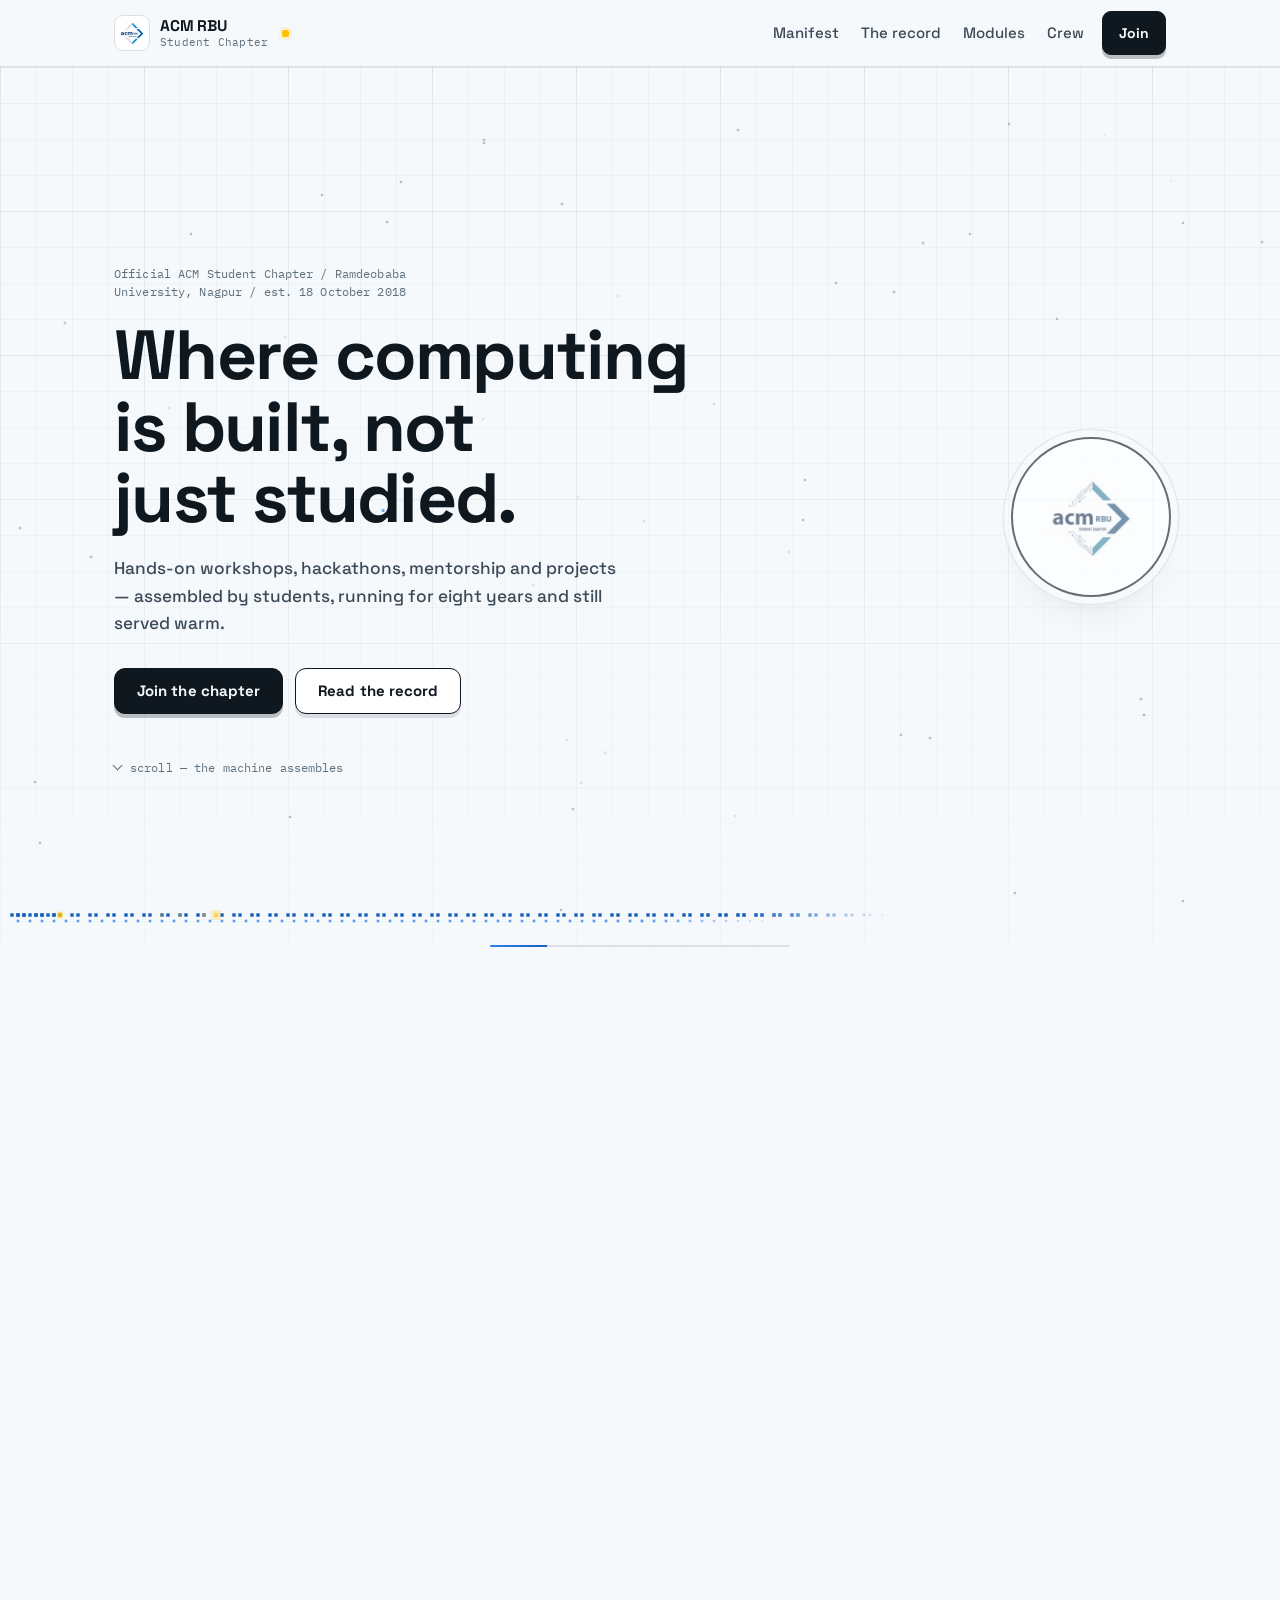
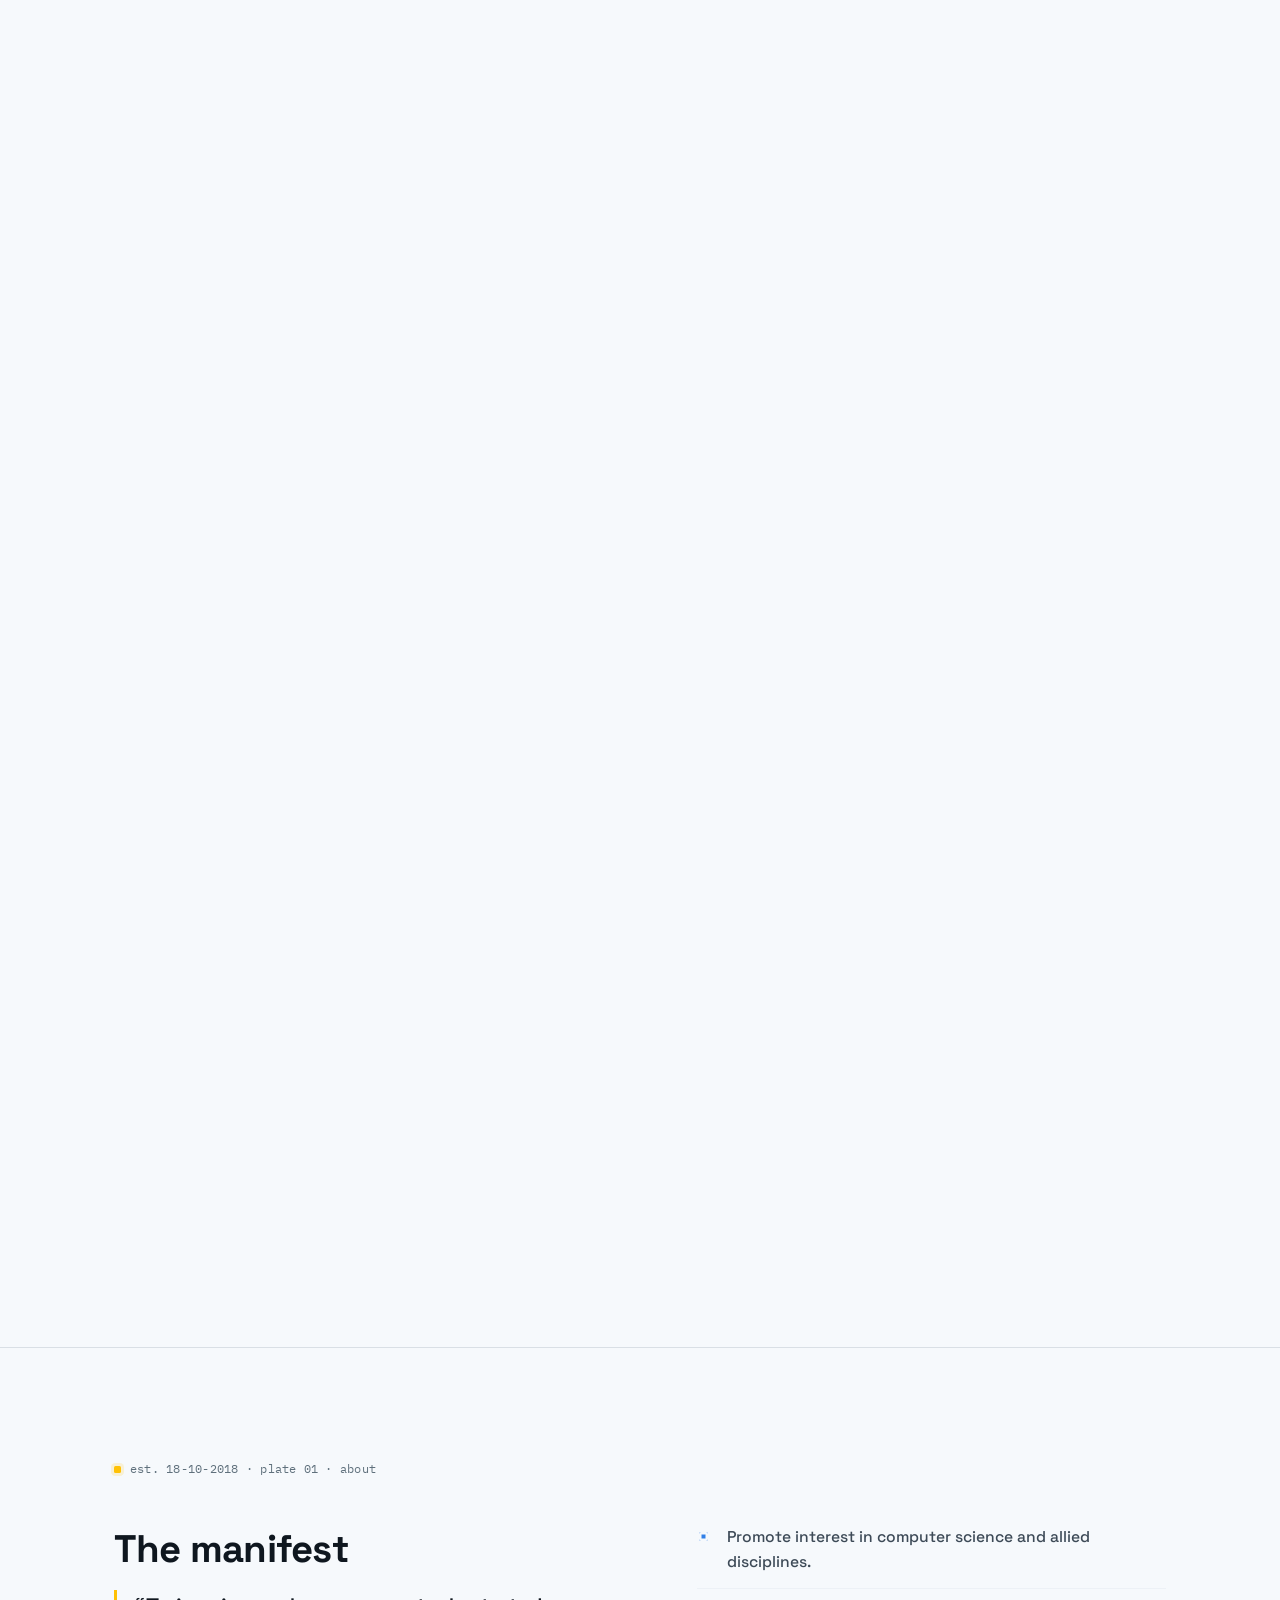
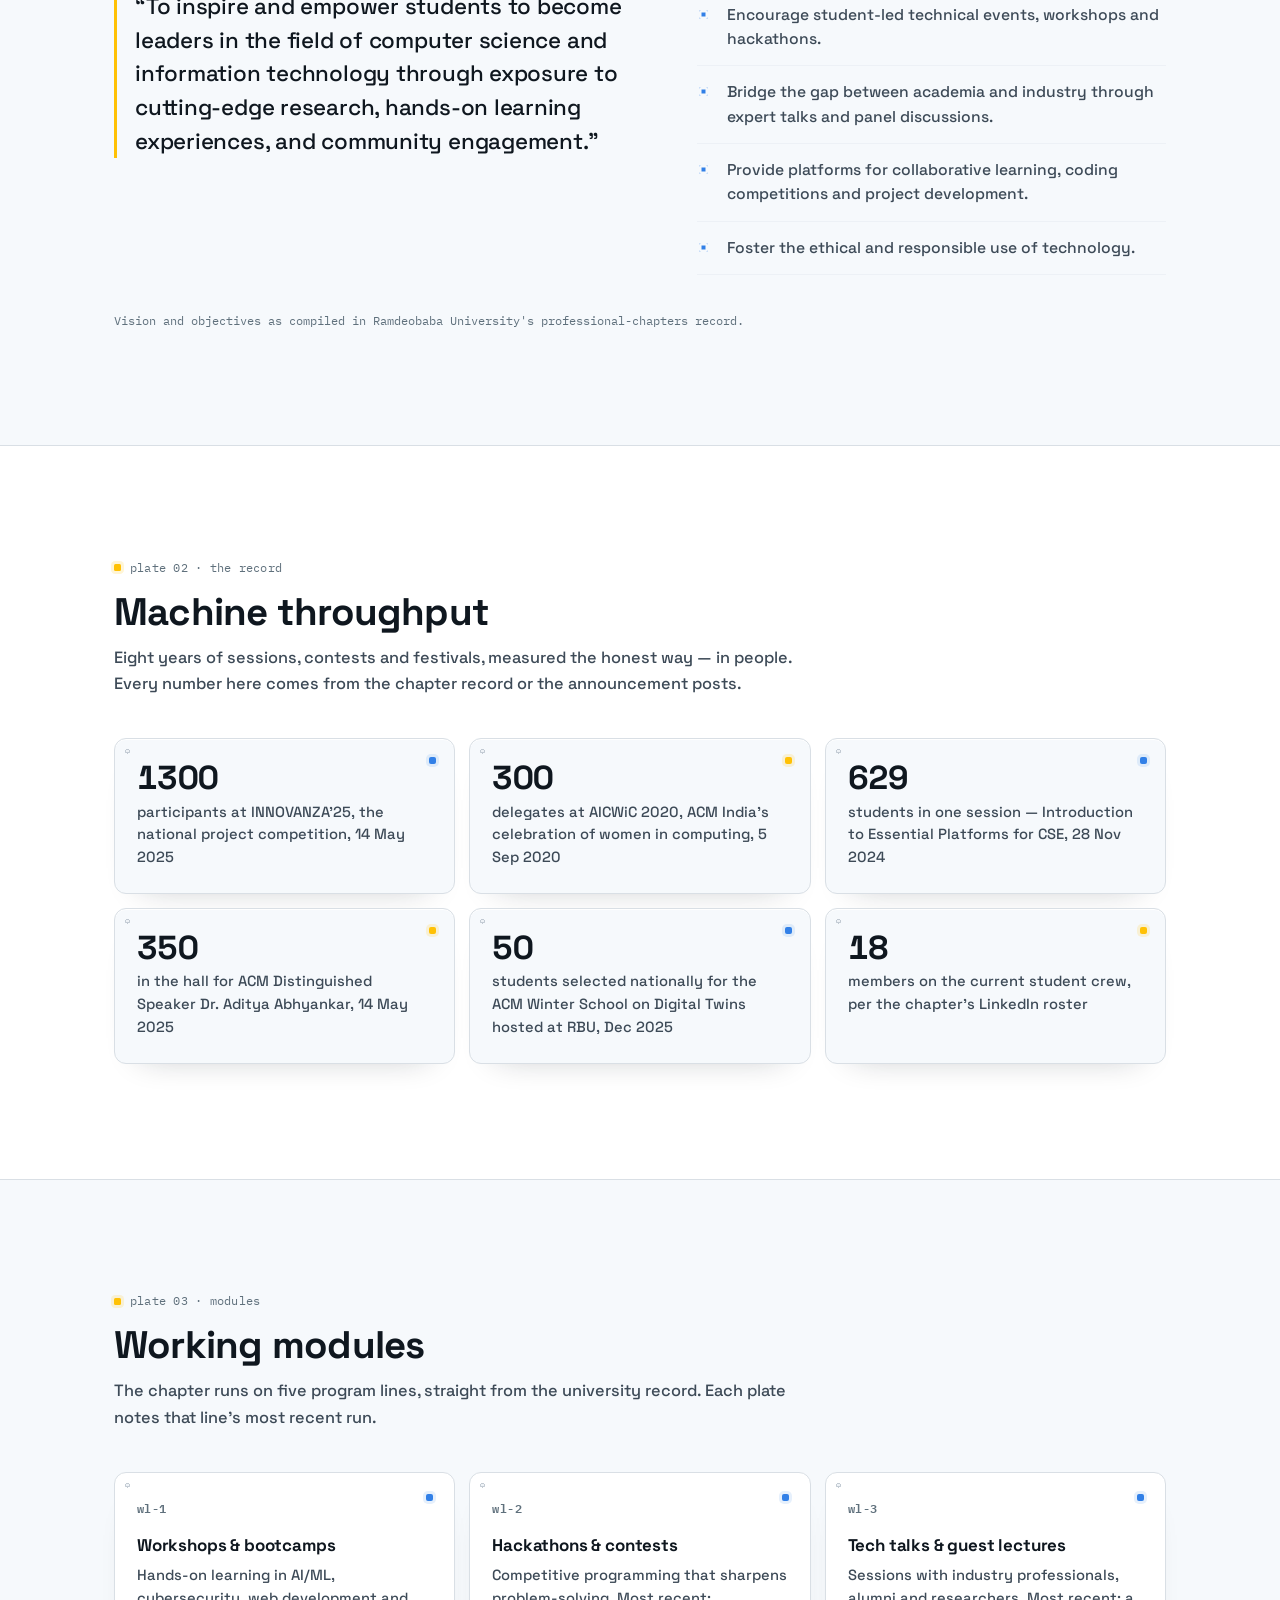
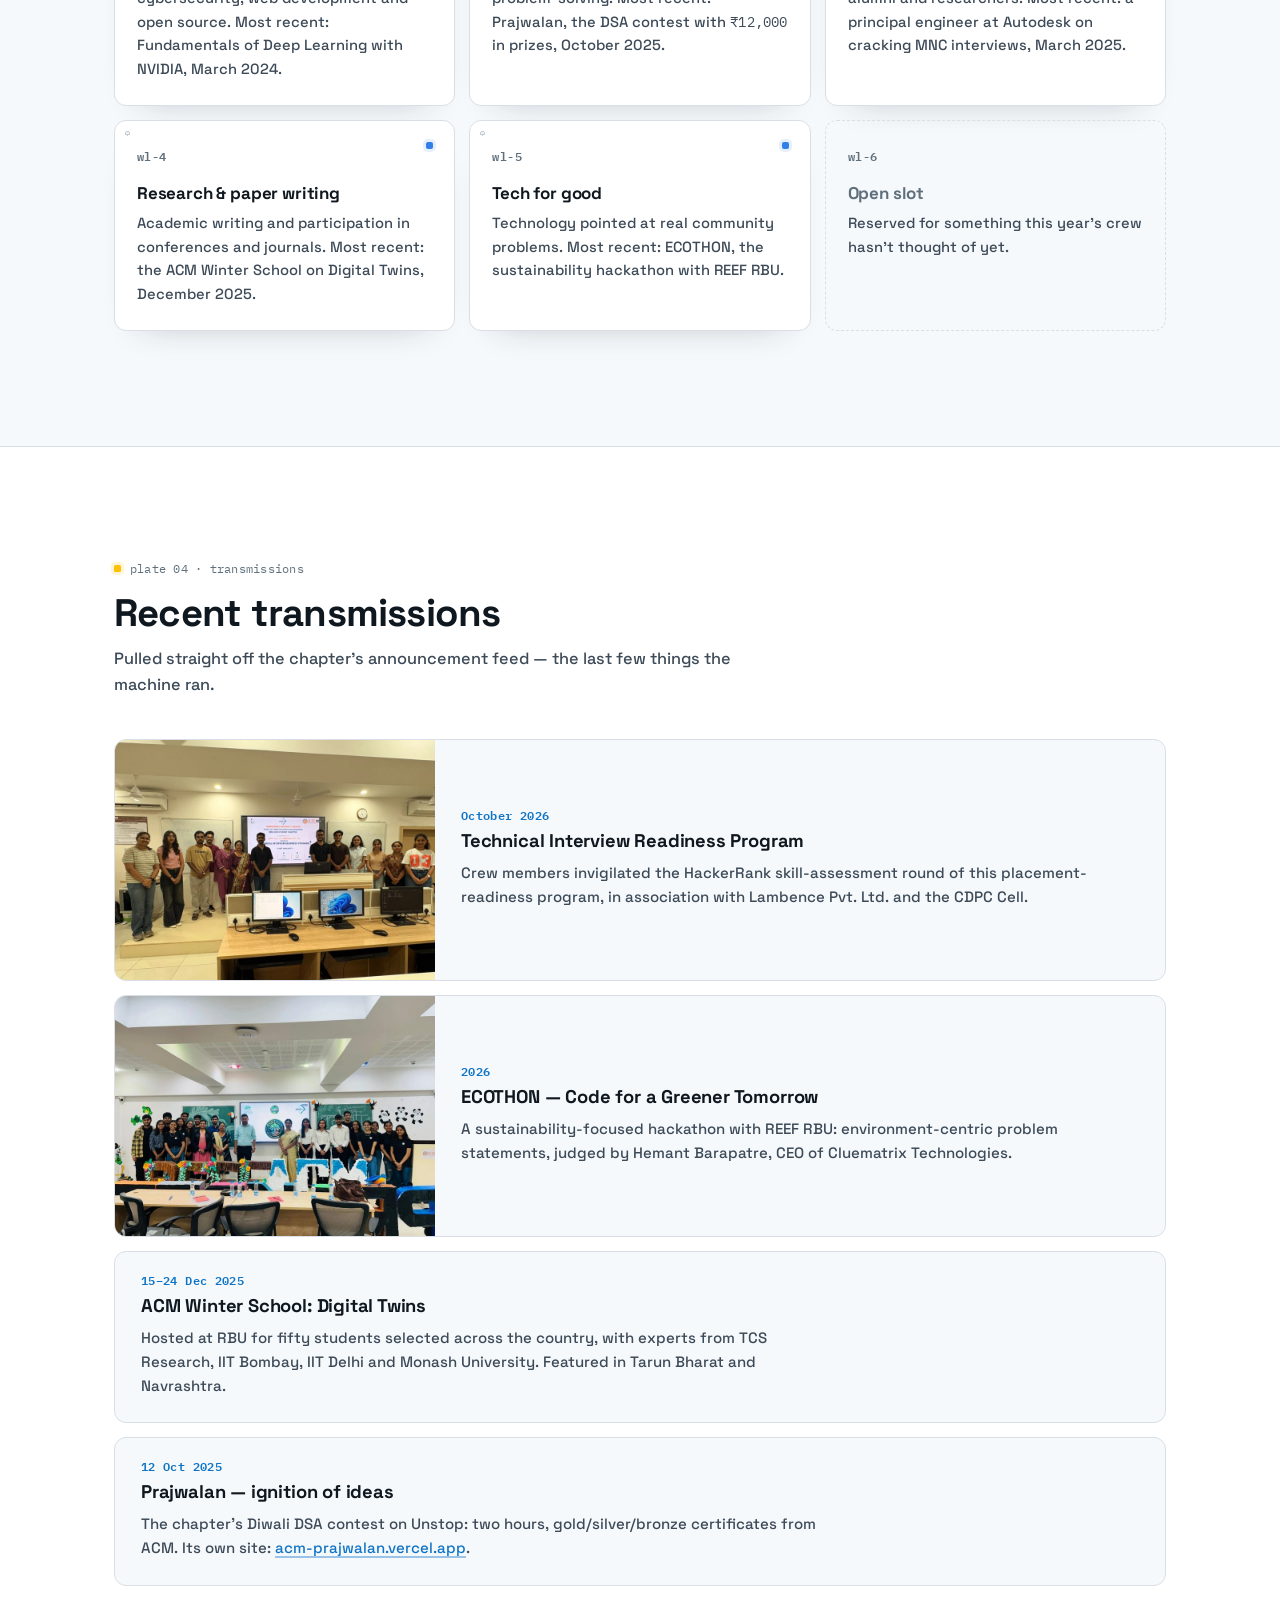
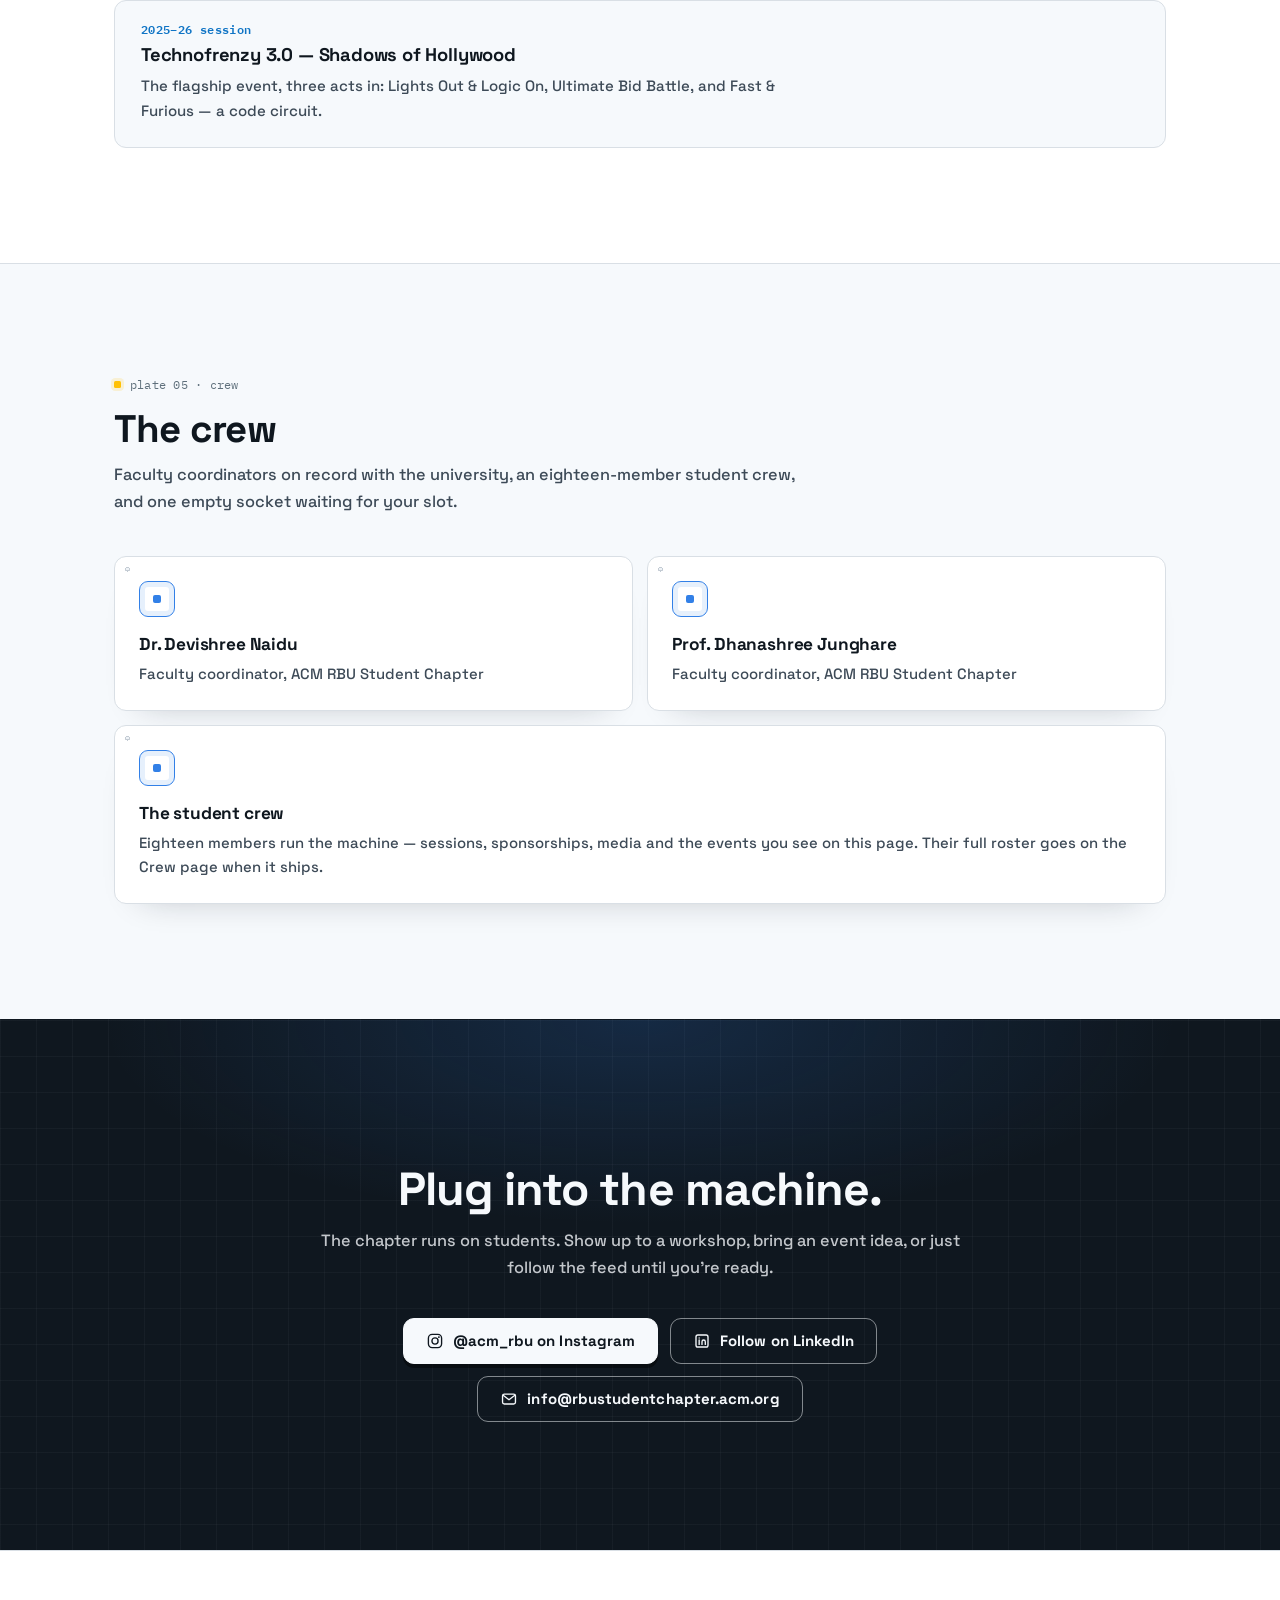
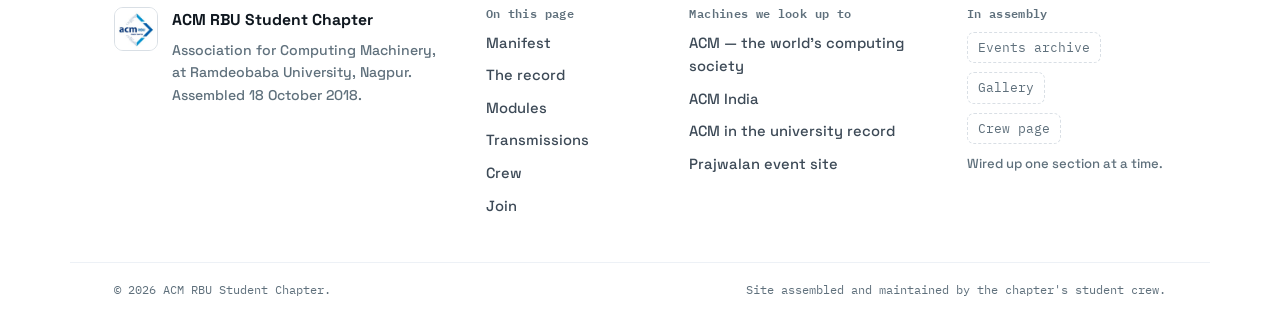
==== src/index.html @ 2506e8eb "ACM RBU Student Chapter site: machinery-themed home page Home page as the chapter hub. Scroll-driven" ====
<!doctype html>
<html lang="en" class="no-js">
<head>
<meta charset="utf-8">
<meta name="viewport" content="width=device-width, initial-scale=1">
<meta name="theme-color" content="#f6f9fc">
<title>ACM RBU Student Chapter — Association for Computing Machinery, Ramdeobaba University</title>
<meta name="description" content="The official ACM Student Chapter at Ramdeobaba University, Nagpur. Hands-on workshops, hackathons, mentorship and projects — assembled by students since 18 October 2018.">
<meta property="og:title" content="ACM RBU Student Chapter">
<meta property="og:description" content="Where computing is built, not just studied. Workshops, hackathons, mentorship and projects at Ramdeobaba University, Nagpur.">
<meta property="og:image" content="media/post-2026-02-04-a.jpg">
<meta property="og:type" content="website">
<link rel="icon" type="image/png" href="media/acm-logo-200.png">
<script>document.documentElement.classList.remove("no-js");
document.documentElement.classList.add("js")</script>
<link rel="stylesheet" href="fonts.css">
<link rel="stylesheet" href="site.css">
<script defer src="machine.js"></script>
</head>
<body>
<a class="skip" href="#main">Skip to content</a>

<header class="nav">
  <div class="wrap nav__row">
    <a class="brand" href="./" aria-label="ACM RBU Student Chapter, home">
      <img class="brand__logo" src="media/acm-logo-200.png" alt="" width="48" height="48">
      <span class="brand__word">
        <strong>ACM RBU</strong>
        <span>Student Chapter</span>
      </span>
      <span class="brand__live" aria-hidden="true"></span>
      <span class="sr-only">chapter running</span>
    </a>
    <nav class="nav__links" aria-label="Primary">
      <a href="#manifest">Manifest</a>
      <a href="#record">The record</a>
      <a href="#programs">Modules</a>
      <a href="#crew">Crew</a>
    </nav>
    <a class="btn btn--key btn--sm" href="#join">Join</a>
  </div>
</header>

<main id="main">

  <!-- ==================== hero: the machine assembles ==================== -->
  <section class="hero" id="hero">
    <div class="pin">
      <canvas id="mcv" aria-hidden="true"></canvas>
      <div class="hero__grid" aria-hidden="true"></div>
      <div class="hero__copy wrap">
        <p class="hero__strip">Official ACM Student Chapter / Ramdeobaba University, Nagpur / est.&nbsp;18&nbsp;October&nbsp;2018</p>
        <h1>Where computing is built, not just studied.</h1>
        <p class="hero__sub">Hands-on workshops, hackathons, mentorship and projects — assembled by
        students, running for eight years and still served warm.</p>
        <div class="hero__cta">
          <a class="btn btn--key" href="#join">Join the chapter</a>
          <a class="btn btn--gag" href="#record">Read the record</a>
        </div>
        <p class="hero__hint">scroll — the machine assembles</p>
      </div>
      <div class="hero__die" aria-hidden="true">
        <img src="media/acm-logo-200.png" alt="" width="96" height="96">
      </div>
    </div>
  </section>

  <!-- ==================== manifest: vision on record ==================== -->
  <section class="sect sect--manifest" id="manifest">
    <div class="wrap">
      <div class="plate-label" aria-hidden="true">est. 18-10-2018 · plate 01 · about</div>
      <div class="manifest__grid">
        <div class="manifest__lead">
          <h2>The manifest</h2>
          <p class="manifest__vision">“To inspire and empower students to become leaders in the field of
          computer science and information technology through exposure to cutting-edge research,
          hands-on learning experiences, and community engagement.”</p>
        </div>
        <ul class="manifest__list">
          <li>Promote interest in computer science and allied disciplines.</li>
          <li>Encourage student-led technical events, workshops and hackathons.</li>
          <li>Bridge the gap between academia and industry through expert talks and panel discussions.</li>
          <li>Provide platforms for collaborative learning, coding competitions and project development.</li>
          <li>Foster the ethical and responsible use of technology.</li>
        </ul>
      </div>
      <p class="credit">Vision and objectives as compiled in Ramdeobaba University's professional-chapters record.</p>
    </div>
  </section>

  <!-- ==================== throughput: the record in people ==================== -->
  <section class="sect sect--throughput" id="record">
    <div class="wrap">
      <div class="plate-label" aria-hidden="true">plate 02 · the record</div>
      <h2>Machine throughput</h2>
      <p class="sect__sub">Eight years of sessions, contests and festivals, measured the honest way — in people.
      Every number here comes from the chapter record or the announcement posts.</p>
      <ul class="throughput__grid">
        <li class="chip">
          <span class="chip__led" aria-hidden="true"></span>
          <strong>1300</strong>
          <span>participants at INNOVANZA'25, the national project competition, 14 May 2025</span>
        </li>
        <li class="chip">
          <span class="chip__led" aria-hidden="true"></span>
          <strong>300</strong>
          <span>delegates at AICWiC 2020, ACM India's celebration of women in computing, 5 Sep 2020</span>
        </li>
        <li class="chip">
          <span class="chip__led" aria-hidden="true"></span>
          <strong>629</strong>
          <span>students in one session — Introduction to Essential Platforms for CSE, 28 Nov 2024</span>
        </li>
        <li class="chip">
          <span class="chip__led" aria-hidden="true"></span>
          <strong>350</strong>
          <span>in the hall for ACM Distinguished Speaker Dr.&nbsp;Aditya&nbsp;Abhyankar, 14 May 2025</span>
        </li>
        <li class="chip">
          <span class="chip__led" aria-hidden="true"></span>
          <strong>50</strong>
          <span>students selected nationally for the ACM Winter School on Digital Twins hosted at RBU, Dec 2025</span>
        </li>
        <li class="chip">
          <span class="chip__led" aria-hidden="true"></span>
          <strong>18</strong>
          <span>members on the current student crew, per the chapter's LinkedIn roster</span>
        </li>
      </ul>
    </div>
  </section>

  <!-- ==================== modules: what the machine does ==================== -->
  <section class="sect sect--programs" id="programs">
    <div class="wrap">
      <div class="plate-label" aria-hidden="true">plate 03 · modules</div>
      <h2>Working modules</h2>
      <p class="sect__sub">The chapter runs on five program lines, straight from the university record.
      Each plate notes that line's most recent run.</p>
      <ul class="modules__grid">
        <li class="mod">
          <span class="mod__led" aria-hidden="true"></span>
          <span class="mod__code">wl-1</span>
          <h3>Workshops &amp; bootcamps</h3>
          <p>Hands-on learning in AI/ML, cybersecurity, web development and open source.
          Most recent: Fundamentals of Deep Learning with NVIDIA, March 2024.</p>
        </li>
        <li class="mod">
          <span class="mod__led" aria-hidden="true"></span>
          <span class="mod__code">wl-2</span>
          <h3>Hackathons &amp; contests</h3>
          <p>Competitive programming that sharpens problem-solving.
          Most recent: Prajwalan, the DSA contest with <span class="mono">₹12,000</span> in prizes, October 2025.</p>
        </li>
        <li class="mod">
          <span class="mod__led" aria-hidden="true"></span>
          <span class="mod__code">wl-3</span>
          <h3>Tech talks &amp; guest lectures</h3>
          <p>Sessions with industry professionals, alumni and researchers.
          Most recent: a principal engineer at Autodesk on cracking MNC interviews, March 2025.</p>
        </li>
        <li class="mod">
          <span class="mod__led" aria-hidden="true"></span>
          <span class="mod__code">wl-4</span>
          <h3>Research &amp; paper writing</h3>
          <p>Academic writing and participation in conferences and journals.
          Most recent: the ACM Winter School on Digital Twins, December 2025.</p>
        </li>
        <li class="mod">
          <span class="mod__led" aria-hidden="true"></span>
          <span class="mod__code">wl-5</span>
          <h3>Tech for good</h3>
          <p>Technology pointed at real community problems.
          Most recent: ECOTHON, the sustainability hackathon with REEF&nbsp;RBU.</p>
        </li>
        <li class="mod mod--void">
          <span class="mod__code">wl-6</span>
          <h3>Open slot</h3>
          <p>Reserved for something this year's crew hasn't thought of yet.</p>
        </li>
      </ul>
    </div>
  </section>

  <!-- ==================== transmissions: recent real events ==================== -->
  <section class="sect sect--transmissions" id="moments">
    <div class="wrap">
      <div class="plate-label" aria-hidden="true">plate 04 · transmissions</div>
      <h2>Recent transmissions</h2>
      <p class="sect__sub">Pulled straight off the chapter's announcement feed — the last few things the machine ran.</p>
      <ul class="feed">
        <li class="tx tx--photo">
          <img src="media/post-2026-10-11-b.jpg" alt="The chapter crew with faculty and guests at the Technical Interview Readiness Program" width="800" height="600" loading="lazy">
          <div class="tx__body">
            <span class="tx__date mono">October 2026</span>
            <h3>Technical Interview Readiness Program</h3>
            <p>Crew members invigilated the HackerRank skill-assessment round of this placement-readiness
            program, in association with Lambence Pvt.&nbsp;Ltd. and the CDPC Cell.</p>
          </div>
        </li>
        <li class="tx tx--photo">
          <img src="media/post-2026-02-04-a.jpg" alt="The crew with guests after ECOTHON, judged in front of the event board" width="800" height="600" loading="lazy">
          <div class="tx__body">
            <span class="tx__date mono">2026</span>
            <h3>ECOTHON — Code for a Greener Tomorrow</h3>
            <p>A sustainability-focused hackathon with REEF&nbsp;RBU: environment-centric problem statements,
            judged by Hemant Barapatre, CEO of Cluematrix Technologies.</p>
          </div>
        </li>
        <li class="tx">
          <div class="tx__body">
            <span class="tx__date mono">15–24 Dec 2025</span>
            <h3>ACM Winter School: Digital Twins</h3>
            <p>Hosted at RBU for fifty students selected across the country, with experts from TCS Research,
            IIT Bombay, IIT Delhi and Monash University. Featured in Tarun Bharat and Navrashtra.</p>
          </div>
        </li>
        <li class="tx">
          <div class="tx__body">
            <span class="tx__date mono">12 Oct 2025</span>
            <h3>Prajwalan — ignition of ideas</h3>
            <p>The chapter's Diwali DSA contest on Unstop: two hours, gold/silver/bronze certificates
            from ACM. Its own site: <a href="https://acm-prajwalan.vercel.app/">acm-prajwalan.vercel.app</a>.</p>
          </div>
        </li>
        <li class="tx">
          <div class="tx__body">
            <span class="tx__date mono">2025–26 session</span>
            <h3>Technofrenzy 3.0 — Shadows of Hollywood</h3>
            <p>The flagship event, three acts in: Lights Out &amp; Logic On, Ultimate Bid Battle,
            and Fast &amp; Furious — a code circuit.</p>
          </div>
        </li>
      </ul>
    </div>
  </section>

  <!-- ==================== crew ==================== -->
  <section class="sect sect--crew" id="crew">
    <div class="wrap">
      <div class="plate-label" aria-hidden="true">plate 05 · crew</div>
      <h2>The crew</h2>
      <p class="sect__sub">Faculty coordinators on record with the university, an eighteen-member student
      crew, and one empty socket waiting for your slot.</p>
      <ul class="crew__grid">
        <li class="crew-card">
          <span class="crew-card__slot" aria-hidden="true"></span>
          <h3>Dr. Devishree Naidu</h3>
          <p>Faculty coordinator, ACM RBU Student Chapter</p>
        </li>
        <li class="crew-card">
          <span class="crew-card__slot" aria-hidden="true"></span>
          <h3>Prof. Dhanashree Junghare</h3>
          <p>Faculty coordinator, ACM RBU Student Chapter</p>
        </li>
        <li class="crew-card crew-card--wide">
          <span class="crew-card__slot" aria-hidden="true"></span>
          <h3>The student crew</h3>
          <p>Eighteen members run the machine — sessions, sponsorships, media and the events you see on
          this page. Their full roster goes on the Crew page when it ships.</p>
        </li>
      </ul>
    </div>
  </section>

  <!-- ==================== join ==================== -->
  <section class="sect sect--join" id="join">
    <div class="wrap join__inner">
      <h2>Plug into the machine.</h2>
      <p class="sect__sub">The chapter runs on students. Show up to a workshop, bring an event idea, or just
      follow the feed until you're ready.</p>
      <ul class="join__channels">
        <li><a class="btn btn--key" href="https://www.instagram.com/acm_rbu/" rel="noopener" target="_blank">
          <svg viewBox="0 0 24 24" width="18" height="18" aria-hidden="true"><rect x="3.2" y="3.2" width="17.6" height="17.6" rx="5" fill="none" stroke="currentColor" stroke-width="1.8"/><circle cx="12" cy="12" r="4.1" fill="none" stroke="currentColor" stroke-width="1.8"/><circle cx="17.2" cy="6.8" r="1.3" fill="currentColor"/></svg>
          @acm_rbu on Instagram</a></li>
        <li><a class="btn btn--key btn--ghost" href="https://www.linkedin.com/company/acm-rbu-student-chapter" rel="noopener" target="_blank">
          <svg viewBox="0 0 24 24" width="18" height="18" aria-hidden="true"><rect x="4" y="4" width="16" height="16" rx="2.5" fill="none" stroke="currentColor" stroke-width="1.8"/><path d="M8.2 10.5v6M8.2 7.9v.1M12 16.5v-3.6c0-1.3.9-2.3 2.2-2.3s2.2 1 2.2 2.3v3.6" fill="none" stroke="currentColor" stroke-width="1.8" stroke-linecap="round"/></svg>
          Follow on LinkedIn</a></li>
        <li><a class="btn btn--gag" href="mailto:info@rbustudentchapter.acm.org">
          <svg viewBox="0 0 24 24" width="18" height="18" aria-hidden="true"><rect x="3.4" y="5.4" width="17.2" height="13.2" rx="2.4" fill="none" stroke="currentColor" stroke-width="1.8"/><path d="M4.6 7.4 12 13l7.4-5.6" fill="none" stroke="currentColor" stroke-width="1.8" stroke-linecap="round" stroke-linejoin="round"/></svg>
          info@rbustudentchapter.acm.org</a></li>
      </ul>
    </div>
  </section>
</main>

<footer class="foot">
  <div class="wrap foot__grid">
    <div class="foot__brand">
      <img src="media/acm-logo-200.png" alt="" width="44" height="44">
      <div>
        <strong>ACM RBU Student Chapter</strong>
        <p>Association for Computing Machinery, at Ramdeobaba University, Nagpur. Assembled 18 October 2018.</p>
      </div>
    </div>
    <nav class="foot__col" aria-label="Sections">
      <h4>On this page</h4>
      <a href="#manifest">Manifest</a>
      <a href="#record">The record</a>
      <a href="#programs">Modules</a>
      <a href="#moments">Transmissions</a>
      <a href="#crew">Crew</a>
      <a href="#join">Join</a>
    </nav>
    <nav class="foot__col" aria-label="Chapters and links">
      <h4>Machines we look up to</h4>
      <a href="https://www.acm.org" rel="noopener" target="_blank">ACM — the world's computing society</a>
      <a href="https://in.linkedin.com/company/indiaacm" rel="noopener" target="_blank">ACM India</a>
      <a href="https://rbunagpur.in/computer-science-engineering-and-emerging-technologies/acm/" rel="noopener" target="_blank">ACM in the university record</a>
      <a href="https://acm-prajwalan.vercel.app/" rel="noopener" target="_blank">Prajwalan event site</a>
    </nav>
    <div class="foot__col">
      <h4>In assembly</h4>
      <span class="foot__soon">Events archive</span>
      <span class="foot__soon">Gallery</span>
      <span class="foot__soon">Crew page</span>
      <p>Wired up one section at a time.</p>
    </div>
  </div>
  <div class="wrap foot__legal">
    <span>© 2026 ACM RBU Student Chapter.</span>
    <span>Site assembled and maintained by the chapter's student crew.</span>
  </div>
</footer>

</body>
</html>
---- src/fonts.css ----
@font-face{font-family:'Space Grotesk';font-style:normal;font-weight:500;font-display:swap;src:url('media/fonts/Space-Grotesk-500-vietnamese.woff2') format('woff2');unicode-range:U+0102-0103, U+0110-0111, U+0128-0129, U+0168-0169, U+01A0-01A1, U+01AF-01B0, U+0300-0301, U+0303-0304, U+0308-0309, U+0323, U+0329, U+1EA0-1EF9, U+20AB;}
@font-face{font-family:'Space Grotesk';font-style:normal;font-weight:500;font-display:swap;src:url('media/fonts/Space-Grotesk-500-latin-ext.woff2') format('woff2');unicode-range:U+0100-02BA, U+02BD-02C5, U+02C7-02CC, U+02CE-02D7, U+02DD-02FF, U+0304, U+0308, U+0329, U+1D00-1DBF, U+1E00-1E9F, U+1EF2-1EFF, U+2020, U+20A0-20AB, U+20AD-20C4, U+2113, U+2C60-2C7F, U+A720-A7FF;}
@font-face{font-family:'Space Grotesk';font-style:normal;font-weight:500;font-display:swap;src:url('media/fonts/Space-Grotesk-500-latin.woff2') format('woff2');unicode-range:U+0000-00FF, U+0131, U+0152-0153, U+02BB-02BC, U+02C6, U+02DA, U+02DC, U+0304, U+0308, U+0329, U+2000-206F, U+20AC, U+2122, U+2191, U+2193, U+2212, U+2215, U+FEFF, U+FFFD;}
@font-face{font-family:'Space Grotesk';font-style:normal;font-weight:700;font-display:swap;src:url('media/fonts/Space-Grotesk-700-vietnamese.woff2') format('woff2');unicode-range:U+0102-0103, U+0110-0111, U+0128-0129, U+0168-0169, U+01A0-01A1, U+01AF-01B0, U+0300-0301, U+0303-0304, U+0308-0309, U+0323, U+0329, U+1EA0-1EF9, U+20AB;}
@font-face{font-family:'Space Grotesk';font-style:normal;font-weight:700;font-display:swap;src:url('media/fonts/Space-Grotesk-700-latin-ext.woff2') format('woff2');unicode-range:U+0100-02BA, U+02BD-02C5, U+02C7-02CC, U+02CE-02D7, U+02DD-02FF, U+0304, U+0308, U+0329, U+1D00-1DBF, U+1E00-1E9F, U+1EF2-1EFF, U+2020, U+20A0-20AB, U+20AD-20C4, U+2113, U+2C60-2C7F, U+A720-A7FF;}
@font-face{font-family:'Space Grotesk';font-style:normal;font-weight:700;font-display:swap;src:url('media/fonts/Space-Grotesk-700-latin.woff2') format('woff2');unicode-range:U+0000-00FF, U+0131, U+0152-0153, U+02BB-02BC, U+02C6, U+02DA, U+02DC, U+0304, U+0308, U+0329, U+2000-206F, U+20AC, U+2122, U+2191, U+2193, U+2212, U+2215, U+FEFF, U+FFFD;}
@font-face{font-family:'IBM Plex Mono';font-style:normal;font-weight:400;font-display:swap;src:url('media/fonts/IBM-Plex-Mono-400-cyrillic-ext.woff2') format('woff2');unicode-range:U+0460-052F, U+1C80-1C8A, U+20B4, U+2DE0-2DFF, U+A640-A69F, U+FE2E-FE2F;}
@font-face{font-family:'IBM Plex Mono';font-style:normal;font-weight:400;font-display:swap;src:url('media/fonts/IBM-Plex-Mono-400-cyrillic.woff2') format('woff2');unicode-range:U+0301, U+0400-045F, U+0490-0491, U+04B0-04B1, U+2116;}
@font-face{font-family:'IBM Plex Mono';font-style:normal;font-weight:400;font-display:swap;src:url('media/fonts/IBM-Plex-Mono-400-vietnamese.woff2') format('woff2');unicode-range:U+0102-0103, U+0110-0111, U+0128-0129, U+0168-0169, U+01A0-01A1, U+01AF-01B0, U+0300-0301, U+0303-0304, U+0308-0309, U+0323, U+0329, U+1EA0-1EF9, U+20AB;}
@font-face{font-family:'IBM Plex Mono';font-style:normal;font-weight:400;font-display:swap;src:url('media/fonts/IBM-Plex-Mono-400-latin-ext.woff2') format('woff2');unicode-range:U+0100-02BA, U+02BD-02C5, U+02C7-02CC, U+02CE-02D7, U+02DD-02FF, U+0304, U+0308, U+0329, U+1D00-1DBF, U+1E00-1E9F, U+1EF2-1EFF, U+2020, U+20A0-20AB, U+20AD-20C4, U+2113, U+2C60-2C7F, U+A720-A7FF;}
@font-face{font-family:'IBM Plex Mono';font-style:normal;font-weight:400;font-display:swap;src:url('media/fonts/IBM-Plex-Mono-400-latin.woff2') format('woff2');unicode-range:U+0000-00FF, U+0131, U+0152-0153, U+02BB-02BC, U+02C6, U+02DA, U+02DC, U+0304, U+0308, U+0329, U+2000-206F, U+20AC, U+2122, U+2191, U+2193, U+2212, U+2215, U+FEFF, U+FFFD;}
@font-face{font-family:'IBM Plex Mono';font-style:normal;font-weight:600;font-display:swap;src:url('media/fonts/IBM-Plex-Mono-600-cyrillic-ext.woff2') format('woff2');unicode-range:U+0460-052F, U+1C80-1C8A, U+20B4, U+2DE0-2DFF, U+A640-A69F, U+FE2E-FE2F;}
@font-face{font-family:'IBM Plex Mono';font-style:normal;font-weight:600;font-display:swap;src:url('media/fonts/IBM-Plex-Mono-600-cyrillic.woff2') format('woff2');unicode-range:U+0301, U+0400-045F, U+0490-0491, U+04B0-04B1, U+2116;}
@font-face{font-family:'IBM Plex Mono';font-style:normal;font-weight:600;font-display:swap;src:url('media/fonts/IBM-Plex-Mono-600-vietnamese.woff2') format('woff2');unicode-range:U+0102-0103, U+0110-0111, U+0128-0129, U+0168-0169, U+01A0-01A1, U+01AF-01B0, U+0300-0301, U+0303-0304, U+0308-0309, U+0323, U+0329, U+1EA0-1EF9, U+20AB;}
@font-face{font-family:'IBM Plex Mono';font-style:normal;font-weight:600;font-display:swap;src:url('media/fonts/IBM-Plex-Mono-600-latin-ext.woff2') format('woff2');unicode-range:U+0100-02BA, U+02BD-02C5, U+02C7-02CC, U+02CE-02D7, U+02DD-02FF, U+0304, U+0308, U+0329, U+1D00-1DBF, U+1E00-1E9F, U+1EF2-1EFF, U+2020, U+20A0-20AB, U+20AD-20C4, U+2113, U+2C60-2C7F, U+A720-A7FF;}
@font-face{font-family:'IBM Plex Mono';font-style:normal;font-weight:600;font-display:swap;src:url('media/fonts/IBM-Plex-Mono-600-latin.woff2') format('woff2');unicode-range:U+0000-00FF, U+0131, U+0152-0153, U+02BB-02BC, U+02C6, U+02DA, U+02DC, U+0304, U+0308, U+0329, U+2000-206F, U+20AC, U+2122, U+2191, U+2193, U+2212, U+2215, U+FEFF, U+FFFD;}
---- src/site.css ----
/* ==========================================================================
   ACM RBU Student Chapter — machinery design system
   Paper + ink + chapter blues + amber LEDs. Elements read as machine parts:
   machined panels, corner screws, status LEDs, engraved plate labels.
   ========================================================================== */

:root {
  /* surface */
  --paper: #f6f9fc;
  --card: #ffffff;
  --ink: #0f171f;
  --ink-2: #3d4a57;
  --ink-3: #5f707c;
  --steel: #d9dfe5;
  --steel-2: #edf1f6;

  /* chapter blues (from the ACM SRM reference) */
  --blue: #3280e7;
  --blue-deep: #1660c0;
  --blue-ink: #0f74c5;
  --blue-wash: rgba(50, 128, 231, 0.12);

  /* amber is a machine LED, never a text colour */
  --amber: #ffc105;
  --amber-wash: rgba(255, 193, 5, 0.16);

  --font-display: "Space Grotesk", "Segoe UI", system-ui, sans-serif;
  --font-mono: "IBM Plex Mono", ui-monospace, "Cascadia Mono", Consolas, monospace;

  --radius: 12px;
  --shadow-panel: 0 1px 0 #ffffff inset, 0 18px 34px -28px rgba(15, 23, 31, 0.32);
}

/* --------------------------------------------------------------- base ---- */

*,
*::before,
*::after {
  box-sizing: border-box;
}

html {
  -webkit-text-size-adjust: 100%;
}

html.js {
  scroll-behavior: smooth;
}

body {
  margin: 0;
  background: var(--paper);
  color: var(--ink);
  font-family: var(--font-display);
  font-weight: 500;
  font-size: 16px;
  line-height: 1.6;
  -webkit-font-smoothing: antialiased;
  text-rendering: optimizeLegibility;
}

h1,
h2,
h3,
h4,
p,
ul,
ol,
figure {
  margin: 0;
}

ul,
ol {
  padding: 0;
  list-style: none;
}

img,
svg,
canvas {
  display: block;
  max-width: 100%;
}

a {
  color: var(--blue-ink);
  text-decoration-thickness: 1.5px;
  text-underline-offset: 3px;
  text-decoration-color: rgba(15, 116, 197, 0.4);
}

a:hover {
  text-decoration-color: currentColor;
}

::selection {
  background: rgba(50, 128, 231, 0.22);
}

:focus-visible {
  outline: 2.5px solid var(--blue-deep);
  outline-offset: 2px;
  border-radius: 3px;
}

.mono {
  font-family: var(--font-mono);
  font-size: 0.92em;
  letter-spacing: 0.01em;
}

.wrap {
  width: 100%;
  max-width: 1140px;
  margin-inline: auto;
  padding-inline: clamp(20px, 4.5vw, 44px);
}

.sr-only {
  position: absolute;
  width: 1px;
  height: 1px;
  padding: 0;
  margin: -1px;
  overflow: hidden;
  clip: rect(0 0 0 0);
  white-space: nowrap;
  border: 0;
}

.skip {
  position: fixed;
  top: 12px;
  left: 12px;
  z-index: 100;
  padding: 10px 16px;
  border-radius: 8px;
  background: var(--ink);
  color: var(--paper);
  font-weight: 700;
  font-size: 14px;
  text-decoration: none;
  transform: translateY(-180%);
  transition: transform 0.16s ease;
}

.skip:focus {
  transform: none;
}

/* -------------------------------------------------------------- nav ------ */

.nav {
  position: sticky;
  top: 0;
  z-index: 60;
  background: rgba(246, 249, 252, 0.9);
  border-bottom: 1px solid var(--steel);
  backdrop-filter: blur(10px);
  -webkit-backdrop-filter: blur(10px);
}

.nav__row {
  display: flex;
  align-items: center;
  gap: 18px;
  min-height: 66px;
}

.brand {
  display: flex;
  align-items: center;
  gap: 10px;
  text-decoration: none;
  color: var(--ink);
}

.brand__logo {
  width: 36px;
  height: 36px;
  padding: 3px;
  border: 1px solid var(--steel);
  border-radius: 9px;
  background: var(--card);
  object-fit: contain;
}

.brand__word {
  display: flex;
  flex-direction: column;
  line-height: 1.15;
}

.brand__word strong {
  font-size: 15.5px;
  font-weight: 700;
  letter-spacing: -0.01em;
}

.brand__word span {
  font-family: var(--font-mono);
  font-size: 11px;
  letter-spacing: 0.02em;
  color: var(--ink-3);
}

.brand__live {
  width: 7px;
  height: 7px;
  margin-left: 4px;
  border-radius: 2px;
  background: var(--amber);
  box-shadow: 0 0 0 3px var(--amber-wash);
  animation: led-breathe 2.8s ease-in-out infinite;
}

.nav__links {
  display: flex;
  gap: 22px;
  margin-left: auto;
  font-size: 15px;
}

.nav__links a {
  color: var(--ink-2);
  text-decoration: none;
}

.nav__links a:hover {
  color: var(--ink);
  text-decoration: underline;
  text-underline-offset: 5px;
  text-decoration-color: var(--blue);
}

/* ------------------------------------------------------------ buttons ---- */

.btn {
  display: inline-flex;
  align-items: center;
  justify-content: center;
  gap: 9px;
  min-height: 46px;
  padding: 0 22px;
  border: 1.5px solid transparent;
  border-radius: 11px;
  font-family: var(--font-display);
  font-weight: 700;
  font-size: 15px;
  line-height: 1;
  letter-spacing: 0.005em;
  text-decoration: none;
  cursor: pointer;
  transition: transform 0.12s ease, box-shadow 0.12s ease, background 0.16s ease,
    border-color 0.16s ease, color 0.16s ease;
}

.btn svg {
  flex: none;
}

.btn--key {
  background: var(--ink);
  border-color: var(--ink);
  color: var(--paper);
  box-shadow: 0 4px 0 rgba(15, 23, 31, 0.26);
}

.btn--key:hover {
  background: #1b2733;
  transform: translateY(1px);
  box-shadow: 0 3px 0 rgba(15, 23, 31, 0.26);
}

.btn--key:active {
  transform: translateY(4px);
  box-shadow: 0 0 0 rgba(15, 23, 31, 0.26);
}

.btn--gag {
  background: var(--card);
  border-color: var(--ink);
  color: var(--ink);
  box-shadow: 0 4px 0 var(--steel);
}

.btn--gag:hover {
  transform: translateY(1px);
  box-shadow: 0 3px 0 var(--steel);
}

.btn--gag:active {
  transform: translateY(4px);
  box-shadow: 0 0 0 var(--steel);
}

.btn--sm {
  min-height: 44px;
  padding: 0 16px;
  font-size: 14px;
  border-radius: 9px;
}

/* --------------------------------------------------------------- hero ---- */

.hero {
  position: relative;
  background: var(--paper);
}

html.js .hero {
  height: 320vh;
}

html.js .pin {
  position: sticky;
  top: 0;
  height: 100vh;
  height: 100svh;
  overflow: hidden;
}

#mcv {
  position: absolute;
  inset: 0;
  width: 100%;
  height: 100%;
  z-index: 1;
  pointer-events: none;
}

.hero__grid {
  position: absolute;
  inset: 0;
  z-index: 0;
  background-image:
    linear-gradient(to right, rgba(15, 23, 31, 0.04) 1px, transparent 1px),
    linear-gradient(to bottom, rgba(15, 23, 31, 0.04) 1px, transparent 1px),
    linear-gradient(to right, rgba(15, 23, 31, 0.05) 1px, transparent 1px),
    linear-gradient(to bottom, rgba(15, 23, 31, 0.05) 1px, transparent 1px);
  background-size: 36px 36px, 36px 36px, 144px 144px, 144px 144px;
  -webkit-mask-image: linear-gradient(to bottom, #000 0%, rgba(0, 0, 0, 0.65) 55%, rgba(0, 0, 0, 0.18) 100%);
  mask-image: linear-gradient(to bottom, #000 0%, rgba(0, 0, 0, 0.65) 55%, rgba(0, 0, 0, 0.18) 100%);
}

.hero__copy {
  position: relative;
  z-index: 2;
  height: 100%;
  display: flex;
  flex-direction: column;
  justify-content: center;
  align-items: flex-start;
  padding-top: 80px;
  padding-bottom: 72px;
}

.hero__strip {
  max-width: 48ch;
  font-family: var(--font-mono);
  font-size: 12px;
  line-height: 1.55;
  letter-spacing: 0.01em;
  color: var(--ink-3);
}

.hero h1 {
  margin-top: 18px;
  max-width: 15ch;
  font-size: clamp(2.45rem, 5.6vw, 4.35rem);
  font-weight: 700;
  line-height: 1.03;
  letter-spacing: -0.025em;
  text-wrap: balance;
}

.hero__sub {
  margin-top: 20px;
  max-width: 46ch;
  font-size: clamp(1rem, 1.35vw, 1.125rem);
  line-height: 1.6;
  color: var(--ink-2);
}

.hero__cta {
  margin-top: 30px;
  display: flex;
  flex-wrap: wrap;
  gap: 12px;
}

.hero__hint {
  margin-top: 44px;
  display: flex;
  align-items: center;
  gap: 9px;
  font-family: var(--font-mono);
  font-size: 12px;
  letter-spacing: 0.01em;
  color: var(--ink-3);
  transition: opacity 0.3s ease;
}

.hero__hint::before {
  content: "";
  width: 7px;
  height: 7px;
  margin-top: -4px;
  border-right: 1.5px solid var(--ink-3);
  border-bottom: 1.5px solid var(--ink-3);
  transform: rotate(45deg);
  animation: hint-bob 2.2s ease-in-out infinite;
}

.hero.is-ignited .hero__hint {
  opacity: 0;
}

/* the die: the logo as the machine's core, powered at the end of the scroll */
.hero__die {
  position: absolute;
  z-index: 2;
  top: 50%;
  right: 8.5%;
  transform: translateY(-50%);
  padding: 30px;
  border: 2px solid var(--ink);
  border-radius: 50%;
  background: var(--card);
  box-shadow:
    0 0 0 7px var(--paper),
    0 0 0 8.5px var(--steel),
    0 24px 48px -30px rgba(15, 23, 31, 0.35);
  transition: box-shadow 0.8s ease, border-color 0.8s ease, opacity 0.8s ease,
    filter 0.8s ease;
}

.hero__die img {
  width: 96px;
  height: 96px;
  object-fit: contain;
}

html.js .hero__die {
  opacity: 0.62;
  filter: saturate(0.5);
}

.hero.is-ignited .hero__die {
  opacity: 1;
  filter: none;
  border-color: var(--blue-deep);
  box-shadow:
    0 0 0 7px var(--paper),
    0 0 0 8.5px var(--blue),
    0 0 46px rgba(50, 128, 231, 0.35),
    0 24px 48px -30px rgba(15, 23, 31, 0.35);
}

/* scroll progress rail (injected by machine.js) */
.rail {
  position: absolute;
  left: 50%;
  bottom: 20px;
  z-index: 3;
  width: min(300px, 42vw);
  height: 2px;
  border-radius: 1px;
  background: var(--steel);
  overflow: hidden;
  transform: translateX(-50%);
}

.rail span {
  display: block;
  width: 0;
  height: 100%;
  background: linear-gradient(90deg, var(--blue), var(--blue-deep));
}

/* ----------------------------------------------------------- sections ---- */

.sect {
  position: relative;
  padding-block: clamp(76px, 9vw, 126px);
  border-top: 1px solid var(--steel);
  scroll-margin-top: 84px;
}

.sect--manifest {
  background: var(--paper);
}

.sect--throughput {
  background: var(--card);
}

.sect--programs {
  background: var(--paper);
}

.sect--transmissions {
  background: var(--card);
}

.sect--crew {
  background: var(--paper);
}

.sect--join {
  background-color: var(--ink);
  background-image:
    radial-gradient(ellipse 60% 55% at 50% 0%, rgba(50, 128, 231, 0.18), transparent 70%),
    linear-gradient(to right, rgba(246, 249, 252, 0.035) 1px, transparent 1px),
    linear-gradient(to bottom, rgba(246, 249, 252, 0.035) 1px, transparent 1px);
  background-size: auto, 36px 36px, 36px 36px;
  border-top-color: transparent;
  color: var(--paper);
}

.plate-label {
  display: flex;
  align-items: center;
  gap: 9px;
  font-family: var(--font-mono);
  font-size: 12px;
  line-height: 1;
  letter-spacing: 0.02em;
  color: var(--ink-3);
}

.plate-label::before {
  content: "";
  width: 7px;
  height: 7px;
  border-radius: 1.5px;
  background: var(--amber);
  box-shadow: 0 0 0 3px var(--amber-wash);
}

.sect h2 {
  margin-top: 16px;
  font-size: clamp(1.7rem, 3.1vw, 2.4rem);
  font-weight: 700;
  line-height: 1.12;
  letter-spacing: -0.02em;
  text-wrap: balance;
}

.sect__sub {
  margin-top: 12px;
  max-width: 62ch;
  font-size: 1.02rem;
  line-height: 1.65;
  color: var(--ink-2);
}

.sect--join .sect__sub {
  color: rgba(246, 249, 252, 0.78);
}

/* machined panels share corner screws */
.chip,
.mod,
.crew-card {
  position: relative;
  border: 1px solid var(--steel);
  border-radius: var(--radius);
  background: var(--card);
  box-shadow: var(--shadow-panel);
}

.chip::before,
.mod::before,
.crew-card::before {
  content: "";
  position: absolute;
  inset: 0;
  border-radius: inherit;
  pointer-events: none;
  background-image: radial-gradient(circle at 50% 45%, var(--steel-2) 0 1.2px, #b9c2cc 1.3px 2.4px, transparent 2.5px);
  background-size: 7px 7px;
  background-repeat: no-repeat;
  background-position:
    9px 9px,
    calc(100% - 9px) 9px,
    9px calc(100% - 9px),
    calc(100% - 9px) calc(100% - 9px);
  opacity: 0.85;
}

/* ----------------------------------------------------------- manifest ---- */

.manifest__grid {
  display: grid;
  grid-template-columns: minmax(0, 1.05fr) minmax(0, 0.95fr);
  gap: clamp(28px, 5vw, 72px);
  margin-top: 36px;
  align-items: start;
}

.manifest__vision {
  margin-top: 20px;
  max-width: 46ch;
  padding-left: 18px;
  border-left: 3px solid var(--amber);
  font-size: clamp(1.15rem, 1.8vw, 1.4rem);
  line-height: 1.5;
  letter-spacing: -0.01em;
  color: var(--ink);
}

.manifest__list li {
  position: relative;
  padding: 14px 0 14px 30px;
  border-bottom: 1px solid var(--steel-2);
  font-size: 0.98rem;
  line-height: 1.55;
  color: var(--ink-2);
}

.manifest__list li::before {
  content: "";
  position: absolute;
  left: 2px;
  top: 21px;
  width: 9px;
  height: 9px;
  border-radius: 2px;
  background: var(--blue);
  box-shadow: inset 0 0 0 2.5px var(--paper);
}

.credit {
  margin-top: 36px;
  font-family: var(--font-mono);
  font-size: 12px;
  line-height: 1.6;
  color: var(--ink-3);
}

/* --------------------------------------------------------- throughput ---- */

.throughput__grid {
  margin-top: 40px;
  display: grid;
  grid-template-columns: repeat(3, minmax(0, 1fr));
  gap: 14px;
}

.chip {
  display: flex;
  flex-direction: column;
  gap: 6px;
  padding: 22px 22px 24px;
  background: var(--paper);
}

.chip strong {
  font-size: clamp(1.9rem, 2.6vw, 2.5rem);
  font-weight: 700;
  line-height: 1;
  letter-spacing: -0.02em;
  font-variant-numeric: tabular-nums;
}

.chip > span:last-child {
  font-size: 0.92rem;
  line-height: 1.55;
  color: var(--ink-2);
}

.chip__led {
  position: absolute;
  top: 18px;
  right: 18px;
  width: 7px;
  height: 7px;
  border-radius: 2px;
  background: var(--blue);
  box-shadow: 0 0 0 3px var(--blue-wash);
  animation: led-breathe 3.2s ease-in-out infinite;
}

.chip:nth-child(2n) .chip__led {
  background: var(--amber);
  box-shadow: 0 0 0 3px var(--amber-wash);
  animation-delay: -1.2s;
}

/* ------------------------------------------------------------ modules ---- */

.modules__grid {
  margin-top: 40px;
  display: grid;
  grid-template-columns: repeat(3, minmax(0, 1fr));
  gap: 14px;
}

.mod {
  padding: 22px 22px 24px;
}

.mod__code {
  font-family: var(--font-mono);
  font-weight: 600;
  font-size: 11.5px;
  line-height: 1;
  letter-spacing: 0.04em;
  color: var(--ink-3);
}

.mod h3 {
  margin-top: 13px;
  font-size: 1.06rem;
  font-weight: 700;
  line-height: 1.3;
  letter-spacing: -0.01em;
}

.mod p {
  margin-top: 8px;
  font-size: 0.92rem;
  line-height: 1.6;
  color: var(--ink-2);
}

.mod__led {
  position: absolute;
  top: 21px;
  right: 21px;
  width: 7px;
  height: 7px;
  border-radius: 2px;
  background: var(--blue);
  box-shadow: 0 0 0 3px var(--blue-wash);
  animation: led-breathe 3.6s ease-in-out infinite;
}

.mod:nth-child(3n + 2) .mod__led {
  animation-delay: -1.4s;
}

.mod--void {
  border-style: dashed;
  background: transparent;
  box-shadow: none;
}

.mod--void::before {
  display: none;
}

.mod--void .mod__code,
.mod--void h3 {
  color: var(--ink-3);
}

/* -------------------------------------------------------- transmissions -- */

.feed {
  margin-top: 40px;
  display: grid;
  gap: 14px;
}

.tx {
  display: grid;
  grid-template-columns: 320px minmax(0, 1fr);
  overflow: hidden;
  border: 1px solid var(--steel);
  border-radius: var(--radius);
  background: var(--paper);
}

.tx--photo img {
  width: 100%;
  height: 100%;
  min-height: 210px;
  object-fit: cover;
}

.tx:not(.tx--photo) {
  grid-template-columns: minmax(0, 1fr);
}

.tx__body {
  display: flex;
  flex-direction: column;
  gap: 8px;
  padding: 22px 26px 24px;
}

.tx--photo .tx__body {
  justify-content: center;
}

.tx__date {
  font-weight: 600;
  font-size: 12px;
  line-height: 1;
  letter-spacing: 0.03em;
  color: var(--blue-ink);
}

.tx h3 {
  font-size: 1.15rem;
  font-weight: 700;
  line-height: 1.3;
  letter-spacing: -0.01em;
}

.tx p {
  max-width: 68ch;
  font-size: 0.94rem;
  line-height: 1.6;
  color: var(--ink-2);
}

/* --------------------------------------------------------------- crew ---- */

.crew__grid {
  margin-top: 40px;
  display: grid;
  grid-template-columns: repeat(2, minmax(0, 1fr));
  gap: 14px;
}

.crew-card--wide {
  grid-column: 1 / -1;
}

.crew-card {
  padding: 24px;
}

.crew-card__slot {
  display: flex;
  align-items: center;
  justify-content: center;
  width: 36px;
  height: 36px;
  margin-bottom: 16px;
  border: 1.5px solid var(--blue);
  border-radius: 9px;
  background: var(--card);
  box-shadow: inset 0 0 0 5px var(--blue-wash);
}

.crew-card__slot::after {
  content: "";
  width: 8px;
  height: 8px;
  border-radius: 2px;
  background: var(--blue);
}

.crew-card h3 {
  font-size: 1.08rem;
  font-weight: 700;
  line-height: 1.35;
  letter-spacing: -0.01em;
}

.crew-card p {
  margin-top: 6px;
  font-size: 0.93rem;
  line-height: 1.6;
  color: var(--ink-2);
}

/* --------------------------------------------------------------- join ---- */

.sect--join {
  padding-block: clamp(84px, 10vw, 140px);
}

.join__inner {
  max-width: 800px;
  text-align: center;
  display: flex;
  flex-direction: column;
  align-items: center;
}

.sect--join h2 {
  font-size: clamp(1.95rem, 3.8vw, 2.9rem);
}

.join__channels {
  margin-top: 36px;
  display: flex;
  flex-wrap: wrap;
  justify-content: center;
  gap: 12px;
}

.sect--join .btn--key {
  background: var(--paper);
  border-color: var(--paper);
  color: var(--ink);
  box-shadow: 0 4px 0 rgba(0, 0, 0, 0.45);
}

.sect--join .btn--key:hover {
  background: #ffffff;
  box-shadow: 0 3px 0 rgba(0, 0, 0, 0.45);
}

.sect--join .btn--key:active {
  box-shadow: 0 0 0 rgba(0, 0, 0, 0.45);
}

.sect--join .btn--key.btn--ghost {
  background: transparent;
  border-color: rgba(246, 249, 252, 0.5);
  color: var(--paper);
  box-shadow: none;
}

.sect--join .btn--key.btn--ghost:hover {
  border-color: var(--paper);
  background: rgba(246, 249, 252, 0.06);
}

.sect--join .btn--gag {
  background: transparent;
  border-color: rgba(246, 249, 252, 0.5);
  color: var(--paper);
  box-shadow: none;
}

.sect--join .btn--gag:hover {
  border-color: var(--paper);
  background: rgba(246, 249, 252, 0.06);
}

/* ------------------------------------------------------------- footer ---- */

.foot {
  padding-top: 56px;
  background: var(--card);
  border-top: 1px solid var(--steel);
}

.foot__grid {
  display: grid;
  grid-template-columns: 1.6fr 0.8fr 1.15fr 0.95fr;
  gap: 36px;
}

.foot__brand {
  display: flex;
  gap: 14px;
  align-items: flex-start;
}

.foot__brand img {
  flex: none;
  border: 1px solid var(--steel);
  border-radius: 9px;
  background: #ffffff;
}

.foot__brand strong {
  font-size: 0.98rem;
}

.foot__brand p {
  margin-top: 6px;
  max-width: 34ch;
  font-size: 0.88rem;
  line-height: 1.6;
  color: var(--ink-3);
}

.foot__col {
  display: flex;
  flex-direction: column;
  align-items: flex-start;
  gap: 9px;
  font-size: 0.92rem;
}

.foot__col h4 {
  margin-bottom: 4px;
  font-family: var(--font-mono);
  font-weight: 600;
  font-size: 12px;
  line-height: 1;
  letter-spacing: 0.03em;
  color: var(--ink-3);
}

.foot__col a {
  color: var(--ink-2);
  text-decoration: none;
}

.foot__col a:hover {
  color: var(--ink);
  text-decoration: underline;
  text-underline-offset: 3px;
}

.foot__soon {
  padding: 6px 10px;
  border: 1px dashed var(--steel);
  border-radius: 7px;
  font-family: var(--font-mono);
  font-size: 12.5px;
  line-height: 1.4;
  color: var(--ink-3);
}

.foot__col p {
  font-size: 0.82rem;
  line-height: 1.6;
  color: var(--ink-3);
}

.foot__legal {
  margin-top: 44px;
  padding-block: 18px 22px;
  border-top: 1px solid var(--steel-2);
  display: flex;
  flex-wrap: wrap;
  justify-content: space-between;
  gap: 8px 24px;
  font-family: var(--font-mono);
  font-size: 12px;
  line-height: 1.5;
  color: var(--ink-3);
}

/* ------------------------------------------------------------ motion ----- */

@keyframes led-breathe {
  0%,
  100% {
    opacity: 0.55;
  }
  50% {
    opacity: 1;
  }
}

@keyframes hint-bob {
  0%,
  100% {
    transform: rotate(45deg) translate(0, 0);
  }
  50% {
    transform: rotate(45deg) translate(2px, 2px);
  }
}

@keyframes hero-rise {
  from {
    opacity: 0;
    transform: translateY(14px);
  }
  to {
    opacity: 1;
    transform: none;
  }
}

html.js .hero__copy > * {
  animation: hero-rise 0.65s cubic-bezier(0.2, 0.7, 0.25, 1) both;
}

html.js .hero__copy > :nth-child(2) {
  animation-delay: 0.07s;
}

html.js .hero__copy > :nth-child(3) {
  animation-delay: 0.14s;
}

html.js .hero__copy > :nth-child(4) {
  animation-delay: 0.21s;
}

html.js .hero__copy > :nth-child(5) {
  animation-delay: 0.28s;
}

/* -------------------------------------------------------- no-js / a11y --- */

html.no-js .hero {
  height: auto;
}

html.no-js .pin {
  position: static;
  height: auto;
  padding: 128px 0 88px;
  overflow: visible;
}

html.no-js .hero__copy {
  height: auto;
  padding-top: 0;
  padding-bottom: 0;
}

html.no-js #mcv,
html.no-js .hero__grid,
html.no-js .hero__hint,
html.no-js .rail {
  display: none;
}

html.no-js .hero__die {
  position: static;
  width: max-content;
  margin: 44px auto 0;
  transform: none;
  opacity: 1;
  filter: none;
}

@media (prefers-reduced-motion: reduce) {
  html.js {
    scroll-behavior: auto;
  }

  *,
  *::before,
  *::after {
    animation-duration: 0.001ms !important;
    animation-iteration-count: 1 !important;
    transition-duration: 0.001ms !important;
  }

  html.js .hero__copy > * {
    animation: none;
  }

  /* no scroll story to scrub: the machine is simply already assembled */
  html.js .hero {
    height: 100vh;
    height: 100svh;
  }
}

/* ------------------------------------------------------------ tablet ----- */

@media (max-width: 1023px) {
  .hero__die {
    right: 6%;
    padding: 24px;
  }

  .hero__die img {
    width: 80px;
    height: 80px;
  }

  .foot__grid {
    grid-template-columns: 1.4fr 0.8fr 1fr;
  }

  .foot__col:last-child {
    grid-column: span 1;
  }
}

@media (max-width: 900px) {
  html.js .hero {
    height: 280vh;
  }

  .nav__links {
    display: none;
  }

  .nav__row {
    justify-content: space-between;
    min-height: 60px;
  }

  .hero__copy {
    justify-content: flex-start;
    padding-top: 88px;
    padding-bottom: 0;
  }

  .hero h1 {
    max-width: 13ch;
    font-size: clamp(2.1rem, 7vw, 2.9rem);
  }

  .hero__sub {
    max-width: 40ch;
    font-size: 0.98rem;
  }

  .hero__hint {
    margin-top: 26px;
  }

  .hero__die {
    top: auto;
    right: 9%;
    bottom: 12%;
    transform: none;
    padding: 16px;
  }

  .hero__die img {
    width: 52px;
    height: 52px;
  }

  .manifest__grid {
    grid-template-columns: minmax(0, 1fr);
    gap: 32px;
  }

  .modules__grid,
  .throughput__grid {
    grid-template-columns: repeat(2, minmax(0, 1fr));
  }

  .crew__grid {
    grid-template-columns: repeat(2, minmax(0, 1fr));
  }

  .crew-card--wide {
    grid-column: span 2;
  }

  .foot__grid {
    grid-template-columns: 1fr 1fr;
    gap: 30px;
  }

  .foot__brand {
    grid-column: span 2;
  }
}

/* ------------------------------------------------------------ mobile ----- */

@media (max-width: 640px) {
  .brand__word strong {
    font-size: 14.5px;
  }

  .hero__copy {
    padding-top: 82px;
  }

  .hero__strip {
    font-size: 11px;
    max-width: 34ch;
  }

  .hero h1 {
    margin-top: 14px;
    font-size: clamp(1.95rem, 8.4vw, 2.4rem);
    line-height: 1.06;
  }

  .hero__sub {
    margin-top: 14px;
    max-width: 36ch;
    font-size: 0.94rem;
    line-height: 1.55;
  }

  .hero__cta {
    margin-top: 22px;
    gap: 10px;
  }

  .hero__cta .btn {
    flex: 1 1 100%;
  }

  .btn {
    min-height: 48px;
  }

  .hero__hint {
    margin-top: 20px;
    font-size: 11px;
  }

  .hero__die {
    right: 8%;
    bottom: 11%;
  }

  .rail {
    bottom: 14px;
    width: 56vw;
  }

  .sect {
    padding-block: 68px;
  }

  .manifest__vision {
    font-size: 1.08rem;
  }

  .throughput__grid,
  .modules__grid {
    grid-template-columns: minmax(0, 1fr);
  }

  .tx {
    grid-template-columns: minmax(0, 1fr);
  }

  .tx--photo img {
    min-height: 190px;
    max-height: 260px;
  }

  .tx__body {
    padding: 18px 20px 22px;
  }

  .crew__grid {
    grid-template-columns: minmax(0, 1fr);
  }

  .crew-card--wide {
    grid-column: span 1;
  }

  .join__channels {
    width: 100%;
    flex-direction: column;
  }

  .join__channels .btn {
    width: 100%;
  }

  .foot {
    padding-top: 44px;
  }

  .foot__grid {
    grid-template-columns: minmax(0, 1fr);
    gap: 26px;
  }

  .foot__brand {
    grid-column: span 1;
  }

  .foot__legal {
    margin-top: 34px;
  }
}

@media (max-width: 380px) {
  .hero h1 {
    font-size: 1.85rem;
  }

  .hero__die {
    right: 8%;
    bottom: 10%;
    padding: 14px;
  }

  .hero__die img {
    width: 46px;
    height: 46px;
  }
}
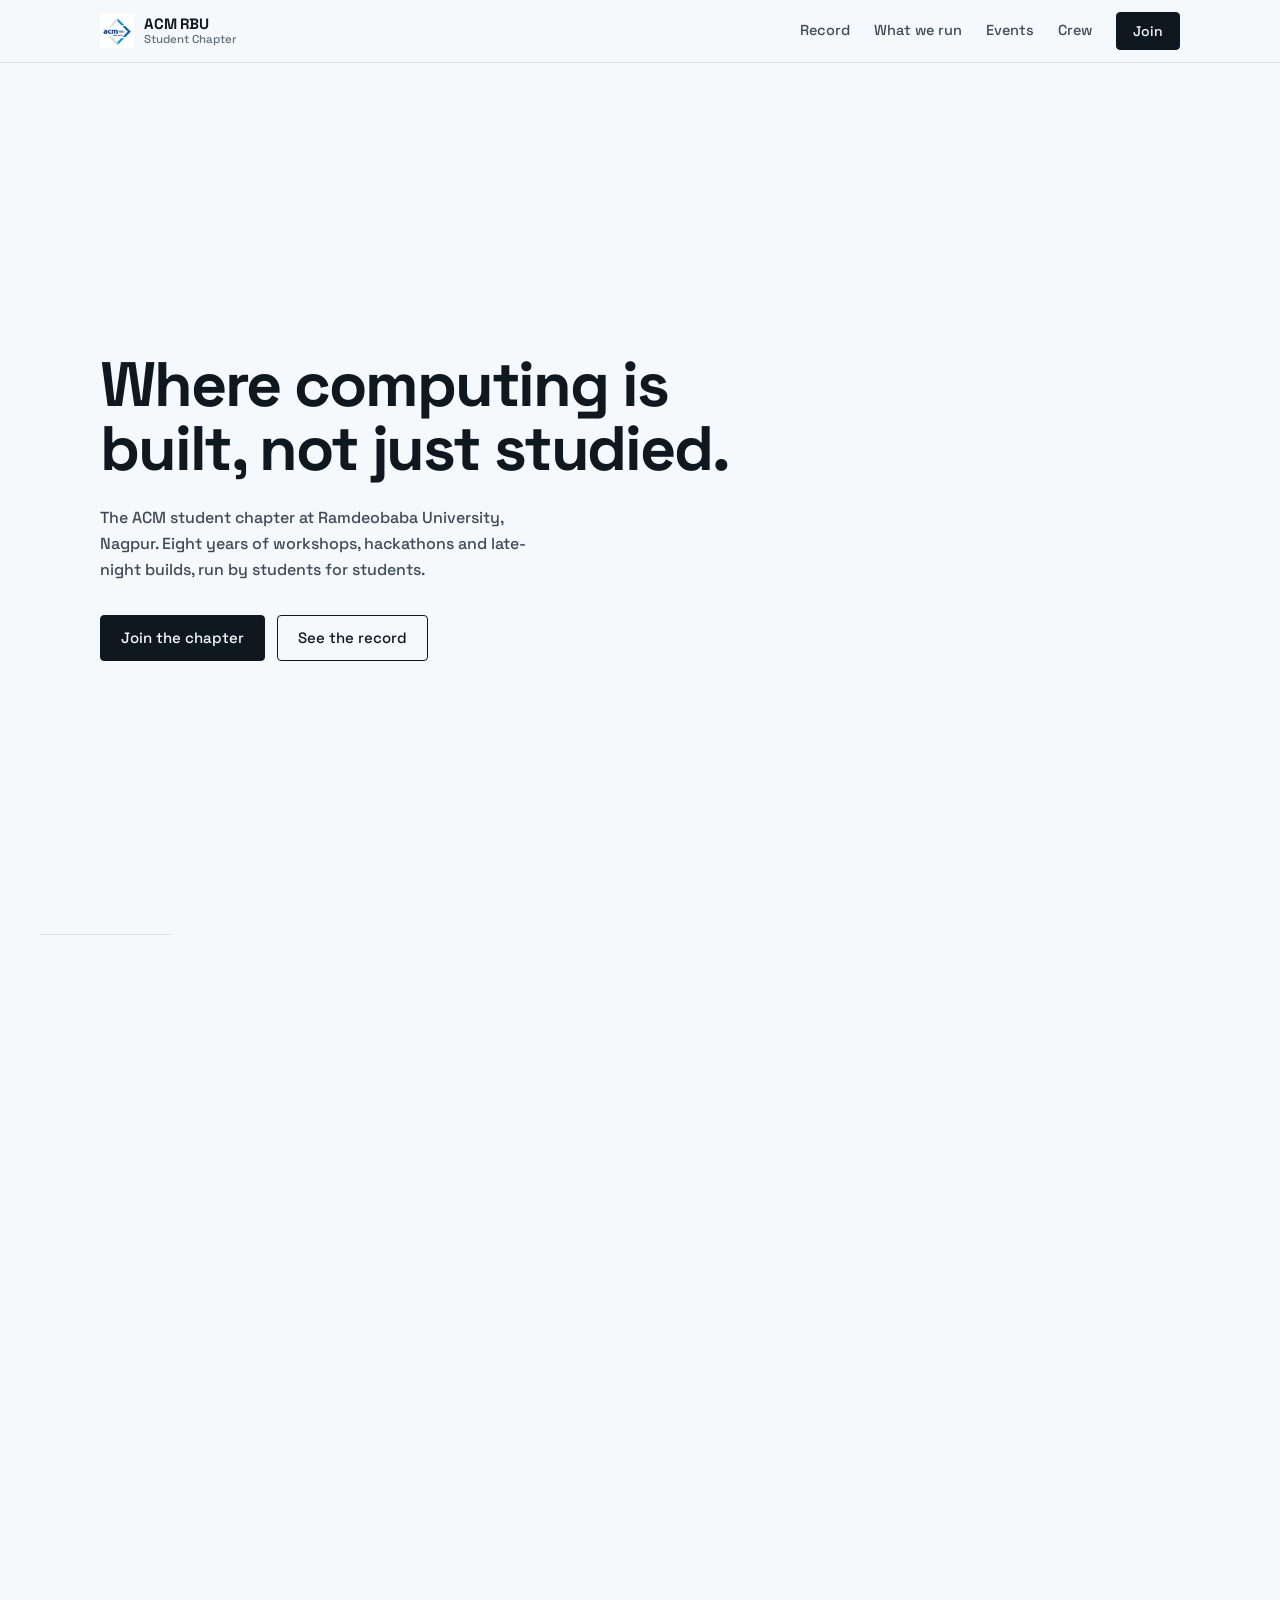
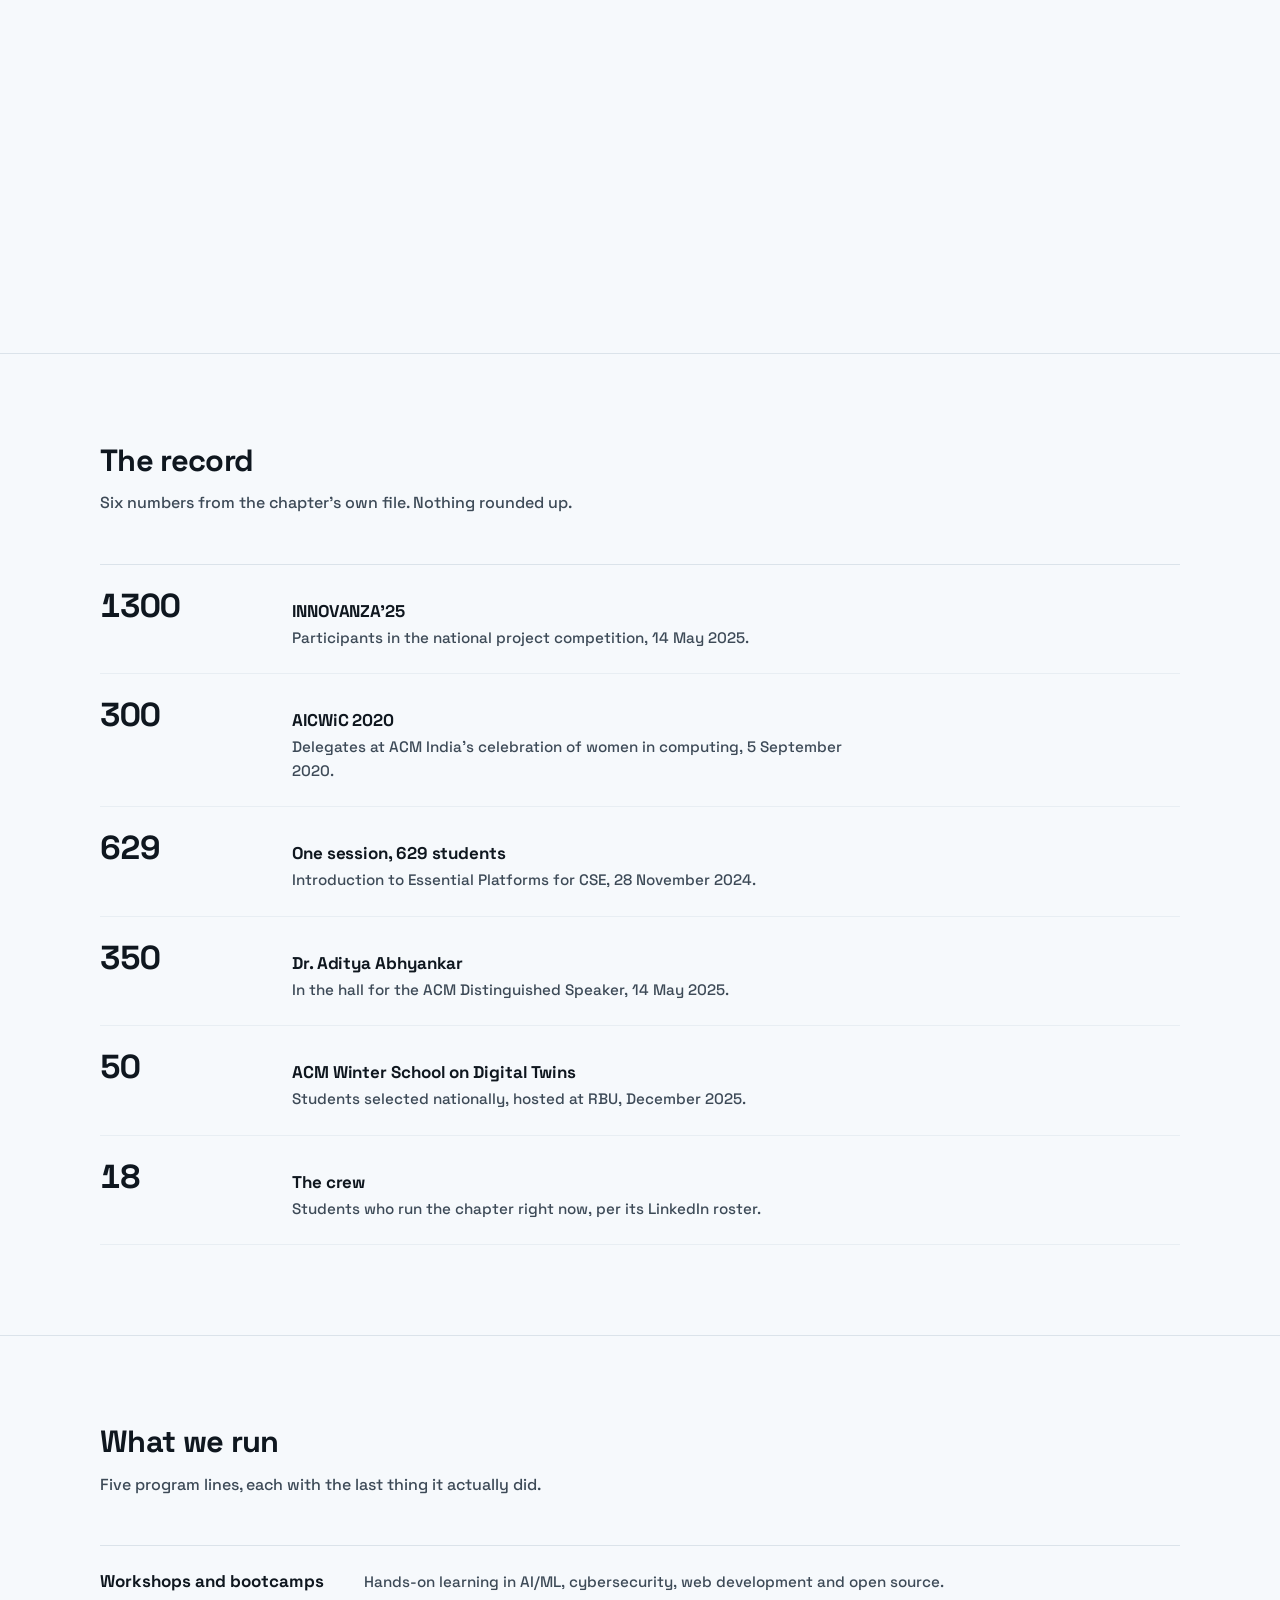
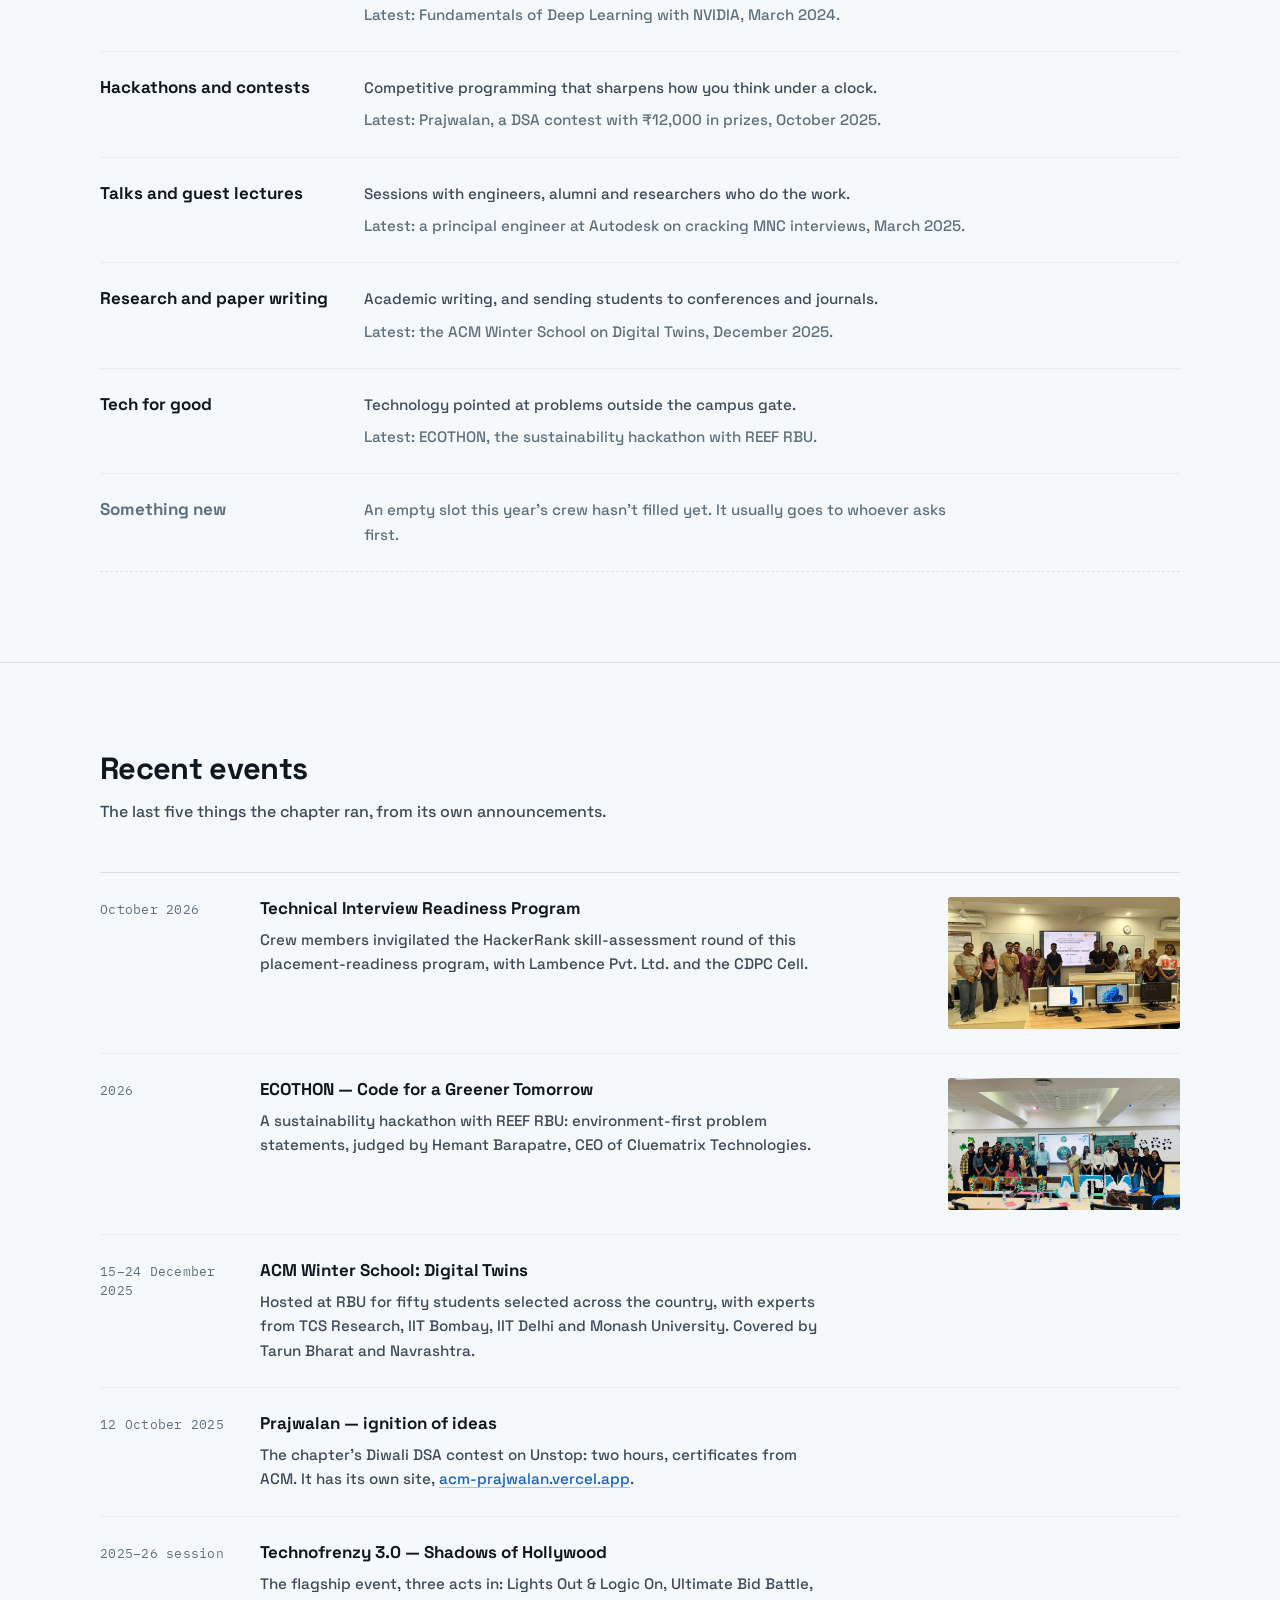
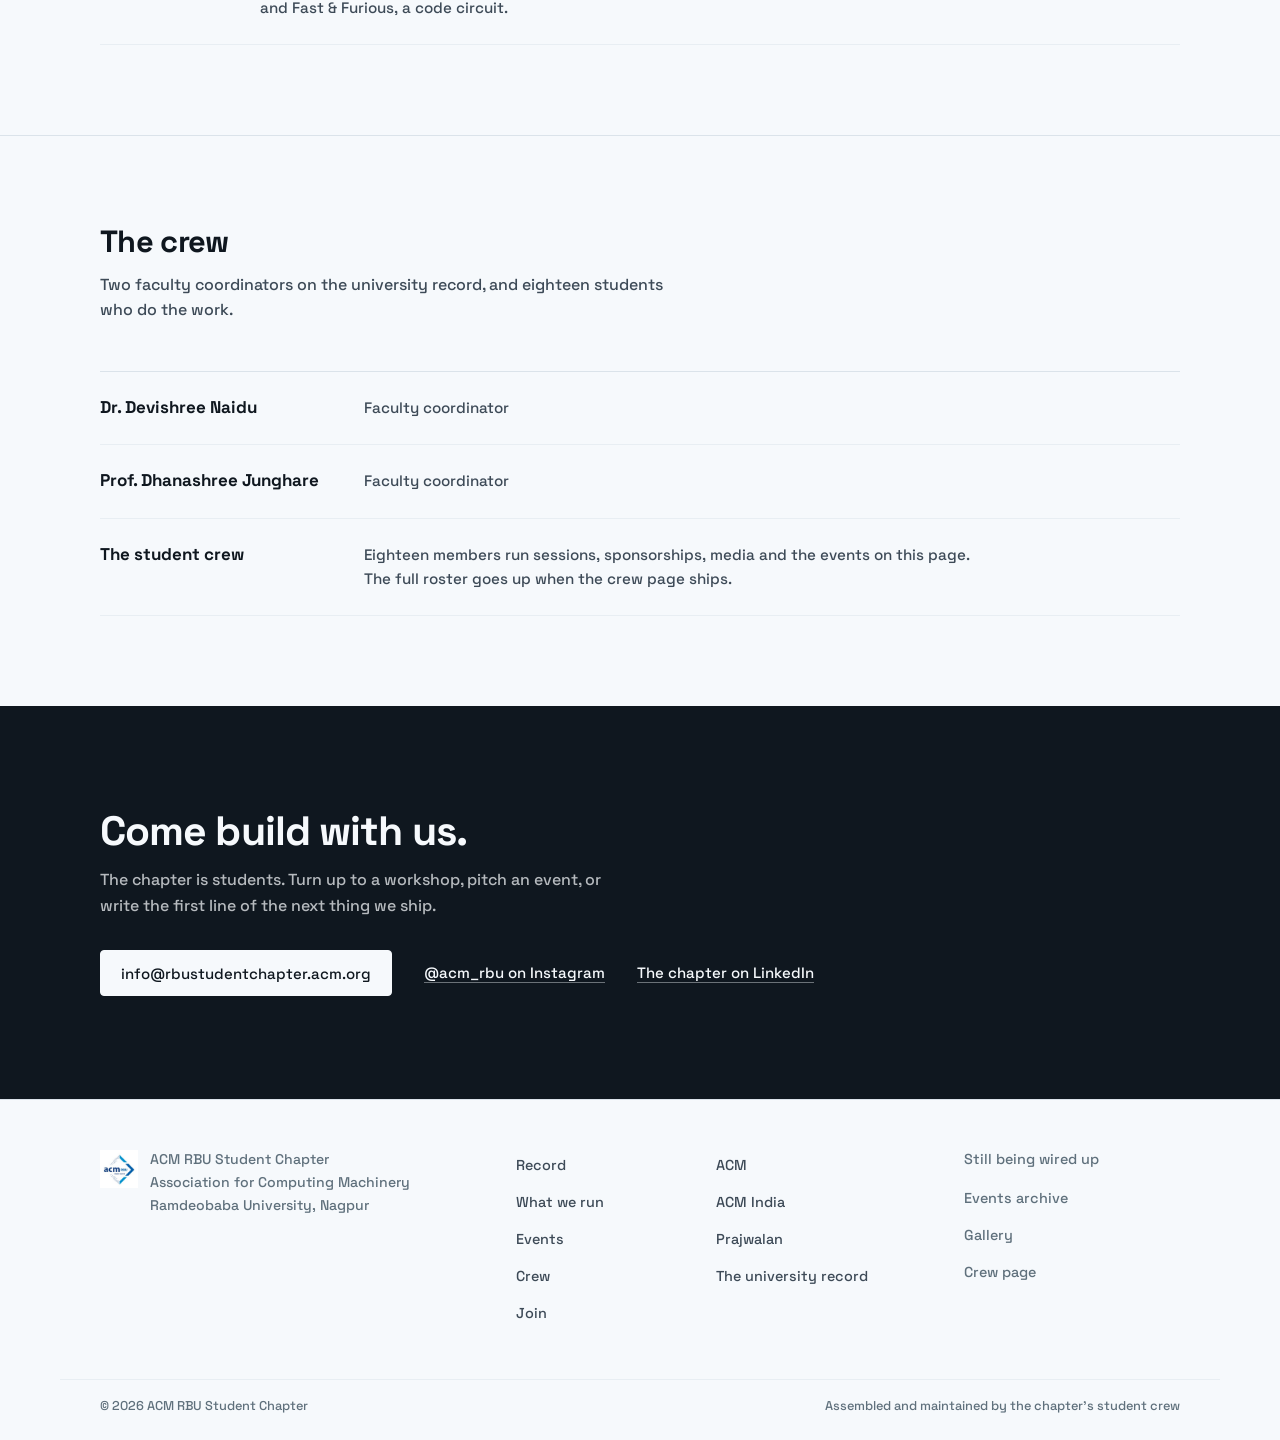
==== commit 726862b5: "Rebuild the home page as a chapter spec sheet with a drawn mainboard The first version was a catalog" ====
--- a/src/index.html
+++ b/src/index.html
@@ -6,11 +6,23 @@
 <meta name="theme-color" content="#f6f9fc">
 <title>ACM RBU Student Chapter — Association for Computing Machinery, Ramdeobaba University</title>
 <meta name="description" content="The official ACM Student Chapter at Ramdeobaba University, Nagpur. Hands-on workshops, hackathons, mentorship and projects — assembled by students since 18 October 2018.">
-<meta property="og:title" content="ACM RBU Student Chapter">
+<link rel="canonical" href="https://acm-rbu-site.vercel.app/">
+<meta property="og:site_name" content="ACM RBU Student Chapter">
+<meta property="og:title" content="ACM RBU Student Chapter — where computing is built">
 <meta property="og:description" content="Where computing is built, not just studied. Workshops, hackathons, mentorship and projects at Ramdeobaba University, Nagpur.">
-<meta property="og:image" content="media/post-2026-02-04-a.jpg">
+<meta property="og:url" content="https://acm-rbu-site.vercel.app/">
+<meta property="og:image" content="https://acm-rbu-site.vercel.app/media/og-cover.jpg">
+<meta property="og:image:width" content="1200">
+<meta property="og:image:height" content="630">
+<meta property="og:image:alt" content="ACM RBU Student Chapter — the chapter logo inside a diamond ring on a blueprint grid.">
 <meta property="og:type" content="website">
+<meta property="og:locale" content="en_IN">
+<meta name="twitter:card" content="summary_large_image">
+<meta name="twitter:title" content="ACM RBU Student Chapter — where computing is built">
+<meta name="twitter:description" content="Workshops, hackathons, mentorship and projects at Ramdeobaba University, Nagpur.">
+<meta name="twitter:image" content="https://acm-rbu-site.vercel.app/media/og-cover.jpg">
 <link rel="icon" type="image/png" href="media/acm-logo-200.png">
+<link rel="apple-touch-icon" href="media/acm-logo-200.png">
 <script>document.documentElement.classList.remove("no-js");
 document.documentElement.classList.add("js")</script>
 <link rel="stylesheet" href="fonts.css">
@@ -22,264 +34,244 @@
 
 <header class="nav">
   <div class="wrap nav__row">
-    <a class="brand" href="./" aria-label="ACM RBU Student Chapter, home">
-      <img class="brand__logo" src="media/acm-logo-200.png" alt="" width="48" height="48">
+    <a class="brand" href="./">
+      <img class="brand__logo" src="media/acm-logo-200.png" alt="" width="34" height="34">
       <span class="brand__word">
         <strong>ACM RBU</strong>
         <span>Student Chapter</span>
       </span>
-      <span class="brand__live" aria-hidden="true"></span>
-      <span class="sr-only">chapter running</span>
     </a>
-    <nav class="nav__links" aria-label="Primary">
-      <a href="#manifest">Manifest</a>
-      <a href="#record">The record</a>
-      <a href="#programs">Modules</a>
+    <nav class="nav__links" aria-label="Sections">
+      <a href="#record">Record</a>
+      <a href="#work">What we run</a>
+      <a href="#events">Events</a>
       <a href="#crew">Crew</a>
     </nav>
-    <a class="btn btn--key btn--sm" href="#join">Join</a>
+    <a class="btn btn--primary btn--sm" href="#join">Join</a>
   </div>
 </header>
 
 <main id="main">
 
-  <!-- ==================== hero: the machine assembles ==================== -->
+  <!-- ============ hero: the chapter, drawn as its own mainboard ============ -->
   <section class="hero" id="hero">
     <div class="pin">
-      <canvas id="mcv" aria-hidden="true"></canvas>
-      <div class="hero__grid" aria-hidden="true"></div>
+      <div class="hero__board"><!--BOARD--></div>
+
       <div class="hero__copy wrap">
-        <p class="hero__strip">Official ACM Student Chapter / Ramdeobaba University, Nagpur / est.&nbsp;18&nbsp;October&nbsp;2018</p>
         <h1>Where computing is built, not just studied.</h1>
-        <p class="hero__sub">Hands-on workshops, hackathons, mentorship and projects — assembled by
-        students, running for eight years and still served warm.</p>
+        <p class="hero__lead">The ACM student chapter at Ramdeobaba University, Nagpur.
+        Eight years of workshops, hackathons and late-night builds, run by students
+        for students.</p>
         <div class="hero__cta">
-          <a class="btn btn--key" href="#join">Join the chapter</a>
-          <a class="btn btn--gag" href="#record">Read the record</a>
+          <a class="btn btn--primary" href="#join">Join the chapter</a>
+          <a class="btn btn--quiet" href="#record">See the record</a>
         </div>
-        <p class="hero__hint">scroll — the machine assembles</p>
       </div>
-      <div class="hero__die" aria-hidden="true">
-        <img src="media/acm-logo-200.png" alt="" width="96" height="96">
-      </div>
-    </div>
-  </section>
-
-  <!-- ==================== manifest: vision on record ==================== -->
-  <section class="sect sect--manifest" id="manifest">
-    <div class="wrap">
-      <div class="plate-label" aria-hidden="true">est. 18-10-2018 · plate 01 · about</div>
-      <div class="manifest__grid">
-        <div class="manifest__lead">
-          <h2>The manifest</h2>
-          <p class="manifest__vision">“To inspire and empower students to become leaders in the field of
-          computer science and information technology through exposure to cutting-edge research,
-          hands-on learning experiences, and community engagement.”</p>
-        </div>
-        <ul class="manifest__list">
-          <li>Promote interest in computer science and allied disciplines.</li>
-          <li>Encourage student-led technical events, workshops and hackathons.</li>
-          <li>Bridge the gap between academia and industry through expert talks and panel discussions.</li>
-          <li>Provide platforms for collaborative learning, coding competitions and project development.</li>
-          <li>Foster the ethical and responsible use of technology.</li>
-        </ul>
-      </div>
-      <p class="credit">Vision and objectives as compiled in Ramdeobaba University's professional-chapters record.</p>
-    </div>
-  </section>
-
-  <!-- ==================== throughput: the record in people ==================== -->
-  <section class="sect sect--throughput" id="record">
-    <div class="wrap">
-      <div class="plate-label" aria-hidden="true">plate 02 · the record</div>
-      <h2>Machine throughput</h2>
-      <p class="sect__sub">Eight years of sessions, contests and festivals, measured the honest way — in people.
-      Every number here comes from the chapter record or the announcement posts.</p>
-      <ul class="throughput__grid">
-        <li class="chip">
-          <span class="chip__led" aria-hidden="true"></span>
-          <strong>1300</strong>
-          <span>participants at INNOVANZA'25, the national project competition, 14 May 2025</span>
-        </li>
-        <li class="chip">
-          <span class="chip__led" aria-hidden="true"></span>
-          <strong>300</strong>
-          <span>delegates at AICWiC 2020, ACM India's celebration of women in computing, 5 Sep 2020</span>
-        </li>
-        <li class="chip">
-          <span class="chip__led" aria-hidden="true"></span>
-          <strong>629</strong>
-          <span>students in one session — Introduction to Essential Platforms for CSE, 28 Nov 2024</span>
-        </li>
-        <li class="chip">
-          <span class="chip__led" aria-hidden="true"></span>
-          <strong>350</strong>
-          <span>in the hall for ACM Distinguished Speaker Dr.&nbsp;Aditya&nbsp;Abhyankar, 14 May 2025</span>
-        </li>
-        <li class="chip">
-          <span class="chip__led" aria-hidden="true"></span>
-          <strong>50</strong>
-          <span>students selected nationally for the ACM Winter School on Digital Twins hosted at RBU, Dec 2025</span>
-        </li>
-        <li class="chip">
-          <span class="chip__led" aria-hidden="true"></span>
-          <strong>18</strong>
-          <span>members on the current student crew, per the chapter's LinkedIn roster</span>
+
+      <div class="rail" aria-hidden="true"><span></span></div>
+    </div>
+  </section>
+
+  <!-- ============ the record: numbers from the chapter file ============ -->
+  <section class="sect" id="record">
+    <div class="wrap">
+      <header class="sect__head">
+        <h2>The record</h2>
+        <p class="sect__note">Six numbers from the chapter's own file. Nothing rounded up.</p>
+      </header>
+      <ol class="spec">
+        <li>
+          <span class="spec__n">1300</span>
+          <div class="spec__body">
+            <h3>INNOVANZA'25</h3>
+            <p>Participants in the national project competition, 14 May 2025.</p>
+          </div>
+        </li>
+        <li>
+          <span class="spec__n">300</span>
+          <div class="spec__body">
+            <h3>AICWiC 2020</h3>
+            <p>Delegates at ACM India's celebration of women in computing, 5 September 2020.</p>
+          </div>
+        </li>
+        <li>
+          <span class="spec__n">629</span>
+          <div class="spec__body">
+            <h3>One session, 629 students</h3>
+            <p>Introduction to Essential Platforms for CSE, 28 November 2024.</p>
+          </div>
+        </li>
+        <li>
+          <span class="spec__n">350</span>
+          <div class="spec__body">
+            <h3>Dr. Aditya Abhyankar</h3>
+            <p>In the hall for the ACM Distinguished Speaker, 14 May 2025.</p>
+          </div>
+        </li>
+        <li>
+          <span class="spec__n">50</span>
+          <div class="spec__body">
+            <h3>ACM Winter School on Digital Twins</h3>
+            <p>Students selected nationally, hosted at RBU, December 2025.</p>
+          </div>
+        </li>
+        <li>
+          <span class="spec__n">18</span>
+          <div class="spec__body">
+            <h3>The crew</h3>
+            <p>Students who run the chapter right now, per its LinkedIn roster.</p>
+          </div>
+        </li>
+      </ol>
+    </div>
+  </section>
+
+  <!-- ============ what we run ============ -->
+  <section class="sect" id="work">
+    <div class="wrap">
+      <header class="sect__head">
+        <h2>What we run</h2>
+        <p class="sect__note">Five program lines, each with the last thing it actually did.</p>
+      </header>
+      <ul class="lines">
+        <li>
+          <h3>Workshops and bootcamps</h3>
+          <div>
+            <p>Hands-on learning in AI/ML, cybersecurity, web development and open source.</p>
+            <p class="lines__last">Latest: Fundamentals of Deep Learning with NVIDIA, March 2024.</p>
+          </div>
+        </li>
+        <li>
+          <h3>Hackathons and contests</h3>
+          <div>
+            <p>Competitive programming that sharpens how you think under a clock.</p>
+            <p class="lines__last">Latest: Prajwalan, a DSA contest with ₹12,000 in prizes, October 2025.</p>
+          </div>
+        </li>
+        <li>
+          <h3>Talks and guest lectures</h3>
+          <div>
+            <p>Sessions with engineers, alumni and researchers who do the work.</p>
+            <p class="lines__last">Latest: a principal engineer at Autodesk on cracking MNC interviews, March 2025.</p>
+          </div>
+        </li>
+        <li>
+          <h3>Research and paper writing</h3>
+          <div>
+            <p>Academic writing, and sending students to conferences and journals.</p>
+            <p class="lines__last">Latest: the ACM Winter School on Digital Twins, December 2025.</p>
+          </div>
+        </li>
+        <li>
+          <h3>Tech for good</h3>
+          <div>
+            <p>Technology pointed at problems outside the campus gate.</p>
+            <p class="lines__last">Latest: ECOTHON, the sustainability hackathon with REEF RBU.</p>
+          </div>
+        </li>
+        <li class="lines__open">
+          <h3>Something new</h3>
+          <div>
+            <p>An empty slot this year's crew hasn't filled yet. It usually goes to whoever asks first.</p>
+          </div>
         </li>
       </ul>
     </div>
   </section>
 
-  <!-- ==================== modules: what the machine does ==================== -->
-  <section class="sect sect--programs" id="programs">
-    <div class="wrap">
-      <div class="plate-label" aria-hidden="true">plate 03 · modules</div>
-      <h2>Working modules</h2>
-      <p class="sect__sub">The chapter runs on five program lines, straight from the university record.
-      Each plate notes that line's most recent run.</p>
-      <ul class="modules__grid">
-        <li class="mod">
-          <span class="mod__led" aria-hidden="true"></span>
-          <span class="mod__code">wl-1</span>
-          <h3>Workshops &amp; bootcamps</h3>
-          <p>Hands-on learning in AI/ML, cybersecurity, web development and open source.
-          Most recent: Fundamentals of Deep Learning with NVIDIA, March 2024.</p>
-        </li>
-        <li class="mod">
-          <span class="mod__led" aria-hidden="true"></span>
-          <span class="mod__code">wl-2</span>
-          <h3>Hackathons &amp; contests</h3>
-          <p>Competitive programming that sharpens problem-solving.
-          Most recent: Prajwalan, the DSA contest with <span class="mono">₹12,000</span> in prizes, October 2025.</p>
-        </li>
-        <li class="mod">
-          <span class="mod__led" aria-hidden="true"></span>
-          <span class="mod__code">wl-3</span>
-          <h3>Tech talks &amp; guest lectures</h3>
-          <p>Sessions with industry professionals, alumni and researchers.
-          Most recent: a principal engineer at Autodesk on cracking MNC interviews, March 2025.</p>
-        </li>
-        <li class="mod">
-          <span class="mod__led" aria-hidden="true"></span>
-          <span class="mod__code">wl-4</span>
-          <h3>Research &amp; paper writing</h3>
-          <p>Academic writing and participation in conferences and journals.
-          Most recent: the ACM Winter School on Digital Twins, December 2025.</p>
-        </li>
-        <li class="mod">
-          <span class="mod__led" aria-hidden="true"></span>
-          <span class="mod__code">wl-5</span>
-          <h3>Tech for good</h3>
-          <p>Technology pointed at real community problems.
-          Most recent: ECOTHON, the sustainability hackathon with REEF&nbsp;RBU.</p>
-        </li>
-        <li class="mod mod--void">
-          <span class="mod__code">wl-6</span>
-          <h3>Open slot</h3>
-          <p>Reserved for something this year's crew hasn't thought of yet.</p>
-        </li>
-      </ul>
-    </div>
-  </section>
-
-  <!-- ==================== transmissions: recent real events ==================== -->
-  <section class="sect sect--transmissions" id="moments">
-    <div class="wrap">
-      <div class="plate-label" aria-hidden="true">plate 04 · transmissions</div>
-      <h2>Recent transmissions</h2>
-      <p class="sect__sub">Pulled straight off the chapter's announcement feed — the last few things the machine ran.</p>
-      <ul class="feed">
-        <li class="tx tx--photo">
+  <!-- ============ events ============ -->
+  <section class="sect" id="events">
+    <div class="wrap">
+      <header class="sect__head">
+        <h2>Recent events</h2>
+        <p class="sect__note">The last five things the chapter ran, from its own announcements.</p>
+      </header>
+      <ul class="log">
+        <li class="log__item">
+          <p class="log__date">October 2026</p>
+          <div class="log__body">
+            <h3>Technical Interview Readiness Program</h3>
+            <p>Crew members invigilated the HackerRank skill-assessment round of this
+            placement-readiness program, with Lambence Pvt. Ltd. and the CDPC Cell.</p>
+          </div>
           <img src="media/post-2026-10-11-b.jpg" alt="The chapter crew with faculty and guests at the Technical Interview Readiness Program" width="800" height="600" loading="lazy">
-          <div class="tx__body">
-            <span class="tx__date mono">October 2026</span>
-            <h3>Technical Interview Readiness Program</h3>
-            <p>Crew members invigilated the HackerRank skill-assessment round of this placement-readiness
-            program, in association with Lambence Pvt.&nbsp;Ltd. and the CDPC Cell.</p>
-          </div>
-        </li>
-        <li class="tx tx--photo">
-          <img src="media/post-2026-02-04-a.jpg" alt="The crew with guests after ECOTHON, judged in front of the event board" width="800" height="600" loading="lazy">
-          <div class="tx__body">
-            <span class="tx__date mono">2026</span>
+        </li>
+        <li class="log__item">
+          <p class="log__date">2026</p>
+          <div class="log__body">
             <h3>ECOTHON — Code for a Greener Tomorrow</h3>
-            <p>A sustainability-focused hackathon with REEF&nbsp;RBU: environment-centric problem statements,
+            <p>A sustainability hackathon with REEF RBU: environment-first problem statements,
             judged by Hemant Barapatre, CEO of Cluematrix Technologies.</p>
           </div>
-        </li>
-        <li class="tx">
-          <div class="tx__body">
-            <span class="tx__date mono">15–24 Dec 2025</span>
+          <img src="media/post-2026-02-04-a.jpg" alt="The crew with guests after ECOTHON, in front of the event board" width="800" height="600" loading="lazy">
+        </li>
+        <li class="log__item">
+          <p class="log__date">15–24 December 2025</p>
+          <div class="log__body">
             <h3>ACM Winter School: Digital Twins</h3>
-            <p>Hosted at RBU for fifty students selected across the country, with experts from TCS Research,
-            IIT Bombay, IIT Delhi and Monash University. Featured in Tarun Bharat and Navrashtra.</p>
-          </div>
-        </li>
-        <li class="tx">
-          <div class="tx__body">
-            <span class="tx__date mono">12 Oct 2025</span>
+            <p>Hosted at RBU for fifty students selected across the country, with experts from
+            TCS Research, IIT Bombay, IIT Delhi and Monash University. Covered by Tarun Bharat
+            and Navrashtra.</p>
+          </div>
+        </li>
+        <li class="log__item">
+          <p class="log__date">12 October 2025</p>
+          <div class="log__body">
             <h3>Prajwalan — ignition of ideas</h3>
-            <p>The chapter's Diwali DSA contest on Unstop: two hours, gold/silver/bronze certificates
-            from ACM. Its own site: <a href="https://acm-prajwalan.vercel.app/">acm-prajwalan.vercel.app</a>.</p>
-          </div>
-        </li>
-        <li class="tx">
-          <div class="tx__body">
-            <span class="tx__date mono">2025–26 session</span>
+            <p>The chapter's Diwali DSA contest on Unstop: two hours, certificates from ACM.
+            It has its own site, <a href="https://acm-prajwalan.vercel.app/">acm-prajwalan.vercel.app</a>.</p>
+          </div>
+        </li>
+        <li class="log__item">
+          <p class="log__date">2025–26 session</p>
+          <div class="log__body">
             <h3>Technofrenzy 3.0 — Shadows of Hollywood</h3>
             <p>The flagship event, three acts in: Lights Out &amp; Logic On, Ultimate Bid Battle,
-            and Fast &amp; Furious — a code circuit.</p>
+            and Fast &amp; Furious, a code circuit.</p>
           </div>
         </li>
       </ul>
     </div>
   </section>
 
-  <!-- ==================== crew ==================== -->
-  <section class="sect sect--crew" id="crew">
-    <div class="wrap">
-      <div class="plate-label" aria-hidden="true">plate 05 · crew</div>
-      <h2>The crew</h2>
-      <p class="sect__sub">Faculty coordinators on record with the university, an eighteen-member student
-      crew, and one empty socket waiting for your slot.</p>
-      <ul class="crew__grid">
-        <li class="crew-card">
-          <span class="crew-card__slot" aria-hidden="true"></span>
+  <!-- ============ crew ============ -->
+  <section class="sect" id="crew">
+    <div class="wrap">
+      <header class="sect__head">
+        <h2>The crew</h2>
+        <p class="sect__note">Two faculty coordinators on the university record, and eighteen students
+        who do the work.</p>
+      </header>
+      <ul class="people">
+        <li>
           <h3>Dr. Devishree Naidu</h3>
-          <p>Faculty coordinator, ACM RBU Student Chapter</p>
-        </li>
-        <li class="crew-card">
-          <span class="crew-card__slot" aria-hidden="true"></span>
+          <p>Faculty coordinator</p>
+        </li>
+        <li>
           <h3>Prof. Dhanashree Junghare</h3>
-          <p>Faculty coordinator, ACM RBU Student Chapter</p>
-        </li>
-        <li class="crew-card crew-card--wide">
-          <span class="crew-card__slot" aria-hidden="true"></span>
+          <p>Faculty coordinator</p>
+        </li>
+        <li>
           <h3>The student crew</h3>
-          <p>Eighteen members run the machine — sessions, sponsorships, media and the events you see on
-          this page. Their full roster goes on the Crew page when it ships.</p>
+          <p>Eighteen members run sessions, sponsorships, media and the events on this page.
+          The full roster goes up when the crew page ships.</p>
         </li>
       </ul>
     </div>
   </section>
 
-  <!-- ==================== join ==================== -->
+  <!-- ============ join ============ -->
   <section class="sect sect--join" id="join">
-    <div class="wrap join__inner">
-      <h2>Plug into the machine.</h2>
-      <p class="sect__sub">The chapter runs on students. Show up to a workshop, bring an event idea, or just
-      follow the feed until you're ready.</p>
-      <ul class="join__channels">
-        <li><a class="btn btn--key" href="https://www.instagram.com/acm_rbu/" rel="noopener" target="_blank">
-          <svg viewBox="0 0 24 24" width="18" height="18" aria-hidden="true"><rect x="3.2" y="3.2" width="17.6" height="17.6" rx="5" fill="none" stroke="currentColor" stroke-width="1.8"/><circle cx="12" cy="12" r="4.1" fill="none" stroke="currentColor" stroke-width="1.8"/><circle cx="17.2" cy="6.8" r="1.3" fill="currentColor"/></svg>
-          @acm_rbu on Instagram</a></li>
-        <li><a class="btn btn--key btn--ghost" href="https://www.linkedin.com/company/acm-rbu-student-chapter" rel="noopener" target="_blank">
-          <svg viewBox="0 0 24 24" width="18" height="18" aria-hidden="true"><rect x="4" y="4" width="16" height="16" rx="2.5" fill="none" stroke="currentColor" stroke-width="1.8"/><path d="M8.2 10.5v6M8.2 7.9v.1M12 16.5v-3.6c0-1.3.9-2.3 2.2-2.3s2.2 1 2.2 2.3v3.6" fill="none" stroke="currentColor" stroke-width="1.8" stroke-linecap="round"/></svg>
-          Follow on LinkedIn</a></li>
-        <li><a class="btn btn--gag" href="mailto:info@rbustudentchapter.acm.org">
-          <svg viewBox="0 0 24 24" width="18" height="18" aria-hidden="true"><rect x="3.4" y="5.4" width="17.2" height="13.2" rx="2.4" fill="none" stroke="currentColor" stroke-width="1.8"/><path d="M4.6 7.4 12 13l7.4-5.6" fill="none" stroke="currentColor" stroke-width="1.8" stroke-linecap="round" stroke-linejoin="round"/></svg>
-          info@rbustudentchapter.acm.org</a></li>
-      </ul>
+    <div class="wrap">
+      <h2>Come build with us.</h2>
+      <p class="sect__note">The chapter is students. Turn up to a workshop, pitch an event, or
+      write the first line of the next thing we ship.</p>
+      <div class="join__links">
+        <a class="btn btn--inverse" href="mailto:info@rbustudentchapter.acm.org">info@rbustudentchapter.acm.org</a>
+        <a class="join__text" href="https://www.instagram.com/acm_rbu/" rel="noopener" target="_blank">@acm_rbu on Instagram</a>
+        <a class="join__text" href="https://www.linkedin.com/company/acm-rbu-student-chapter" rel="noopener" target="_blank">The chapter on LinkedIn</a>
+      </div>
     </div>
   </section>
 </main>
@@ -287,39 +279,34 @@
 <footer class="foot">
   <div class="wrap foot__grid">
     <div class="foot__brand">
-      <img src="media/acm-logo-200.png" alt="" width="44" height="44">
-      <div>
-        <strong>ACM RBU Student Chapter</strong>
-        <p>Association for Computing Machinery, at Ramdeobaba University, Nagpur. Assembled 18 October 2018.</p>
-      </div>
+      <img src="media/acm-logo-200.png" alt="" width="38" height="38">
+      <p>ACM RBU Student Chapter<br>
+      Association for Computing Machinery<br>
+      Ramdeobaba University, Nagpur</p>
     </div>
     <nav class="foot__col" aria-label="Sections">
-      <h4>On this page</h4>
-      <a href="#manifest">Manifest</a>
-      <a href="#record">The record</a>
-      <a href="#programs">Modules</a>
-      <a href="#moments">Transmissions</a>
+      <a href="#record">Record</a>
+      <a href="#work">What we run</a>
+      <a href="#events">Events</a>
       <a href="#crew">Crew</a>
       <a href="#join">Join</a>
     </nav>
-    <nav class="foot__col" aria-label="Chapters and links">
-      <h4>Machines we look up to</h4>
-      <a href="https://www.acm.org" rel="noopener" target="_blank">ACM — the world's computing society</a>
+    <nav class="foot__col" aria-label="Elsewhere">
+      <a href="https://www.acm.org" rel="noopener" target="_blank">ACM</a>
       <a href="https://in.linkedin.com/company/indiaacm" rel="noopener" target="_blank">ACM India</a>
-      <a href="https://rbunagpur.in/computer-science-engineering-and-emerging-technologies/acm/" rel="noopener" target="_blank">ACM in the university record</a>
-      <a href="https://acm-prajwalan.vercel.app/" rel="noopener" target="_blank">Prajwalan event site</a>
+      <a href="https://acm-prajwalan.vercel.app/" rel="noopener" target="_blank">Prajwalan</a>
+      <a href="https://rbunagpur.in/computer-science-engineering-and-emerging-technologies/acm/" rel="noopener" target="_blank">The university record</a>
     </nav>
-    <div class="foot__col">
-      <h4>In assembly</h4>
-      <span class="foot__soon">Events archive</span>
-      <span class="foot__soon">Gallery</span>
-      <span class="foot__soon">Crew page</span>
-      <p>Wired up one section at a time.</p>
+    <div class="foot__col foot__col--soon">
+      <p>Still being wired up</p>
+      <span>Events archive</span>
+      <span>Gallery</span>
+      <span>Crew page</span>
     </div>
   </div>
   <div class="wrap foot__legal">
-    <span>© 2026 ACM RBU Student Chapter.</span>
-    <span>Site assembled and maintained by the chapter's student crew.</span>
+    <span>© 2026 ACM RBU Student Chapter</span>
+    <span>Assembled and maintained by the chapter's student crew</span>
   </div>
 </footer>
 
--- a/src/site.css
+++ b/src/site.css
@@ -1,37 +1,45 @@
 /* ==========================================================================
-   ACM RBU Student Chapter — machinery design system
-   Paper + ink + chapter blues + amber LEDs. Elements read as machine parts:
-   machined panels, corner screws, status LEDs, engraved plate labels.
+   ACM RBU Student Chapter
+   A technical sheet: one machine drawing, then rows of facts. Hairlines,
+   tabular numbers, no cards. Blue is the board's copper, amber is power.
    ========================================================================== */
 
 :root {
-  /* surface */
+  /* surfaces */
   --paper: #f6f9fc;
-  --card: #ffffff;
+  --sheet: #ffffff;
   --ink: #0f171f;
   --ink-2: #3d4a57;
   --ink-3: #5f707c;
-  --steel: #d9dfe5;
-  --steel-2: #edf1f6;
-
-  /* chapter blues (from the ACM SRM reference) */
-  --blue: #3280e7;
-  --blue-deep: #1660c0;
-  --blue-ink: #0f74c5;
-  --blue-wash: rgba(50, 128, 231, 0.12);
-
-  /* amber is a machine LED, never a text colour */
-  --amber: #ffc105;
-  --amber-wash: rgba(255, 193, 5, 0.16);
-
+
+  /* lines */
+  --rule: #dbe3ea;
+  --rule-soft: #e8eef3;
+  --copper: #1660c0;
+  --copper-lit: #3280e7;
+  --power: #ffc105;
+
+  /* type */
   --font-display: "Space Grotesk", "Segoe UI", system-ui, sans-serif;
   --font-mono: "IBM Plex Mono", ui-monospace, "Cascadia Mono", Consolas, monospace;
 
-  --radius: 12px;
-  --shadow-panel: 0 1px 0 #ffffff inset, 0 18px 34px -28px rgba(15, 23, 31, 0.32);
-}
-
-/* --------------------------------------------------------------- base ---- */
+  /* space (4px base) */
+  --s1: 4px;
+  --s2: 8px;
+  --s3: 12px;
+  --s4: 16px;
+  --s5: 24px;
+  --s6: 32px;
+  --s7: 48px;
+  --s8: 64px;
+  --s9: 96px;
+
+  /* shape */
+  --r: 3px;
+  --r-btn: 4px;
+}
+
+/* ------------------------------------------------------------------ base -- */
 
 *,
 *::before,
@@ -62,7 +70,6 @@
 h1,
 h2,
 h3,
-h4,
 p,
 ul,
 ol,
@@ -77,17 +84,16 @@
 }
 
 img,
-svg,
-canvas {
+svg {
   display: block;
   max-width: 100%;
 }
 
 a {
-  color: var(--blue-ink);
-  text-decoration-thickness: 1.5px;
+  color: var(--copper);
+  text-decoration-thickness: 1px;
   text-underline-offset: 3px;
-  text-decoration-color: rgba(15, 116, 197, 0.4);
+  text-decoration-color: rgba(22, 96, 192, 0.35);
 }
 
 a:hover {
@@ -95,253 +101,193 @@
 }
 
 ::selection {
-  background: rgba(50, 128, 231, 0.22);
+  background: rgba(50, 128, 231, 0.2);
 }
 
 :focus-visible {
-  outline: 2.5px solid var(--blue-deep);
-  outline-offset: 2px;
-  border-radius: 3px;
-}
-
-.mono {
-  font-family: var(--font-mono);
-  font-size: 0.92em;
-  letter-spacing: 0.01em;
+  outline: 2px solid var(--copper);
+  outline-offset: 3px;
+  border-radius: 2px;
 }
 
 .wrap {
   width: 100%;
-  max-width: 1140px;
+  max-width: 1160px;
   margin-inline: auto;
-  padding-inline: clamp(20px, 4.5vw, 44px);
+  padding-inline: clamp(20px, 4vw, 40px);
 }
 
 .sr-only {
   position: absolute;
   width: 1px;
   height: 1px;
-  padding: 0;
   margin: -1px;
   overflow: hidden;
   clip: rect(0 0 0 0);
   white-space: nowrap;
-  border: 0;
 }
 
 .skip {
   position: fixed;
-  top: 12px;
-  left: 12px;
+  top: 10px;
+  left: 10px;
   z-index: 100;
-  padding: 10px 16px;
-  border-radius: 8px;
+  padding: 10px 14px;
+  border-radius: var(--r-btn);
   background: var(--ink);
   color: var(--paper);
+  font-size: 14px;
   font-weight: 700;
-  font-size: 14px;
   text-decoration: none;
   transform: translateY(-180%);
-  transition: transform 0.16s ease;
+  transition: transform 0.15s ease;
 }
 
 .skip:focus {
   transform: none;
 }
 
-/* -------------------------------------------------------------- nav ------ */
+/* ------------------------------------------------------------------- nav -- */
 
 .nav {
   position: sticky;
   top: 0;
-  z-index: 60;
-  background: rgba(246, 249, 252, 0.9);
-  border-bottom: 1px solid var(--steel);
-  backdrop-filter: blur(10px);
-  -webkit-backdrop-filter: blur(10px);
+  z-index: 50;
+  background: rgba(246, 249, 252, 0.94);
+  border-bottom: 1px solid var(--rule);
+  backdrop-filter: blur(8px);
+  -webkit-backdrop-filter: blur(8px);
 }
 
 .nav__row {
   display: flex;
   align-items: center;
-  gap: 18px;
-  min-height: 66px;
+  gap: var(--s5);
+  min-height: 62px;
 }
 
 .brand {
   display: flex;
   align-items: center;
   gap: 10px;
+  color: var(--ink);
   text-decoration: none;
-  color: var(--ink);
 }
 
 .brand__logo {
-  width: 36px;
-  height: 36px;
-  padding: 3px;
-  border: 1px solid var(--steel);
-  border-radius: 9px;
-  background: var(--card);
+  width: 34px;
+  height: 34px;
   object-fit: contain;
 }
 
 .brand__word {
   display: flex;
   flex-direction: column;
-  line-height: 1.15;
+  line-height: 1.12;
 }
 
 .brand__word strong {
-  font-size: 15.5px;
+  font-size: 15px;
   font-weight: 700;
   letter-spacing: -0.01em;
 }
 
 .brand__word span {
-  font-family: var(--font-mono);
-  font-size: 11px;
-  letter-spacing: 0.02em;
+  font-size: 11.5px;
   color: var(--ink-3);
-}
-
-.brand__live {
-  width: 7px;
-  height: 7px;
-  margin-left: 4px;
-  border-radius: 2px;
-  background: var(--amber);
-  box-shadow: 0 0 0 3px var(--amber-wash);
-  animation: led-breathe 2.8s ease-in-out infinite;
 }
 
 .nav__links {
   display: flex;
-  gap: 22px;
+  gap: var(--s5);
   margin-left: auto;
-  font-size: 15px;
+  font-size: 14.5px;
 }
 
 .nav__links a {
   color: var(--ink-2);
   text-decoration: none;
+  padding-block: 6px;
 }
 
 .nav__links a:hover {
   color: var(--ink);
-  text-decoration: underline;
-  text-underline-offset: 5px;
-  text-decoration-color: var(--blue);
-}
-
-/* ------------------------------------------------------------ buttons ---- */
+  box-shadow: inset 0 -2px 0 var(--copper);
+}
+
+/* --------------------------------------------------------------- buttons -- */
 
 .btn {
   display: inline-flex;
   align-items: center;
   justify-content: center;
-  gap: 9px;
   min-height: 46px;
-  padding: 0 22px;
-  border: 1.5px solid transparent;
-  border-radius: 11px;
-  font-family: var(--font-display);
-  font-weight: 700;
+  padding: 0 20px;
+  border: 1px solid transparent;
+  border-radius: var(--r-btn);
+  font-family: inherit;
   font-size: 15px;
+  font-weight: 500;
   line-height: 1;
-  letter-spacing: 0.005em;
   text-decoration: none;
   cursor: pointer;
-  transition: transform 0.12s ease, box-shadow 0.12s ease, background 0.16s ease,
-    border-color 0.16s ease, color 0.16s ease;
-}
-
-.btn svg {
-  flex: none;
-}
-
-.btn--key {
+  transition: background-color 0.14s ease, border-color 0.14s ease, color 0.14s ease;
+}
+
+.btn--primary {
   background: var(--ink);
   border-color: var(--ink);
   color: var(--paper);
-  box-shadow: 0 4px 0 rgba(15, 23, 31, 0.26);
-}
-
-.btn--key:hover {
-  background: #1b2733;
-  transform: translateY(1px);
-  box-shadow: 0 3px 0 rgba(15, 23, 31, 0.26);
-}
-
-.btn--key:active {
-  transform: translateY(4px);
-  box-shadow: 0 0 0 rgba(15, 23, 31, 0.26);
-}
-
-.btn--gag {
-  background: var(--card);
+}
+
+.btn--primary:hover {
+  background: #1d2a36;
+  border-color: #1d2a36;
+}
+
+.btn--quiet {
+  background: transparent;
   border-color: var(--ink);
   color: var(--ink);
-  box-shadow: 0 4px 0 var(--steel);
-}
-
-.btn--gag:hover {
-  transform: translateY(1px);
-  box-shadow: 0 3px 0 var(--steel);
-}
-
-.btn--gag:active {
-  transform: translateY(4px);
-  box-shadow: 0 0 0 var(--steel);
+}
+
+.btn--quiet:hover {
+  background: rgba(15, 23, 31, 0.05);
+}
+
+.btn--inverse {
+  background: var(--paper);
+  border-color: var(--paper);
+  color: var(--ink);
+}
+
+.btn--inverse:hover {
+  background: #ffffff;
 }
 
 .btn--sm {
-  min-height: 44px;
+  min-height: 38px;
   padding: 0 16px;
   font-size: 14px;
-  border-radius: 9px;
-}
-
-/* --------------------------------------------------------------- hero ---- */
+}
+
+/* ------------------------------------------------------------------ hero -- */
 
 .hero {
   position: relative;
-  background: var(--paper);
+  --p: 1;
 }
 
 html.js .hero {
-  height: 320vh;
+  --p: 0;
+  height: 210vh;
 }
 
 html.js .pin {
   position: sticky;
   top: 0;
-  height: 100vh;
   height: 100svh;
   overflow: hidden;
-}
-
-#mcv {
-  position: absolute;
-  inset: 0;
-  width: 100%;
-  height: 100%;
-  z-index: 1;
-  pointer-events: none;
-}
-
-.hero__grid {
-  position: absolute;
-  inset: 0;
-  z-index: 0;
-  background-image:
-    linear-gradient(to right, rgba(15, 23, 31, 0.04) 1px, transparent 1px),
-    linear-gradient(to bottom, rgba(15, 23, 31, 0.04) 1px, transparent 1px),
-    linear-gradient(to right, rgba(15, 23, 31, 0.05) 1px, transparent 1px),
-    linear-gradient(to bottom, rgba(15, 23, 31, 0.05) 1px, transparent 1px);
-  background-size: 36px 36px, 36px 36px, 144px 144px, 144px 144px;
-  -webkit-mask-image: linear-gradient(to bottom, #000 0%, rgba(0, 0, 0, 0.65) 55%, rgba(0, 0, 0, 0.18) 100%);
-  mask-image: linear-gradient(to bottom, #000 0%, rgba(0, 0, 0, 0.65) 55%, rgba(0, 0, 0, 0.18) 100%);
 }
 
 .hero__copy {
@@ -352,626 +298,678 @@
   flex-direction: column;
   justify-content: center;
   align-items: flex-start;
-  padding-top: 80px;
-  padding-bottom: 72px;
-}
-
-.hero__strip {
-  max-width: 48ch;
-  font-family: var(--font-mono);
-  font-size: 12px;
-  line-height: 1.55;
-  letter-spacing: 0.01em;
-  color: var(--ink-3);
+  padding-block: 84px 96px;
 }
 
 .hero h1 {
-  margin-top: 18px;
-  max-width: 15ch;
-  font-size: clamp(2.45rem, 5.6vw, 4.35rem);
+  max-width: 17ch;
+  font-size: clamp(2.5rem, 4.9vw, 4.1rem);
   font-weight: 700;
-  line-height: 1.03;
-  letter-spacing: -0.025em;
+  line-height: 1.02;
+  letter-spacing: -0.034em;
   text-wrap: balance;
 }
 
-.hero__sub {
-  margin-top: 20px;
-  max-width: 46ch;
-  font-size: clamp(1rem, 1.35vw, 1.125rem);
-  line-height: 1.6;
+.hero__lead {
+  margin-top: var(--s5);
+  max-width: 44ch;
+  font-size: clamp(1rem, 1.15vw, 1.0625rem);
+  line-height: 1.62;
   color: var(--ink-2);
 }
 
 .hero__cta {
-  margin-top: 30px;
+  margin-top: var(--s6);
   display: flex;
   flex-wrap: wrap;
-  gap: 12px;
-}
-
-.hero__hint {
-  margin-top: 44px;
-  display: flex;
-  align-items: center;
-  gap: 9px;
+  gap: var(--s3);
+}
+
+/* the board sits to the right and runs off the page edge. Its left edge fades
+   into the sheet so the drawing never draws a hard line through the headline. */
+.hero__board {
+  position: absolute;
+  z-index: 1;
+  top: 50%;
+  right: -2%;
+  width: min(1040px, 78vw);
+  transform: translateY(-50%);
+  pointer-events: none;
+  -webkit-mask-image: linear-gradient(90deg, transparent 0, #000 34%);
+  mask-image: linear-gradient(90deg, transparent 0, #000 34%);
+}
+
+.board {
+  width: 100%;
+  height: auto;
+  overflow: visible;
+}
+
+/* ----------------------------------------------------------- board ink ---- */
+
+.bd-face {
+  fill: var(--sheet);
+}
+
+.bd-edge {
+  fill: none;
+  stroke: var(--ink);
+  stroke-width: 1.7;
+}
+
+.hole {
+  fill: none;
+  stroke: var(--ink);
+  stroke-width: 1.3;
+  opacity: 0.45;
+}
+
+.hole-in {
+  fill: none;
+  stroke: var(--ink);
+  stroke-width: 0.9;
+  opacity: 0.3;
+}
+
+.keepout {
+  fill: none;
+  stroke: var(--ink);
+  stroke-width: 0.6;
+  stroke-dasharray: 3 7;
+  opacity: 0.16;
+}
+
+.silk-frame {
+  fill: none;
+  stroke: var(--copper);
+  stroke-width: 0.7;
+  stroke-dasharray: 2 6;
+  opacity: 0.3;
+}
+
+.silk {
+  fill: var(--ink);
+  opacity: 0.42;
   font-family: var(--font-mono);
-  font-size: 12px;
-  letter-spacing: 0.01em;
-  color: var(--ink-3);
-  transition: opacity 0.3s ease;
-}
-
-.hero__hint::before {
-  content: "";
-  width: 7px;
-  height: 7px;
-  margin-top: -4px;
-  border-right: 1.5px solid var(--ink-3);
-  border-bottom: 1.5px solid var(--ink-3);
-  transform: rotate(45deg);
-  animation: hint-bob 2.2s ease-in-out infinite;
-}
-
-.hero.is-ignited .hero__hint {
-  opacity: 0;
-}
-
-/* the die: the logo as the machine's core, powered at the end of the scroll */
-.hero__die {
-  position: absolute;
-  z-index: 2;
-  top: 50%;
-  right: 8.5%;
-  transform: translateY(-50%);
-  padding: 30px;
-  border: 2px solid var(--ink);
-  border-radius: 50%;
-  background: var(--card);
-  box-shadow:
-    0 0 0 7px var(--paper),
-    0 0 0 8.5px var(--steel),
-    0 24px 48px -30px rgba(15, 23, 31, 0.35);
-  transition: box-shadow 0.8s ease, border-color 0.8s ease, opacity 0.8s ease,
-    filter 0.8s ease;
-}
-
-.hero__die img {
-  width: 96px;
-  height: 96px;
-  object-fit: contain;
-}
-
-html.js .hero__die {
-  opacity: 0.62;
-  filter: saturate(0.5);
-}
-
-.hero.is-ignited .hero__die {
-  opacity: 1;
-  filter: none;
-  border-color: var(--blue-deep);
-  box-shadow:
-    0 0 0 7px var(--paper),
-    0 0 0 8.5px var(--blue),
-    0 0 46px rgba(50, 128, 231, 0.35),
-    0 24px 48px -30px rgba(15, 23, 31, 0.35);
-}
-
-/* scroll progress rail (injected by machine.js) */
+  letter-spacing: 0.08em;
+}
+
+.pkg {
+  fill: var(--sheet);
+  stroke: var(--ink);
+  stroke-width: 1.2;
+  opacity: 0.7;
+}
+
+.pkg-in {
+  fill: none;
+  stroke: var(--ink);
+  stroke-width: 0.7;
+  opacity: 0.3;
+}
+
+.pkg-dot {
+  fill: var(--ink);
+  opacity: 0.4;
+}
+
+.cpin {
+  fill: var(--ink);
+  opacity: 0.3;
+}
+
+.pin-sq {
+  fill: none;
+  stroke: var(--ink);
+  stroke-width: 1.1;
+  opacity: 0.5;
+}
+
+.cap {
+  fill: var(--sheet);
+  stroke: var(--ink);
+  stroke-width: 1.2;
+  opacity: 0.7;
+}
+
+.cap-in {
+  fill: none;
+  stroke: var(--ink);
+  stroke-width: 0.6;
+  opacity: 0.3;
+}
+
+.cap-vent {
+  stroke: var(--ink);
+  stroke-width: 0.9;
+  opacity: 0.35;
+}
+
+.cap-band {
+  fill: none;
+  stroke: var(--ink);
+  stroke-width: 2.4;
+  opacity: 0.2;
+}
+
+.res {
+  fill: var(--sheet);
+  stroke: var(--ink);
+  stroke-width: 1;
+  opacity: 0.6;
+}
+
+.hdr {
+  fill: none;
+  stroke: var(--ink);
+  stroke-width: 1;
+  opacity: 0.4;
+}
+
+.finger {
+  fill: var(--ink);
+  opacity: 0.14;
+}
+
+.hs-base {
+  fill: var(--sheet);
+  stroke: var(--ink);
+  stroke-width: 1.3;
+  opacity: 0.75;
+}
+
+.fin {
+  fill: none;
+  stroke: var(--ink);
+  stroke-width: 0.9;
+  opacity: 0.35;
+}
+
+.fan-ring {
+  fill: var(--sheet);
+  stroke: var(--ink);
+  stroke-width: 1.1;
+  opacity: 0.65;
+}
+
+.fan-ring2 {
+  fill: none;
+  stroke: var(--ink);
+  stroke-width: 0.7;
+  opacity: 0.3;
+}
+
+.blade {
+  fill: none;
+  stroke: var(--ink);
+  stroke-width: 0.9;
+  opacity: 0.35;
+}
+
+.fan-hub {
+  fill: var(--sheet);
+  stroke: var(--ink);
+  stroke-width: 1;
+  opacity: 0.6;
+}
+
+.fan-hub2 {
+  fill: var(--ink);
+  opacity: 0.2;
+}
+
+.fan-blades {
+  transform-box: view-box;
+  animation: fan 18s linear infinite;
+}
+
+.screw {
+  fill: none;
+  stroke: var(--ink);
+  stroke-width: 0.9;
+  opacity: 0.4;
+}
+
+.screw-slot {
+  stroke: var(--ink);
+  stroke-width: 0.9;
+  opacity: 0.4;
+}
+
+.socket {
+  fill: var(--sheet);
+  stroke: var(--ink);
+  stroke-width: 1.4;
+  opacity: 0.85;
+}
+
+.socket-in {
+  fill: none;
+  stroke: var(--ink);
+  stroke-width: 0.7;
+  opacity: 0.3;
+}
+
+.die-bed {
+  fill: none;
+  stroke: var(--copper);
+  stroke-width: 1.2;
+  opacity: calc(0.2 + var(--p) * 0.8);
+}
+
+.lever {
+  fill: none;
+  stroke: var(--ink);
+  stroke-width: 1.1;
+  opacity: 0.4;
+}
+
+.ribbon {
+  fill: none;
+  stroke: var(--ink);
+  stroke-width: 1.5;
+  opacity: 0.25;
+}
+
+.via {
+  fill: none;
+  stroke: var(--ink);
+  stroke-width: 1;
+  opacity: 0.4;
+}
+
+.via-in {
+  fill: var(--ink);
+  opacity: 0.25;
+}
+
+/* base copper: always drawn, part of the sheet */
+.tr {
+  fill: none;
+  stroke: var(--ink);
+  stroke-width: 0.75;
+  opacity: 0.18;
+}
+
+/* powered copper: revealed by scroll */
+.tr-live {
+  fill: none;
+  stroke: var(--copper);
+  stroke-width: 1.15;
+  stroke-linecap: round;
+}
+
+.tr-live-layer {
+  opacity: calc((var(--p) - 0.12) * 1.5);
+}
+
+.pad-layer {
+  opacity: calc((var(--p) - 0.28) * 1.9);
+}
+
+.pad {
+  fill: var(--copper);
+}
+
+.led {
+  fill: var(--power);
+  opacity: calc((var(--p) - var(--d, 0.6)) * 10);
+}
+
+.die-face {
+  fill: var(--sheet);
+}
+
+.die-img {
+  opacity: calc(0.62 + var(--p) * 0.38);
+}
+
+/* title block */
+.tb-box {
+  fill: var(--sheet);
+  stroke: var(--ink);
+  stroke-width: 1.1;
+  opacity: 0.92;
+}
+
+.tb-rule {
+  stroke: var(--ink);
+  stroke-width: 0.6;
+  opacity: 0.35;
+}
+
+.tb-title,
+.tb-sub,
+.tb-label,
+.tb-val,
+.dim-text {
+  font-family: var(--font-mono);
+}
+
+.tb-title {
+  fill: var(--ink);
+  font-weight: 600;
+  letter-spacing: 0.07em;
+}
+
+.tb-sub {
+  fill: var(--ink);
+  opacity: 0.45;
+  letter-spacing: 0.05em;
+}
+
+.tb-label {
+  fill: var(--ink);
+  opacity: 0.4;
+  letter-spacing: 0.08em;
+}
+
+.tb-val {
+  fill: var(--ink);
+  opacity: 0.8;
+}
+
+.dim-line,
+.dim-tick {
+  stroke: var(--ink);
+  stroke-width: 0.75;
+  opacity: 0.3;
+}
+
+.dim-arrow {
+  fill: var(--ink);
+  opacity: 0.3;
+}
+
+.dim-plate {
+  fill: var(--paper);
+}
+
+.dim-text {
+  fill: var(--ink);
+  opacity: 0.45;
+  letter-spacing: 0.05em;
+}
+
+/* progress rail: a real scroll position, not decoration */
 .rail {
   position: absolute;
-  left: 50%;
-  bottom: 20px;
+  left: clamp(20px, 4vw, 40px);
+  bottom: 28px;
   z-index: 3;
-  width: min(300px, 42vw);
-  height: 2px;
-  border-radius: 1px;
-  background: var(--steel);
-  overflow: hidden;
-  transform: translateX(-50%);
+  width: 132px;
+  height: 1px;
+  background: var(--rule);
 }
 
 .rail span {
   display: block;
   width: 0;
   height: 100%;
-  background: linear-gradient(90deg, var(--blue), var(--blue-deep));
-}
-
-/* ----------------------------------------------------------- sections ---- */
+  background: var(--copper);
+}
+
+/* -------------------------------------------------------------- sections -- */
 
 .sect {
-  position: relative;
-  padding-block: clamp(76px, 9vw, 126px);
-  border-top: 1px solid var(--steel);
-  scroll-margin-top: 84px;
-}
-
-.sect--manifest {
-  background: var(--paper);
-}
-
-.sect--throughput {
-  background: var(--card);
-}
-
-.sect--programs {
-  background: var(--paper);
-}
-
-.sect--transmissions {
-  background: var(--card);
-}
-
-.sect--crew {
-  background: var(--paper);
-}
-
-.sect--join {
-  background-color: var(--ink);
-  background-image:
-    radial-gradient(ellipse 60% 55% at 50% 0%, rgba(50, 128, 231, 0.18), transparent 70%),
-    linear-gradient(to right, rgba(246, 249, 252, 0.035) 1px, transparent 1px),
-    linear-gradient(to bottom, rgba(246, 249, 252, 0.035) 1px, transparent 1px);
-  background-size: auto, 36px 36px, 36px 36px;
-  border-top-color: transparent;
-  color: var(--paper);
-}
-
-.plate-label {
-  display: flex;
-  align-items: center;
-  gap: 9px;
+  padding-block: clamp(64px, 7vw, 104px);
+  border-top: 1px solid var(--rule);
+}
+
+.sect__head {
+  max-width: 62ch;
+}
+
+.sect h2 {
+  font-size: clamp(1.6rem, 2.4vw, 2.15rem);
+  font-weight: 700;
+  line-height: 1.12;
+  letter-spacing: -0.022em;
+}
+
+.sect__note {
+  margin-top: var(--s3);
+  font-size: 1rem;
+  line-height: 1.6;
+  color: var(--ink-2);
+  max-width: 58ch;
+}
+
+/* --------------------------------------------------------------- record --- */
+
+.spec {
+  margin-top: var(--s7);
+  border-top: 1px solid var(--rule);
+}
+
+.spec li {
+  display: grid;
+  grid-template-columns: minmax(96px, 168px) minmax(0, 1fr);
+  gap: var(--s5);
+  align-items: baseline;
+  padding-block: var(--s5);
+  border-bottom: 1px solid var(--rule-soft);
+}
+
+.spec__n {
+  font-size: clamp(1.75rem, 2.6vw, 2.2rem);
+  font-weight: 700;
+  line-height: 1;
+  letter-spacing: -0.03em;
+  font-variant-numeric: tabular-nums;
+}
+
+.spec__body h3 {
+  font-size: 1.0625rem;
+  font-weight: 700;
+  line-height: 1.35;
+  letter-spacing: -0.005em;
+}
+
+.spec__body p {
+  margin-top: 3px;
+  font-size: 0.95rem;
+  line-height: 1.55;
+  color: var(--ink-2);
+  max-width: 56ch;
+}
+
+/* ---------------------------------------------------------------- lines --- */
+
+.lines {
+  margin-top: var(--s7);
+  border-top: 1px solid var(--rule);
+}
+
+.lines li {
+  display: grid;
+  grid-template-columns: minmax(0, 232px) minmax(0, 1fr);
+  gap: var(--s6);
+  padding-block: var(--s5);
+  border-bottom: 1px solid var(--rule-soft);
+}
+
+.lines h3 {
+  font-size: 1.0625rem;
+  font-weight: 700;
+  line-height: 1.35;
+}
+
+.lines p {
+  font-size: 0.95rem;
+  line-height: 1.6;
+  color: var(--ink-2);
+  max-width: 62ch;
+}
+
+.lines__last {
+  margin-top: var(--s2);
+  color: var(--ink-3) !important;
+}
+
+.lines__open h3,
+.lines__open p {
+  color: var(--ink-3);
+}
+
+.lines__open {
+  border-bottom: 1px dashed var(--rule) !important;
+}
+
+/* ------------------------------------------------------------------ log --- */
+
+.log {
+  margin-top: var(--s7);
+  border-top: 1px solid var(--rule);
+}
+
+.log__item {
+  display: grid;
+  grid-template-columns: minmax(0, 128px) minmax(0, 1fr) 232px;
+  gap: var(--s6);
+  align-items: start;
+  padding-block: var(--s5);
+  border-bottom: 1px solid var(--rule-soft);
+}
+
+.log__item:not(:has(img)) {
+  grid-template-columns: minmax(0, 128px) minmax(0, 1fr);
+}
+
+.log__date {
   font-family: var(--font-mono);
-  font-size: 12px;
-  line-height: 1;
+  font-size: 12.5px;
+  line-height: 1.5;
   letter-spacing: 0.02em;
   color: var(--ink-3);
-}
-
-.plate-label::before {
-  content: "";
-  width: 7px;
-  height: 7px;
-  border-radius: 1.5px;
-  background: var(--amber);
-  box-shadow: 0 0 0 3px var(--amber-wash);
-}
-
-.sect h2 {
-  margin-top: 16px;
-  font-size: clamp(1.7rem, 3.1vw, 2.4rem);
+  padding-top: 3px;
+}
+
+.log__body h3 {
+  font-size: 1.0625rem;
   font-weight: 700;
-  line-height: 1.12;
-  letter-spacing: -0.02em;
-  text-wrap: balance;
-}
-
-.sect__sub {
-  margin-top: 12px;
-  max-width: 62ch;
-  font-size: 1.02rem;
-  line-height: 1.65;
-  color: var(--ink-2);
-}
-
-.sect--join .sect__sub {
-  color: rgba(246, 249, 252, 0.78);
-}
-
-/* machined panels share corner screws */
-.chip,
-.mod,
-.crew-card {
-  position: relative;
-  border: 1px solid var(--steel);
-  border-radius: var(--radius);
-  background: var(--card);
-  box-shadow: var(--shadow-panel);
-}
-
-.chip::before,
-.mod::before,
-.crew-card::before {
-  content: "";
-  position: absolute;
-  inset: 0;
-  border-radius: inherit;
-  pointer-events: none;
-  background-image: radial-gradient(circle at 50% 45%, var(--steel-2) 0 1.2px, #b9c2cc 1.3px 2.4px, transparent 2.5px);
-  background-size: 7px 7px;
-  background-repeat: no-repeat;
-  background-position:
-    9px 9px,
-    calc(100% - 9px) 9px,
-    9px calc(100% - 9px),
-    calc(100% - 9px) calc(100% - 9px);
-  opacity: 0.85;
-}
-
-/* ----------------------------------------------------------- manifest ---- */
-
-.manifest__grid {
-  display: grid;
-  grid-template-columns: minmax(0, 1.05fr) minmax(0, 0.95fr);
-  gap: clamp(28px, 5vw, 72px);
-  margin-top: 36px;
-  align-items: start;
-}
-
-.manifest__vision {
-  margin-top: 20px;
-  max-width: 46ch;
-  padding-left: 18px;
-  border-left: 3px solid var(--amber);
-  font-size: clamp(1.15rem, 1.8vw, 1.4rem);
-  line-height: 1.5;
-  letter-spacing: -0.01em;
-  color: var(--ink);
-}
-
-.manifest__list li {
-  position: relative;
-  padding: 14px 0 14px 30px;
-  border-bottom: 1px solid var(--steel-2);
-  font-size: 0.98rem;
-  line-height: 1.55;
-  color: var(--ink-2);
-}
-
-.manifest__list li::before {
-  content: "";
-  position: absolute;
-  left: 2px;
-  top: 21px;
-  width: 9px;
-  height: 9px;
-  border-radius: 2px;
-  background: var(--blue);
-  box-shadow: inset 0 0 0 2.5px var(--paper);
-}
-
-.credit {
-  margin-top: 36px;
-  font-family: var(--font-mono);
-  font-size: 12px;
-  line-height: 1.6;
-  color: var(--ink-3);
-}
-
-/* --------------------------------------------------------- throughput ---- */
-
-.throughput__grid {
-  margin-top: 40px;
-  display: grid;
-  grid-template-columns: repeat(3, minmax(0, 1fr));
-  gap: 14px;
-}
-
-.chip {
-  display: flex;
-  flex-direction: column;
-  gap: 6px;
-  padding: 22px 22px 24px;
-  background: var(--paper);
-}
-
-.chip strong {
-  font-size: clamp(1.9rem, 2.6vw, 2.5rem);
-  font-weight: 700;
-  line-height: 1;
-  letter-spacing: -0.02em;
-  font-variant-numeric: tabular-nums;
-}
-
-.chip > span:last-child {
-  font-size: 0.92rem;
-  line-height: 1.55;
-  color: var(--ink-2);
-}
-
-.chip__led {
-  position: absolute;
-  top: 18px;
-  right: 18px;
-  width: 7px;
-  height: 7px;
-  border-radius: 2px;
-  background: var(--blue);
-  box-shadow: 0 0 0 3px var(--blue-wash);
-  animation: led-breathe 3.2s ease-in-out infinite;
-}
-
-.chip:nth-child(2n) .chip__led {
-  background: var(--amber);
-  box-shadow: 0 0 0 3px var(--amber-wash);
-  animation-delay: -1.2s;
-}
-
-/* ------------------------------------------------------------ modules ---- */
-
-.modules__grid {
-  margin-top: 40px;
-  display: grid;
-  grid-template-columns: repeat(3, minmax(0, 1fr));
-  gap: 14px;
-}
-
-.mod {
-  padding: 22px 22px 24px;
-}
-
-.mod__code {
-  font-family: var(--font-mono);
-  font-weight: 600;
-  font-size: 11.5px;
-  line-height: 1;
-  letter-spacing: 0.04em;
-  color: var(--ink-3);
-}
-
-.mod h3 {
-  margin-top: 13px;
-  font-size: 1.06rem;
-  font-weight: 700;
-  line-height: 1.3;
-  letter-spacing: -0.01em;
-}
-
-.mod p {
-  margin-top: 8px;
-  font-size: 0.92rem;
+  line-height: 1.35;
+}
+
+.log__body p {
+  margin-top: var(--s2);
+  font-size: 0.95rem;
   line-height: 1.6;
   color: var(--ink-2);
-}
-
-.mod__led {
-  position: absolute;
-  top: 21px;
-  right: 21px;
-  width: 7px;
-  height: 7px;
-  border-radius: 2px;
-  background: var(--blue);
-  box-shadow: 0 0 0 3px var(--blue-wash);
-  animation: led-breathe 3.6s ease-in-out infinite;
-}
-
-.mod:nth-child(3n + 2) .mod__led {
-  animation-delay: -1.4s;
-}
-
-.mod--void {
-  border-style: dashed;
-  background: transparent;
-  box-shadow: none;
-}
-
-.mod--void::before {
-  display: none;
-}
-
-.mod--void .mod__code,
-.mod--void h3 {
-  color: var(--ink-3);
-}
-
-/* -------------------------------------------------------- transmissions -- */
-
-.feed {
-  margin-top: 40px;
+  max-width: 56ch;
+}
+
+.log__item img {
+  width: 100%;
+  height: 132px;
+  object-fit: cover;
+  border-radius: var(--r);
+  background: var(--rule-soft);
+}
+
+/* ---------------------------------------------------------------- crew --- */
+
+.people {
+  margin-top: var(--s7);
+  border-top: 1px solid var(--rule);
+}
+
+.people li {
   display: grid;
-  gap: 14px;
-}
-
-.tx {
-  display: grid;
-  grid-template-columns: 320px minmax(0, 1fr);
-  overflow: hidden;
-  border: 1px solid var(--steel);
-  border-radius: var(--radius);
-  background: var(--paper);
-}
-
-.tx--photo img {
-  width: 100%;
-  height: 100%;
-  min-height: 210px;
-  object-fit: cover;
-}
-
-.tx:not(.tx--photo) {
-  grid-template-columns: minmax(0, 1fr);
-}
-
-.tx__body {
-  display: flex;
-  flex-direction: column;
-  gap: 8px;
-  padding: 22px 26px 24px;
-}
-
-.tx--photo .tx__body {
-  justify-content: center;
-}
-
-.tx__date {
-  font-weight: 600;
-  font-size: 12px;
-  line-height: 1;
-  letter-spacing: 0.03em;
-  color: var(--blue-ink);
-}
-
-.tx h3 {
-  font-size: 1.15rem;
+  grid-template-columns: minmax(0, 232px) minmax(0, 1fr);
+  gap: var(--s6);
+  padding-block: var(--s5);
+  border-bottom: 1px solid var(--rule-soft);
+}
+
+.people h3 {
+  font-size: 1.0625rem;
   font-weight: 700;
-  line-height: 1.3;
-  letter-spacing: -0.01em;
-}
-
-.tx p {
-  max-width: 68ch;
-  font-size: 0.94rem;
+  line-height: 1.35;
+}
+
+.people p {
+  font-size: 0.95rem;
   line-height: 1.6;
   color: var(--ink-2);
-}
-
-/* --------------------------------------------------------------- crew ---- */
-
-.crew__grid {
-  margin-top: 40px;
-  display: grid;
-  grid-template-columns: repeat(2, minmax(0, 1fr));
-  gap: 14px;
-}
-
-.crew-card--wide {
-  grid-column: 1 / -1;
-}
-
-.crew-card {
-  padding: 24px;
-}
-
-.crew-card__slot {
-  display: flex;
-  align-items: center;
-  justify-content: center;
-  width: 36px;
-  height: 36px;
-  margin-bottom: 16px;
-  border: 1.5px solid var(--blue);
-  border-radius: 9px;
-  background: var(--card);
-  box-shadow: inset 0 0 0 5px var(--blue-wash);
-}
-
-.crew-card__slot::after {
-  content: "";
-  width: 8px;
-  height: 8px;
-  border-radius: 2px;
-  background: var(--blue);
-}
-
-.crew-card h3 {
-  font-size: 1.08rem;
-  font-weight: 700;
-  line-height: 1.35;
-  letter-spacing: -0.01em;
-}
-
-.crew-card p {
-  margin-top: 6px;
-  font-size: 0.93rem;
-  line-height: 1.6;
-  color: var(--ink-2);
-}
-
-/* --------------------------------------------------------------- join ---- */
+  max-width: 62ch;
+}
+
+/* ---------------------------------------------------------------- join --- */
 
 .sect--join {
-  padding-block: clamp(84px, 10vw, 140px);
-}
-
-.join__inner {
-  max-width: 800px;
-  text-align: center;
-  display: flex;
-  flex-direction: column;
-  align-items: center;
+  background: var(--ink);
+  color: var(--paper);
+  border-top-color: var(--ink);
+  padding-block: clamp(72px, 8vw, 120px);
 }
 
 .sect--join h2 {
-  font-size: clamp(1.95rem, 3.8vw, 2.9rem);
-}
-
-.join__channels {
-  margin-top: 36px;
+  font-size: clamp(1.85rem, 3.2vw, 2.75rem);
+  color: var(--paper);
+}
+
+.sect--join .sect__note {
+  color: rgba(246, 249, 252, 0.72);
+  max-width: 52ch;
+}
+
+.join__links {
+  margin-top: var(--s6);
   display: flex;
   flex-wrap: wrap;
-  justify-content: center;
-  gap: 12px;
-}
-
-.sect--join .btn--key {
-  background: var(--paper);
-  border-color: var(--paper);
-  color: var(--ink);
-  box-shadow: 0 4px 0 rgba(0, 0, 0, 0.45);
-}
-
-.sect--join .btn--key:hover {
-  background: #ffffff;
-  box-shadow: 0 3px 0 rgba(0, 0, 0, 0.45);
-}
-
-.sect--join .btn--key:active {
-  box-shadow: 0 0 0 rgba(0, 0, 0, 0.45);
-}
-
-.sect--join .btn--key.btn--ghost {
-  background: transparent;
-  border-color: rgba(246, 249, 252, 0.5);
+  align-items: center;
+  gap: var(--s4) var(--s6);
+}
+
+.join__text {
+  display: inline-flex;
+  align-items: center;
+  min-height: 46px;
   color: var(--paper);
-  box-shadow: none;
-}
-
-.sect--join .btn--key.btn--ghost:hover {
-  border-color: var(--paper);
-  background: rgba(246, 249, 252, 0.06);
-}
-
-.sect--join .btn--gag {
-  background: transparent;
-  border-color: rgba(246, 249, 252, 0.5);
-  color: var(--paper);
-  box-shadow: none;
-}
-
-.sect--join .btn--gag:hover {
-  border-color: var(--paper);
-  background: rgba(246, 249, 252, 0.06);
-}
-
-/* ------------------------------------------------------------- footer ---- */
+  font-size: 15px;
+  text-decoration: underline;
+  text-underline-offset: 4px;
+  text-decoration-color: rgba(246, 249, 252, 0.4);
+  text-decoration-thickness: 1px;
+}
+
+.join__text:hover {
+  text-decoration-color: currentColor;
+}
+
+.sect--join :focus-visible {
+  outline-color: var(--paper);
+}
+
+/* -------------------------------------------------------------- footer --- */
 
 .foot {
-  padding-top: 56px;
-  background: var(--card);
-  border-top: 1px solid var(--steel);
+  padding-top: var(--s7);
+  border-top: 1px solid var(--rule);
 }
 
 .foot__grid {
   display: grid;
-  grid-template-columns: 1.6fr 0.8fr 1.15fr 0.95fr;
-  gap: 36px;
+  grid-template-columns: 1.6fr 0.7fr 0.9fr 0.9fr;
+  gap: var(--s6);
+  padding-bottom: var(--s7);
 }
 
 .foot__brand {
   display: flex;
-  gap: 14px;
+  gap: var(--s3);
   align-items: flex-start;
 }
 
 .foot__brand img {
   flex: none;
-  border: 1px solid var(--steel);
-  border-radius: 9px;
-  background: #ffffff;
-}
-
-.foot__brand strong {
-  font-size: 0.98rem;
+  margin-top: 2px;
 }
 
 .foot__brand p {
-  margin-top: 6px;
-  max-width: 34ch;
   font-size: 0.88rem;
-  line-height: 1.6;
+  line-height: 1.65;
   color: var(--ink-3);
 }
 
@@ -979,23 +977,14 @@
   display: flex;
   flex-direction: column;
   align-items: flex-start;
-  gap: 9px;
-  font-size: 0.92rem;
-}
-
-.foot__col h4 {
-  margin-bottom: 4px;
-  font-family: var(--font-mono);
-  font-weight: 600;
-  font-size: 12px;
-  line-height: 1;
-  letter-spacing: 0.03em;
-  color: var(--ink-3);
+  gap: 2px;
+  font-size: 0.9rem;
 }
 
 .foot__col a {
   color: var(--ink-2);
   text-decoration: none;
+  padding-block: 6px;
 }
 
 .foot__col a:hover {
@@ -1004,62 +993,41 @@
   text-underline-offset: 3px;
 }
 
-.foot__soon {
-  padding: 6px 10px;
-  border: 1px dashed var(--steel);
-  border-radius: 7px;
-  font-family: var(--font-mono);
-  font-size: 12.5px;
-  line-height: 1.4;
+.foot__col--soon p {
+  margin-bottom: var(--s2);
   color: var(--ink-3);
-}
-
-.foot__col p {
-  font-size: 0.82rem;
-  line-height: 1.6;
+  font-size: 0.9rem;
+}
+
+.foot__col--soon span {
+  padding-block: 6px;
   color: var(--ink-3);
+  font-size: 0.9rem;
 }
 
 .foot__legal {
-  margin-top: 44px;
-  padding-block: 18px 22px;
-  border-top: 1px solid var(--steel-2);
   display: flex;
   flex-wrap: wrap;
   justify-content: space-between;
-  gap: 8px 24px;
-  font-family: var(--font-mono);
-  font-size: 12px;
-  line-height: 1.5;
+  gap: var(--s2) var(--s5);
+  padding-block: var(--s4) var(--s5);
+  border-top: 1px solid var(--rule-soft);
+  font-size: 0.8rem;
   color: var(--ink-3);
 }
 
-/* ------------------------------------------------------------ motion ----- */
-
-@keyframes led-breathe {
-  0%,
-  100% {
-    opacity: 0.55;
-  }
-  50% {
-    opacity: 1;
-  }
-}
-
-@keyframes hint-bob {
-  0%,
-  100% {
-    transform: rotate(45deg) translate(0, 0);
-  }
-  50% {
-    transform: rotate(45deg) translate(2px, 2px);
-  }
-}
-
-@keyframes hero-rise {
+/* ---------------------------------------------------------------- motion -- */
+
+@keyframes fan {
+  to {
+    transform: rotate(360deg);
+  }
+}
+
+@keyframes rise {
   from {
     opacity: 0;
-    transform: translateY(14px);
+    transform: translateY(10px);
   }
   to {
     opacity: 1;
@@ -1068,58 +1036,39 @@
 }
 
 html.js .hero__copy > * {
-  animation: hero-rise 0.65s cubic-bezier(0.2, 0.7, 0.25, 1) both;
+  animation: rise 0.5s cubic-bezier(0.2, 0.7, 0.25, 1) backwards;
 }
 
 html.js .hero__copy > :nth-child(2) {
-  animation-delay: 0.07s;
+  animation-delay: 0.06s;
 }
 
 html.js .hero__copy > :nth-child(3) {
-  animation-delay: 0.14s;
-}
-
-html.js .hero__copy > :nth-child(4) {
-  animation-delay: 0.21s;
-}
-
-html.js .hero__copy > :nth-child(5) {
-  animation-delay: 0.28s;
-}
-
-/* -------------------------------------------------------- no-js / a11y --- */
+  animation-delay: 0.12s;
+}
+
+/* ------------------------------------------------------ no-js / reduce --- */
 
 html.no-js .hero {
+  --p: 1;
   height: auto;
 }
 
 html.no-js .pin {
   position: static;
   height: auto;
-  padding: 128px 0 88px;
   overflow: visible;
 }
 
-html.no-js .hero__copy {
-  height: auto;
-  padding-top: 0;
-  padding-bottom: 0;
-}
-
-html.no-js #mcv,
-html.no-js .hero__grid,
-html.no-js .hero__hint,
+html.no-js .hero__board {
+  position: static;
+  width: 100%;
+  transform: none;
+  margin-top: var(--s6);
+}
+
 html.no-js .rail {
   display: none;
-}
-
-html.no-js .hero__die {
-  position: static;
-  width: max-content;
-  margin: 44px auto 0;
-  transform: none;
-  opacity: 1;
-  filter: none;
 }
 
 @media (prefers-reduced-motion: reduce) {
@@ -1127,253 +1076,153 @@
     scroll-behavior: auto;
   }
 
-  *,
-  *::before,
-  *::after {
-    animation-duration: 0.001ms !important;
-    animation-iteration-count: 1 !important;
-    transition-duration: 0.001ms !important;
+  .fan-blades {
+    animation: none;
   }
 
   html.js .hero__copy > * {
     animation: none;
   }
 
-  /* no scroll story to scrub: the machine is simply already assembled */
+  /* no scroll to scrub: same composition, already powered */
   html.js .hero {
-    height: 100vh;
+    --p: 1;
+    height: auto;
+  }
+
+  html.js .pin {
+    position: relative;
     height: 100svh;
-  }
-}
-
-/* ------------------------------------------------------------ tablet ----- */
+    overflow: hidden;
+  }
+
+  .rail {
+    display: none;
+  }
+}
+
+/* ------------------------------------------------------------- tablet ---- */
 
 @media (max-width: 1023px) {
-  .hero__die {
-    right: 6%;
-    padding: 24px;
-  }
-
-  .hero__die img {
-    width: 80px;
-    height: 80px;
+  /* the drawing goes under the copy, full width, nothing cropped */
+  html.js .hero {
+    height: auto;
+  }
+
+  html.js .pin {
+    position: static;
+    height: auto;
+    overflow: visible;
+    display: flex;
+    flex-direction: column;
+  }
+
+  .hero__copy {
+    order: 1;
+    justify-content: flex-start;
+    padding-block: 64px 0;
+  }
+
+  .hero__board {
+    order: 2;
+    position: static;
+    width: 100%;
+    transform: none;
+    margin-top: var(--s6);
+  }
+
+  .rail {
+    display: none;
+  }
+
+  .log__item,
+  .log__item:not(:has(img)) {
+    grid-template-columns: minmax(0, 108px) minmax(0, 1fr);
+  }
+
+  .log__item img {
+    grid-column: 2;
+    width: 100%;
+    height: 168px;
+    margin-top: var(--s3);
   }
 
   .foot__grid {
-    grid-template-columns: 1.4fr 0.8fr 1fr;
-  }
-
-  .foot__col:last-child {
-    grid-column: span 1;
-  }
-}
-
-@media (max-width: 900px) {
-  html.js .hero {
-    height: 280vh;
-  }
-
+    grid-template-columns: 1fr 1fr;
+    gap: var(--s6) var(--s5);
+  }
+
+  .foot__brand {
+    grid-column: 1 / -1;
+  }
+}
+
+/* ------------------------------------------------------------- mobile ---- */
+
+@media (max-width: 899px) {
   .nav__links {
     display: none;
   }
 
   .nav__row {
     justify-content: space-between;
-    min-height: 60px;
-  }
-
-  .hero__copy {
-    justify-content: flex-start;
-    padding-top: 88px;
-    padding-bottom: 0;
-  }
-
+  }
+}
+
+@media (max-width: 640px) {
   .hero h1 {
-    max-width: 13ch;
-    font-size: clamp(2.1rem, 7vw, 2.9rem);
-  }
-
-  .hero__sub {
-    max-width: 40ch;
+    font-size: clamp(2.05rem, 8.6vw, 2.5rem);
+  }
+
+  .hero__lead {
     font-size: 0.98rem;
   }
 
-  .hero__hint {
-    margin-top: 26px;
-  }
-
-  .hero__die {
-    top: auto;
-    right: 9%;
-    bottom: 12%;
-    transform: none;
-    padding: 16px;
-  }
-
-  .hero__die img {
-    width: 52px;
-    height: 52px;
-  }
-
-  .manifest__grid {
-    grid-template-columns: minmax(0, 1fr);
-    gap: 32px;
-  }
-
-  .modules__grid,
-  .throughput__grid {
-    grid-template-columns: repeat(2, minmax(0, 1fr));
-  }
-
-  .crew__grid {
-    grid-template-columns: repeat(2, minmax(0, 1fr));
-  }
-
-  .crew-card--wide {
-    grid-column: span 2;
-  }
-
-  .foot__grid {
-    grid-template-columns: 1fr 1fr;
-    gap: 30px;
-  }
-
-  .foot__brand {
-    grid-column: span 2;
-  }
-}
-
-/* ------------------------------------------------------------ mobile ----- */
-
-@media (max-width: 640px) {
-  .brand__word strong {
-    font-size: 14.5px;
-  }
-
-  .hero__copy {
-    padding-top: 82px;
-  }
-
-  .hero__strip {
-    font-size: 11px;
-    max-width: 34ch;
-  }
-
-  .hero h1 {
-    margin-top: 14px;
-    font-size: clamp(1.95rem, 8.4vw, 2.4rem);
-    line-height: 1.06;
-  }
-
-  .hero__sub {
-    margin-top: 14px;
-    max-width: 36ch;
-    font-size: 0.94rem;
-    line-height: 1.55;
-  }
-
   .hero__cta {
-    margin-top: 22px;
-    gap: 10px;
-  }
-
-  .hero__cta .btn {
-    flex: 1 1 100%;
-  }
-
-  .btn {
-    min-height: 48px;
-  }
-
-  .hero__hint {
-    margin-top: 20px;
-    font-size: 11px;
-  }
-
-  .hero__die {
-    right: 8%;
-    bottom: 11%;
-  }
-
-  .rail {
-    bottom: 14px;
-    width: 56vw;
-  }
-
-  .sect {
-    padding-block: 68px;
-  }
-
-  .manifest__vision {
-    font-size: 1.08rem;
-  }
-
-  .throughput__grid,
-  .modules__grid {
-    grid-template-columns: minmax(0, 1fr);
-  }
-
-  .tx {
-    grid-template-columns: minmax(0, 1fr);
-  }
-
-  .tx--photo img {
-    min-height: 190px;
-    max-height: 260px;
-  }
-
-  .tx__body {
-    padding: 18px 20px 22px;
-  }
-
-  .crew__grid {
-    grid-template-columns: minmax(0, 1fr);
-  }
-
-  .crew-card--wide {
-    grid-column: span 1;
-  }
-
-  .join__channels {
     width: 100%;
     flex-direction: column;
   }
 
-  .join__channels .btn {
+  .hero__cta .btn {
     width: 100%;
   }
 
-  .foot {
-    padding-top: 44px;
+  .spec li,
+  .lines li,
+  .people li {
+    grid-template-columns: minmax(0, 1fr);
+    gap: var(--s2);
+  }
+
+  .spec__n {
+    font-size: 1.75rem;
+  }
+
+  .log__item,
+  .log__item:not(:has(img)) {
+    grid-template-columns: minmax(0, 1fr);
+    gap: var(--s2);
+  }
+
+  .log__item img {
+    grid-column: 1;
+    height: 186px;
+    order: -1;
+    margin-top: 0;
+    margin-bottom: var(--s2);
   }
 
   .foot__grid {
-    grid-template-columns: minmax(0, 1fr);
-    gap: 26px;
-  }
-
-  .foot__brand {
-    grid-column: span 1;
-  }
-
-  .foot__legal {
-    margin-top: 34px;
-  }
-}
-
-@media (max-width: 380px) {
-  .hero h1 {
-    font-size: 1.85rem;
-  }
-
-  .hero__die {
-    right: 8%;
-    bottom: 10%;
-    padding: 14px;
-  }
-
-  .hero__die img {
-    width: 46px;
-    height: 46px;
-  }
-}
+    grid-template-columns: 1fr;
+  }
+
+  .join__links {
+    flex-direction: column;
+    align-items: stretch;
+  }
+
+  .join__links .btn,
+  .join__text {
+    width: 100%;
+  }
+}
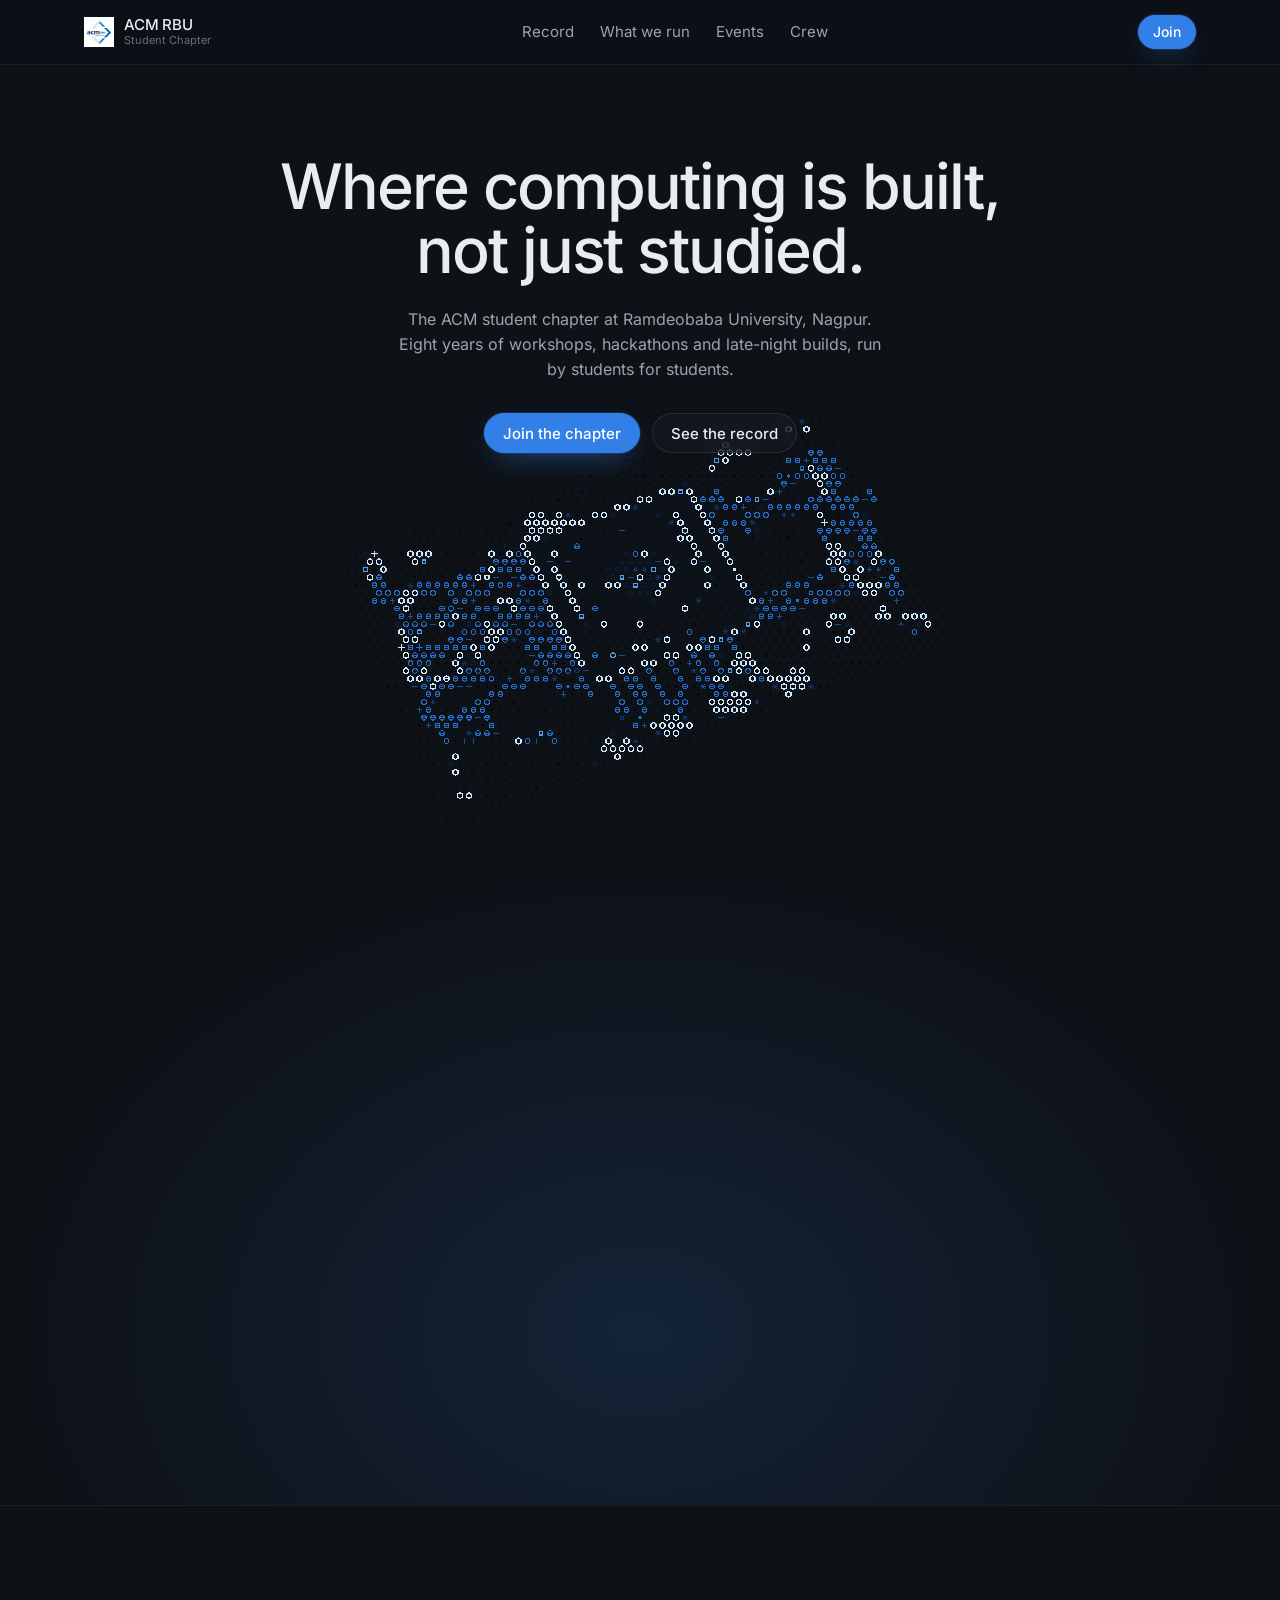
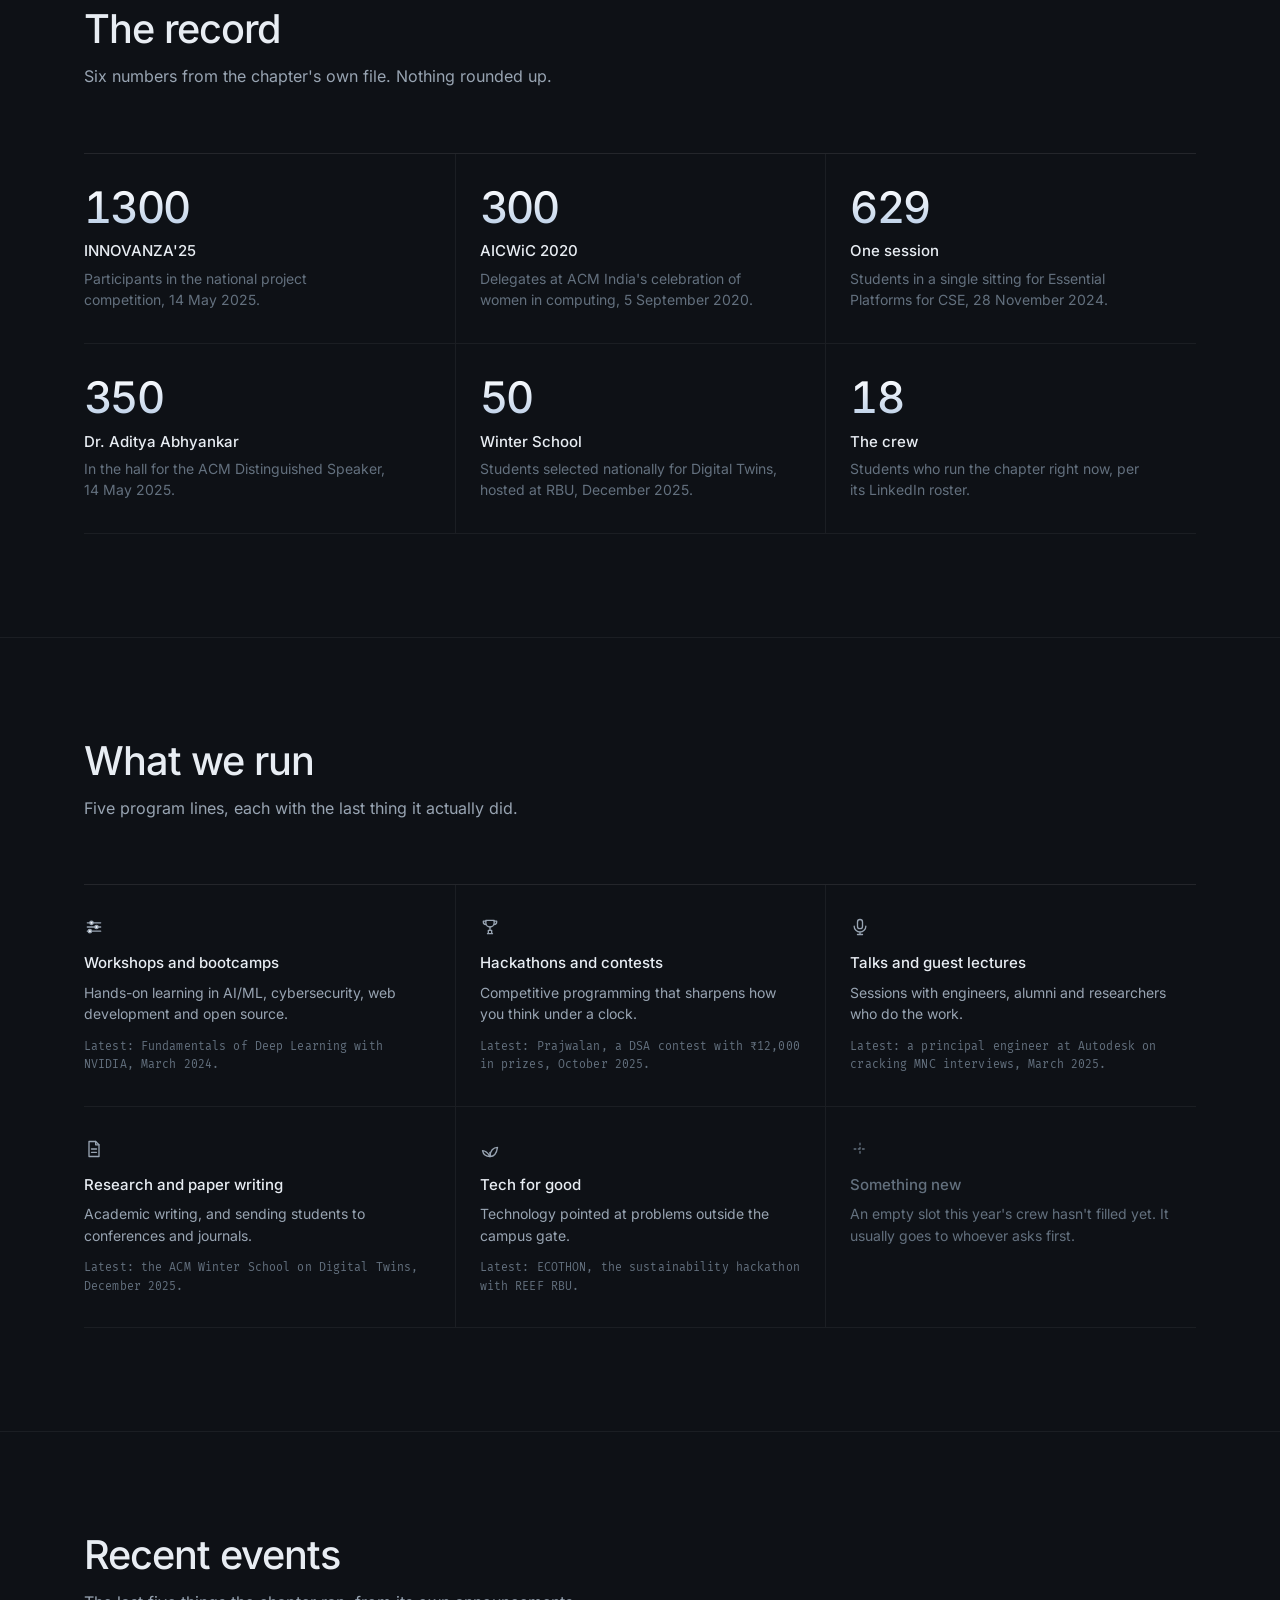
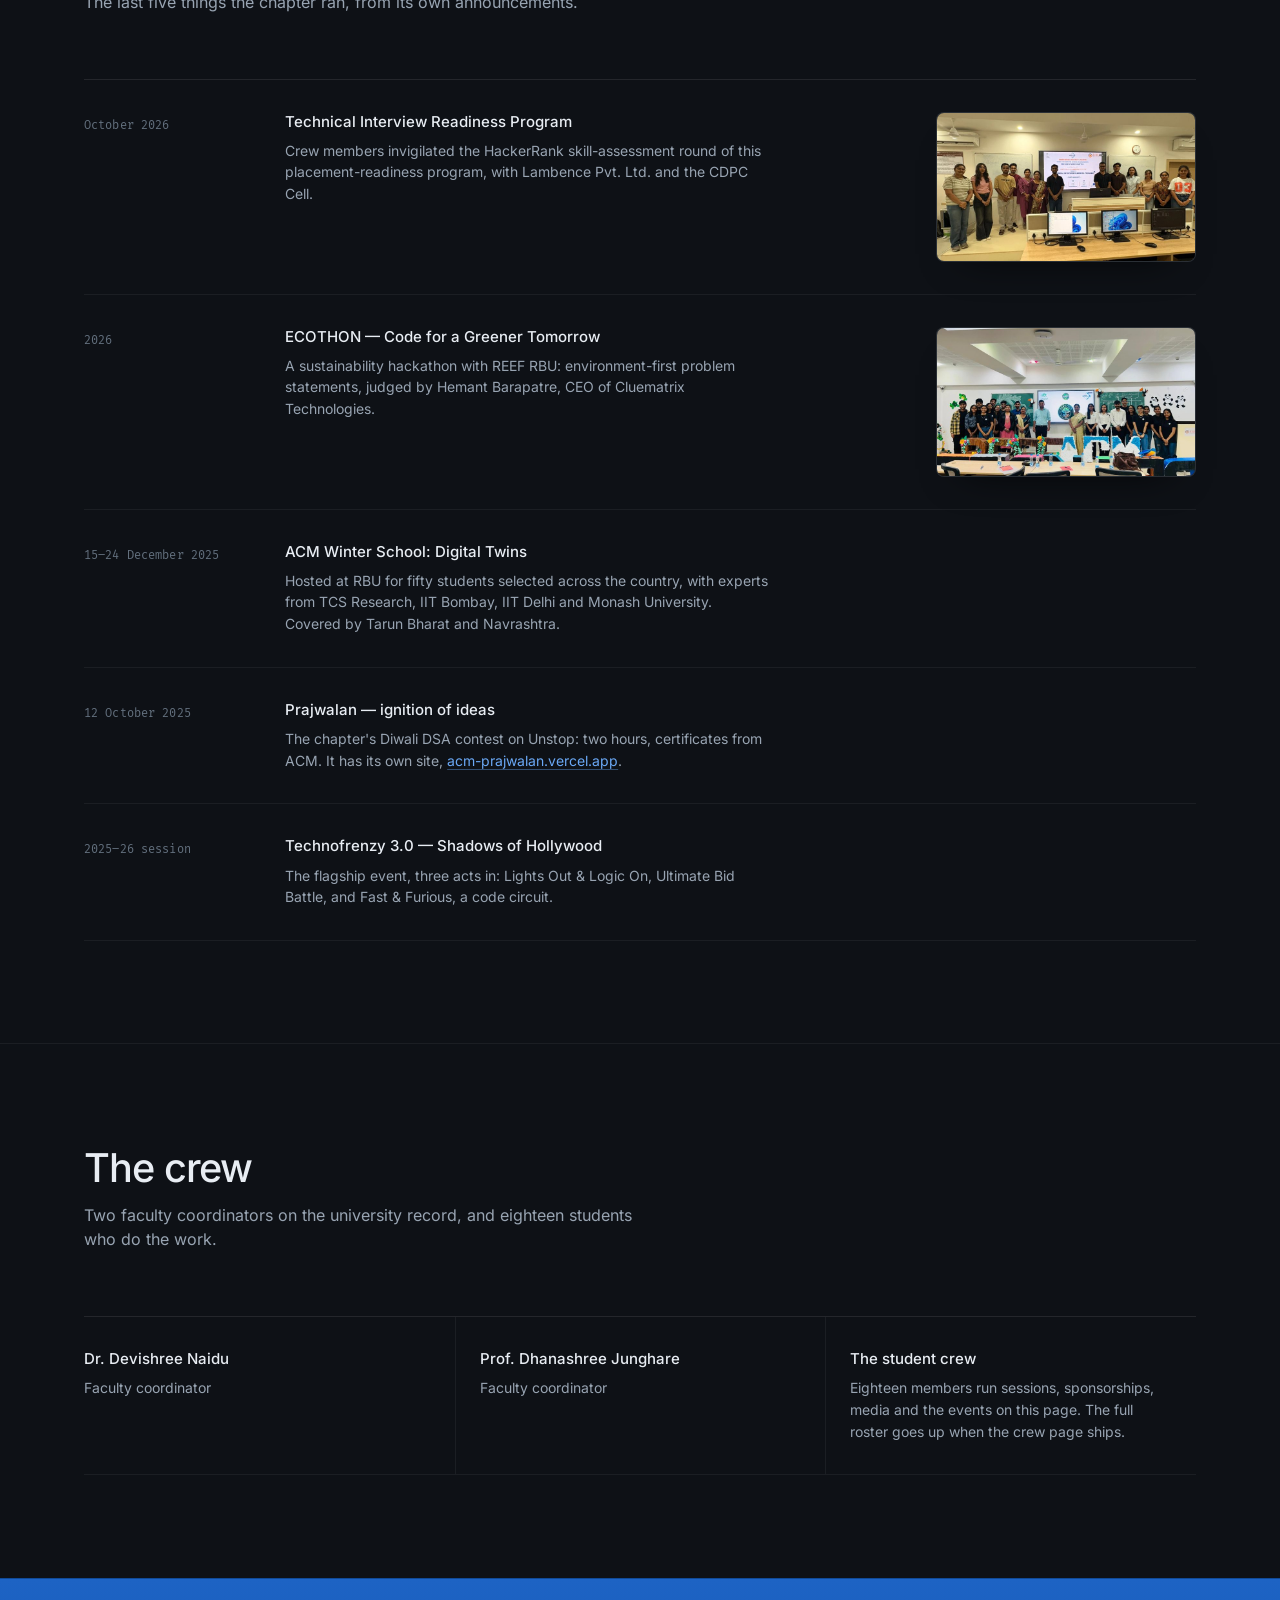
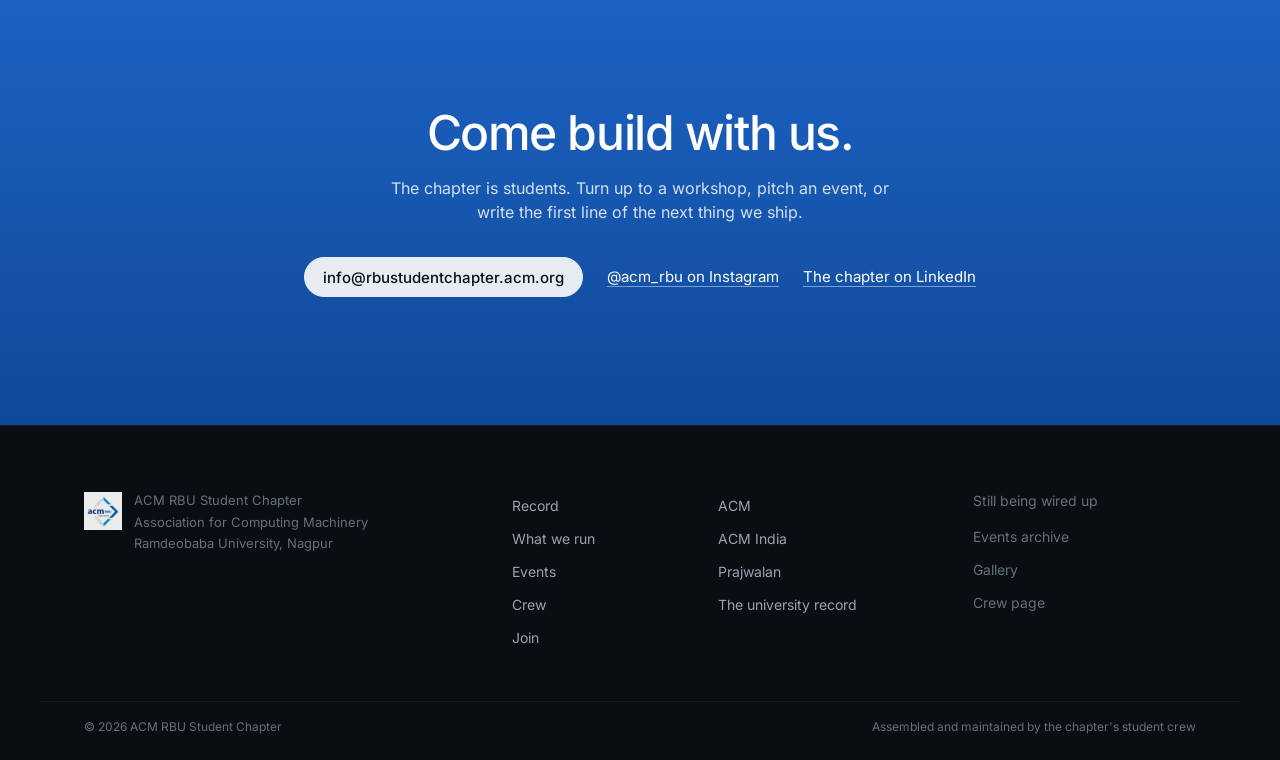
==== commit ac9b7908: "Rebuild the hero as a two-pass glyph field of the chapter's mainboard The board is rendered as real " ====
--- a/src/index.html
+++ b/src/index.html
@@ -14,7 +14,7 @@
 <meta property="og:image" content="https://acm-rbu-site.vercel.app/media/og-cover.jpg">
 <meta property="og:image:width" content="1200">
 <meta property="og:image:height" content="630">
-<meta property="og:image:alt" content="ACM RBU Student Chapter — the chapter logo inside a diamond ring on a blueprint grid.">
+<meta property="og:image:alt" content="The chapter's mainboard, assembled: a dark board with blue copper, gold contacts and the ACM mark on the die.">
 <meta property="og:type" content="website">
 <meta property="og:locale" content="en_IN">
 <meta name="twitter:card" content="summary_large_image">
@@ -27,7 +27,7 @@
 document.documentElement.classList.add("js")</script>
 <link rel="stylesheet" href="fonts.css">
 <link rel="stylesheet" href="site.css">
-<script defer src="machine.js"></script>
+<script type="module" src="scene.js"></script>
 </head>
 <body>
 <a class="skip" href="#main">Skip to content</a>
@@ -53,75 +53,63 @@
 
 <main id="main">
 
-  <!-- ============ hero: the chapter, drawn as its own mainboard ============ -->
+  <!-- ============ hero: the machine, assembled by scroll ============ -->
   <section class="hero" id="hero">
-    <div class="pin">
-      <div class="hero__board"><!--BOARD--></div>
-
+    <div class="hero__pin">
       <div class="hero__copy wrap">
-        <h1>Where computing is built, not just studied.</h1>
+        <h1>Where computing is built,<br>not just studied.</h1>
         <p class="hero__lead">The ACM student chapter at Ramdeobaba University, Nagpur.
-        Eight years of workshops, hackathons and late-night builds, run by students
-        for students.</p>
+        Eight years of workshops, hackathons and late-night builds, run by students for students.</p>
         <div class="hero__cta">
           <a class="btn btn--primary" href="#join">Join the chapter</a>
           <a class="btn btn--quiet" href="#record">See the record</a>
         </div>
       </div>
 
-      <div class="rail" aria-hidden="true"><span></span></div>
-    </div>
-  </section>
-
-  <!-- ============ the record: numbers from the chapter file ============ -->
+      <div class="stage-wrap">
+        <canvas class="stage" data-stage aria-hidden="true"></canvas>
+        <img class="stage-poster" src="media/board-poster.jpg" alt="The chapter's mainboard drawn as a field of glowing blue glyphs: copper traces, a socket, a heatsink and the ACM mark on the die." width="1887" height="1126">
+      </div>
+    </div>
+  </section>
+
+  <!-- ============ the record ============ -->
   <section class="sect" id="record">
     <div class="wrap">
       <header class="sect__head">
         <h2>The record</h2>
         <p class="sect__note">Six numbers from the chapter's own file. Nothing rounded up.</p>
       </header>
-      <ol class="spec">
-        <li>
-          <span class="spec__n">1300</span>
-          <div class="spec__body">
-            <h3>INNOVANZA'25</h3>
-            <p>Participants in the national project competition, 14 May 2025.</p>
-          </div>
-        </li>
-        <li>
-          <span class="spec__n">300</span>
-          <div class="spec__body">
-            <h3>AICWiC 2020</h3>
-            <p>Delegates at ACM India's celebration of women in computing, 5 September 2020.</p>
-          </div>
-        </li>
-        <li>
-          <span class="spec__n">629</span>
-          <div class="spec__body">
-            <h3>One session, 629 students</h3>
-            <p>Introduction to Essential Platforms for CSE, 28 November 2024.</p>
-          </div>
-        </li>
-        <li>
-          <span class="spec__n">350</span>
-          <div class="spec__body">
-            <h3>Dr. Aditya Abhyankar</h3>
-            <p>In the hall for the ACM Distinguished Speaker, 14 May 2025.</p>
-          </div>
-        </li>
-        <li>
-          <span class="spec__n">50</span>
-          <div class="spec__body">
-            <h3>ACM Winter School on Digital Twins</h3>
-            <p>Students selected nationally, hosted at RBU, December 2025.</p>
-          </div>
-        </li>
-        <li>
-          <span class="spec__n">18</span>
-          <div class="spec__body">
-            <h3>The crew</h3>
-            <p>Students who run the chapter right now, per its LinkedIn roster.</p>
-          </div>
+      <ol class="stats">
+        <li>
+          <span class="stats__n">1300</span>
+          <h3>INNOVANZA'25</h3>
+          <p>Participants in the national project competition, 14 May 2025.</p>
+        </li>
+        <li>
+          <span class="stats__n">300</span>
+          <h3>AICWiC 2020</h3>
+          <p>Delegates at ACM India's celebration of women in computing, 5 September 2020.</p>
+        </li>
+        <li>
+          <span class="stats__n">629</span>
+          <h3>One session</h3>
+          <p>Students in a single sitting for Essential Platforms for CSE, 28 November 2024.</p>
+        </li>
+        <li>
+          <span class="stats__n">350</span>
+          <h3>Dr. Aditya Abhyankar</h3>
+          <p>In the hall for the ACM Distinguished Speaker, 14 May 2025.</p>
+        </li>
+        <li>
+          <span class="stats__n">50</span>
+          <h3>Winter School</h3>
+          <p>Students selected nationally for Digital Twins, hosted at RBU, December 2025.</p>
+        </li>
+        <li>
+          <span class="stats__n">18</span>
+          <h3>The crew</h3>
+          <p>Students who run the chapter right now, per its LinkedIn roster.</p>
         </li>
       </ol>
     </div>
@@ -134,47 +122,41 @@
         <h2>What we run</h2>
         <p class="sect__note">Five program lines, each with the last thing it actually did.</p>
       </header>
-      <ul class="lines">
-        <li>
+      <ul class="grid6">
+        <li>
+          <svg class="ico" viewBox="0 0 24 24" fill="none" stroke="currentColor" stroke-width="1.6" aria-hidden="true"><path d="M4 7h16M4 12h16M4 17h16"/><circle cx="9" cy="7" r="2" fill="#f6f9fc"/><circle cx="15" cy="12" r="2" fill="#f6f9fc"/><circle cx="7" cy="17" r="2" fill="#f6f9fc"/></svg>
           <h3>Workshops and bootcamps</h3>
-          <div>
-            <p>Hands-on learning in AI/ML, cybersecurity, web development and open source.</p>
-            <p class="lines__last">Latest: Fundamentals of Deep Learning with NVIDIA, March 2024.</p>
-          </div>
-        </li>
-        <li>
+          <p>Hands-on learning in AI/ML, cybersecurity, web development and open source.</p>
+          <p class="grid6__last">Latest: Fundamentals of Deep Learning with NVIDIA, March 2024.</p>
+        </li>
+        <li>
+          <svg class="ico" viewBox="0 0 24 24" fill="none" stroke="currentColor" stroke-width="1.6" aria-hidden="true"><path d="M7 4h10v3a5 5 0 0 1-10 0z"/><path d="M7 5H4v1a3 3 0 0 0 3 3M17 5h3v1a3 3 0 0 1-3 3"/><path d="M12 12v4M9 20h6M10 16h4v4h-4z"/></svg>
           <h3>Hackathons and contests</h3>
-          <div>
-            <p>Competitive programming that sharpens how you think under a clock.</p>
-            <p class="lines__last">Latest: Prajwalan, a DSA contest with ₹12,000 in prizes, October 2025.</p>
-          </div>
-        </li>
-        <li>
+          <p>Competitive programming that sharpens how you think under a clock.</p>
+          <p class="grid6__last">Latest: Prajwalan, a DSA contest with ₹12,000 in prizes, October 2025.</p>
+        </li>
+        <li>
+          <svg class="ico" viewBox="0 0 24 24" fill="none" stroke="currentColor" stroke-width="1.6" aria-hidden="true"><rect x="9" y="3" width="6" height="11" rx="3"/><path d="M5 11a7 7 0 0 0 14 0M12 18v3M9 21h6"/></svg>
           <h3>Talks and guest lectures</h3>
-          <div>
-            <p>Sessions with engineers, alumni and researchers who do the work.</p>
-            <p class="lines__last">Latest: a principal engineer at Autodesk on cracking MNC interviews, March 2025.</p>
-          </div>
-        </li>
-        <li>
+          <p>Sessions with engineers, alumni and researchers who do the work.</p>
+          <p class="grid6__last">Latest: a principal engineer at Autodesk on cracking MNC interviews, March 2025.</p>
+        </li>
+        <li>
+          <svg class="ico" viewBox="0 0 24 24" fill="none" stroke="currentColor" stroke-width="1.6" aria-hidden="true"><path d="M6 3h8l4 4v14H6z"/><path d="M14 3v4h4M9 12h6M9 16h6"/></svg>
           <h3>Research and paper writing</h3>
-          <div>
-            <p>Academic writing, and sending students to conferences and journals.</p>
-            <p class="lines__last">Latest: the ACM Winter School on Digital Twins, December 2025.</p>
-          </div>
-        </li>
-        <li>
+          <p>Academic writing, and sending students to conferences and journals.</p>
+          <p class="grid6__last">Latest: the ACM Winter School on Digital Twins, December 2025.</p>
+        </li>
+        <li>
+          <svg class="ico" viewBox="0 0 24 24" fill="none" stroke="currentColor" stroke-width="1.6" aria-hidden="true"><path d="M12 21c0-7 4-11 9-11-1 7-4 11-9 11z"/><path d="M12 21C9 16 6 14 3 14c1 5 4 7 9 7z"/><path d="M12 21v-5"/></svg>
           <h3>Tech for good</h3>
-          <div>
-            <p>Technology pointed at problems outside the campus gate.</p>
-            <p class="lines__last">Latest: ECOTHON, the sustainability hackathon with REEF RBU.</p>
-          </div>
-        </li>
-        <li class="lines__open">
+          <p>Technology pointed at problems outside the campus gate.</p>
+          <p class="grid6__last">Latest: ECOTHON, the sustainability hackathon with REEF RBU.</p>
+        </li>
+        <li class="grid6__open">
+          <svg class="ico" viewBox="0 0 24 24" fill="none" stroke="currentColor" stroke-width="1.6" aria-hidden="true"><path d="M12 5v14M5 12h14" stroke-dasharray="2 3"/></svg>
           <h3>Something new</h3>
-          <div>
-            <p>An empty slot this year's crew hasn't filled yet. It usually goes to whoever asks first.</p>
-          </div>
+          <p>An empty slot this year's crew hasn't filled yet. It usually goes to whoever asks first.</p>
         </li>
       </ul>
     </div>
@@ -240,8 +222,8 @@
     <div class="wrap">
       <header class="sect__head">
         <h2>The crew</h2>
-        <p class="sect__note">Two faculty coordinators on the university record, and eighteen students
-        who do the work.</p>
+        <p class="sect__note">Two faculty coordinators on the university record, and eighteen
+        students who do the work.</p>
       </header>
       <ul class="people">
         <li>
@@ -263,9 +245,9 @@
 
   <!-- ============ join ============ -->
   <section class="sect sect--join" id="join">
-    <div class="wrap">
+    <div class="wrap join">
       <h2>Come build with us.</h2>
-      <p class="sect__note">The chapter is students. Turn up to a workshop, pitch an event, or
+      <p class="join__note">The chapter is students. Turn up to a workshop, pitch an event, or
       write the first line of the next thing we ship.</p>
       <div class="join__links">
         <a class="btn btn--inverse" href="mailto:info@rbustudentchapter.acm.org">info@rbustudentchapter.acm.org</a>
--- a/src/fonts.css
+++ b/src/fonts.css
@@ -1,16 +1,35 @@
-@font-face{font-family:'Space Grotesk';font-style:normal;font-weight:500;font-display:swap;src:url('media/fonts/Space-Grotesk-500-vietnamese.woff2') format('woff2');unicode-range:U+0102-0103, U+0110-0111, U+0128-0129, U+0168-0169, U+01A0-01A1, U+01AF-01B0, U+0300-0301, U+0303-0304, U+0308-0309, U+0323, U+0329, U+1EA0-1EF9, U+20AB;}
-@font-face{font-family:'Space Grotesk';font-style:normal;font-weight:500;font-display:swap;src:url('media/fonts/Space-Grotesk-500-latin-ext.woff2') format('woff2');unicode-range:U+0100-02BA, U+02BD-02C5, U+02C7-02CC, U+02CE-02D7, U+02DD-02FF, U+0304, U+0308, U+0329, U+1D00-1DBF, U+1E00-1E9F, U+1EF2-1EFF, U+2020, U+20A0-20AB, U+20AD-20C4, U+2113, U+2C60-2C7F, U+A720-A7FF;}
-@font-face{font-family:'Space Grotesk';font-style:normal;font-weight:500;font-display:swap;src:url('media/fonts/Space-Grotesk-500-latin.woff2') format('woff2');unicode-range:U+0000-00FF, U+0131, U+0152-0153, U+02BB-02BC, U+02C6, U+02DA, U+02DC, U+0304, U+0308, U+0329, U+2000-206F, U+20AC, U+2122, U+2191, U+2193, U+2212, U+2215, U+FEFF, U+FFFD;}
-@font-face{font-family:'Space Grotesk';font-style:normal;font-weight:700;font-display:swap;src:url('media/fonts/Space-Grotesk-700-vietnamese.woff2') format('woff2');unicode-range:U+0102-0103, U+0110-0111, U+0128-0129, U+0168-0169, U+01A0-01A1, U+01AF-01B0, U+0300-0301, U+0303-0304, U+0308-0309, U+0323, U+0329, U+1EA0-1EF9, U+20AB;}
-@font-face{font-family:'Space Grotesk';font-style:normal;font-weight:700;font-display:swap;src:url('media/fonts/Space-Grotesk-700-latin-ext.woff2') format('woff2');unicode-range:U+0100-02BA, U+02BD-02C5, U+02C7-02CC, U+02CE-02D7, U+02DD-02FF, U+0304, U+0308, U+0329, U+1D00-1DBF, U+1E00-1E9F, U+1EF2-1EFF, U+2020, U+20A0-20AB, U+20AD-20C4, U+2113, U+2C60-2C7F, U+A720-A7FF;}
-@font-face{font-family:'Space Grotesk';font-style:normal;font-weight:700;font-display:swap;src:url('media/fonts/Space-Grotesk-700-latin.woff2') format('woff2');unicode-range:U+0000-00FF, U+0131, U+0152-0153, U+02BB-02BC, U+02C6, U+02DA, U+02DC, U+0304, U+0308, U+0329, U+2000-206F, U+20AC, U+2122, U+2191, U+2193, U+2212, U+2215, U+FEFF, U+FFFD;}
-@font-face{font-family:'IBM Plex Mono';font-style:normal;font-weight:400;font-display:swap;src:url('media/fonts/IBM-Plex-Mono-400-cyrillic-ext.woff2') format('woff2');unicode-range:U+0460-052F, U+1C80-1C8A, U+20B4, U+2DE0-2DFF, U+A640-A69F, U+FE2E-FE2F;}
-@font-face{font-family:'IBM Plex Mono';font-style:normal;font-weight:400;font-display:swap;src:url('media/fonts/IBM-Plex-Mono-400-cyrillic.woff2') format('woff2');unicode-range:U+0301, U+0400-045F, U+0490-0491, U+04B0-04B1, U+2116;}
-@font-face{font-family:'IBM Plex Mono';font-style:normal;font-weight:400;font-display:swap;src:url('media/fonts/IBM-Plex-Mono-400-vietnamese.woff2') format('woff2');unicode-range:U+0102-0103, U+0110-0111, U+0128-0129, U+0168-0169, U+01A0-01A1, U+01AF-01B0, U+0300-0301, U+0303-0304, U+0308-0309, U+0323, U+0329, U+1EA0-1EF9, U+20AB;}
-@font-face{font-family:'IBM Plex Mono';font-style:normal;font-weight:400;font-display:swap;src:url('media/fonts/IBM-Plex-Mono-400-latin-ext.woff2') format('woff2');unicode-range:U+0100-02BA, U+02BD-02C5, U+02C7-02CC, U+02CE-02D7, U+02DD-02FF, U+0304, U+0308, U+0329, U+1D00-1DBF, U+1E00-1E9F, U+1EF2-1EFF, U+2020, U+20A0-20AB, U+20AD-20C4, U+2113, U+2C60-2C7F, U+A720-A7FF;}
-@font-face{font-family:'IBM Plex Mono';font-style:normal;font-weight:400;font-display:swap;src:url('media/fonts/IBM-Plex-Mono-400-latin.woff2') format('woff2');unicode-range:U+0000-00FF, U+0131, U+0152-0153, U+02BB-02BC, U+02C6, U+02DA, U+02DC, U+0304, U+0308, U+0329, U+2000-206F, U+20AC, U+2122, U+2191, U+2193, U+2212, U+2215, U+FEFF, U+FFFD;}
-@font-face{font-family:'IBM Plex Mono';font-style:normal;font-weight:600;font-display:swap;src:url('media/fonts/IBM-Plex-Mono-600-cyrillic-ext.woff2') format('woff2');unicode-range:U+0460-052F, U+1C80-1C8A, U+20B4, U+2DE0-2DFF, U+A640-A69F, U+FE2E-FE2F;}
-@font-face{font-family:'IBM Plex Mono';font-style:normal;font-weight:600;font-display:swap;src:url('media/fonts/IBM-Plex-Mono-600-cyrillic.woff2') format('woff2');unicode-range:U+0301, U+0400-045F, U+0490-0491, U+04B0-04B1, U+2116;}
-@font-face{font-family:'IBM Plex Mono';font-style:normal;font-weight:600;font-display:swap;src:url('media/fonts/IBM-Plex-Mono-600-vietnamese.woff2') format('woff2');unicode-range:U+0102-0103, U+0110-0111, U+0128-0129, U+0168-0169, U+01A0-01A1, U+01AF-01B0, U+0300-0301, U+0303-0304, U+0308-0309, U+0323, U+0329, U+1EA0-1EF9, U+20AB;}
-@font-face{font-family:'IBM Plex Mono';font-style:normal;font-weight:600;font-display:swap;src:url('media/fonts/IBM-Plex-Mono-600-latin-ext.woff2') format('woff2');unicode-range:U+0100-02BA, U+02BD-02C5, U+02C7-02CC, U+02CE-02D7, U+02DD-02FF, U+0304, U+0308, U+0329, U+1D00-1DBF, U+1E00-1E9F, U+1EF2-1EFF, U+2020, U+20A0-20AB, U+20AD-20C4, U+2113, U+2C60-2C7F, U+A720-A7FF;}
-@font-face{font-family:'IBM Plex Mono';font-style:normal;font-weight:600;font-display:swap;src:url('media/fonts/IBM-Plex-Mono-600-latin.woff2') format('woff2');unicode-range:U+0000-00FF, U+0131, U+0152-0153, U+02BB-02BC, U+02C6, U+02DA, U+02DC, U+0304, U+0308, U+0329, U+2000-206F, U+20AC, U+2122, U+2191, U+2193, U+2212, U+2215, U+FEFF, U+FFFD;}
+@font-face{font-family:'Inter';font-style:normal;font-weight:400;font-display:swap;src:url('media/fonts/Inter-400-cyrillic-ext.woff2') format('woff2');unicode-range:U+0460-052F, U+1C80-1C8A, U+20B4, U+2DE0-2DFF, U+A640-A69F, U+FE2E-FE2F;}
+@font-face{font-family:'Inter';font-style:normal;font-weight:400;font-display:swap;src:url('media/fonts/Inter-400-cyrillic.woff2') format('woff2');unicode-range:U+0301, U+0400-045F, U+0490-0491, U+04B0-04B1, U+2116;}
+@font-face{font-family:'Inter';font-style:normal;font-weight:400;font-display:swap;src:url('media/fonts/Inter-400-greek-ext.woff2') format('woff2');unicode-range:U+1F00-1FFF;}
+@font-face{font-family:'Inter';font-style:normal;font-weight:400;font-display:swap;src:url('media/fonts/Inter-400-greek.woff2') format('woff2');unicode-range:U+0370-0377, U+037A-037F, U+0384-038A, U+038C, U+038E-03A1, U+03A3-03FF;}
+@font-face{font-family:'Inter';font-style:normal;font-weight:400;font-display:swap;src:url('media/fonts/Inter-400-vietnamese.woff2') format('woff2');unicode-range:U+0102-0103, U+0110-0111, U+0128-0129, U+0168-0169, U+01A0-01A1, U+01AF-01B0, U+0300-0301, U+0303-0304, U+0308-0309, U+0323, U+0329, U+1EA0-1EF9, U+20AB;}
+@font-face{font-family:'Inter';font-style:normal;font-weight:400;font-display:swap;src:url('media/fonts/Inter-400-latin-ext.woff2') format('woff2');unicode-range:U+0100-02BA, U+02BD-02C5, U+02C7-02CC, U+02CE-02D7, U+02DD-02FF, U+0304, U+0308, U+0329, U+1D00-1DBF, U+1E00-1E9F, U+1EF2-1EFF, U+2020, U+20A0-20AB, U+20AD-20C4, U+2113, U+2C60-2C7F, U+A720-A7FF;}
+@font-face{font-family:'Inter';font-style:normal;font-weight:400;font-display:swap;src:url('media/fonts/Inter-400-latin.woff2') format('woff2');unicode-range:U+0000-00FF, U+0131, U+0152-0153, U+02BB-02BC, U+02C6, U+02DA, U+02DC, U+0304, U+0308, U+0329, U+2000-206F, U+20AC, U+2122, U+2191, U+2193, U+2212, U+2215, U+FEFF, U+FFFD;}
+@font-face{font-family:'Inter';font-style:normal;font-weight:500;font-display:swap;src:url('media/fonts/Inter-500-cyrillic-ext.woff2') format('woff2');unicode-range:U+0460-052F, U+1C80-1C8A, U+20B4, U+2DE0-2DFF, U+A640-A69F, U+FE2E-FE2F;}
+@font-face{font-family:'Inter';font-style:normal;font-weight:500;font-display:swap;src:url('media/fonts/Inter-500-cyrillic.woff2') format('woff2');unicode-range:U+0301, U+0400-045F, U+0490-0491, U+04B0-04B1, U+2116;}
+@font-face{font-family:'Inter';font-style:normal;font-weight:500;font-display:swap;src:url('media/fonts/Inter-500-greek-ext.woff2') format('woff2');unicode-range:U+1F00-1FFF;}
+@font-face{font-family:'Inter';font-style:normal;font-weight:500;font-display:swap;src:url('media/fonts/Inter-500-greek.woff2') format('woff2');unicode-range:U+0370-0377, U+037A-037F, U+0384-038A, U+038C, U+038E-03A1, U+03A3-03FF;}
+@font-face{font-family:'Inter';font-style:normal;font-weight:500;font-display:swap;src:url('media/fonts/Inter-500-vietnamese.woff2') format('woff2');unicode-range:U+0102-0103, U+0110-0111, U+0128-0129, U+0168-0169, U+01A0-01A1, U+01AF-01B0, U+0300-0301, U+0303-0304, U+0308-0309, U+0323, U+0329, U+1EA0-1EF9, U+20AB;}
+@font-face{font-family:'Inter';font-style:normal;font-weight:500;font-display:swap;src:url('media/fonts/Inter-500-latin-ext.woff2') format('woff2');unicode-range:U+0100-02BA, U+02BD-02C5, U+02C7-02CC, U+02CE-02D7, U+02DD-02FF, U+0304, U+0308, U+0329, U+1D00-1DBF, U+1E00-1E9F, U+1EF2-1EFF, U+2020, U+20A0-20AB, U+20AD-20C4, U+2113, U+2C60-2C7F, U+A720-A7FF;}
+@font-face{font-family:'Inter';font-style:normal;font-weight:500;font-display:swap;src:url('media/fonts/Inter-500-latin.woff2') format('woff2');unicode-range:U+0000-00FF, U+0131, U+0152-0153, U+02BB-02BC, U+02C6, U+02DA, U+02DC, U+0304, U+0308, U+0329, U+2000-206F, U+20AC, U+2122, U+2191, U+2193, U+2212, U+2215, U+FEFF, U+FFFD;}
+@font-face{font-family:'Inter';font-style:normal;font-weight:600;font-display:swap;src:url('media/fonts/Inter-600-cyrillic-ext.woff2') format('woff2');unicode-range:U+0460-052F, U+1C80-1C8A, U+20B4, U+2DE0-2DFF, U+A640-A69F, U+FE2E-FE2F;}
+@font-face{font-family:'Inter';font-style:normal;font-weight:600;font-display:swap;src:url('media/fonts/Inter-600-cyrillic.woff2') format('woff2');unicode-range:U+0301, U+0400-045F, U+0490-0491, U+04B0-04B1, U+2116;}
+@font-face{font-family:'Inter';font-style:normal;font-weight:600;font-display:swap;src:url('media/fonts/Inter-600-greek-ext.woff2') format('woff2');unicode-range:U+1F00-1FFF;}
+@font-face{font-family:'Inter';font-style:normal;font-weight:600;font-display:swap;src:url('media/fonts/Inter-600-greek.woff2') format('woff2');unicode-range:U+0370-0377, U+037A-037F, U+0384-038A, U+038C, U+038E-03A1, U+03A3-03FF;}
+@font-face{font-family:'Inter';font-style:normal;font-weight:600;font-display:swap;src:url('media/fonts/Inter-600-vietnamese.woff2') format('woff2');unicode-range:U+0102-0103, U+0110-0111, U+0128-0129, U+0168-0169, U+01A0-01A1, U+01AF-01B0, U+0300-0301, U+0303-0304, U+0308-0309, U+0323, U+0329, U+1EA0-1EF9, U+20AB;}
+@font-face{font-family:'Inter';font-style:normal;font-weight:600;font-display:swap;src:url('media/fonts/Inter-600-latin-ext.woff2') format('woff2');unicode-range:U+0100-02BA, U+02BD-02C5, U+02C7-02CC, U+02CE-02D7, U+02DD-02FF, U+0304, U+0308, U+0329, U+1D00-1DBF, U+1E00-1E9F, U+1EF2-1EFF, U+2020, U+20A0-20AB, U+20AD-20C4, U+2113, U+2C60-2C7F, U+A720-A7FF;}
+@font-face{font-family:'Inter';font-style:normal;font-weight:600;font-display:swap;src:url('media/fonts/Inter-600-latin.woff2') format('woff2');unicode-range:U+0000-00FF, U+0131, U+0152-0153, U+02BB-02BC, U+02C6, U+02DA, U+02DC, U+0304, U+0308, U+0329, U+2000-206F, U+20AC, U+2122, U+2191, U+2193, U+2212, U+2215, U+FEFF, U+FFFD;}
+@font-face{font-family:'Fira Mono';font-style:normal;font-weight:400;font-display:swap;src:url('media/fonts/Fira-Mono-400-cyrillic-ext.woff2') format('woff2');unicode-range:U+0460-052F, U+1C80-1C8A, U+20B4, U+2DE0-2DFF, U+A640-A69F, U+FE2E-FE2F;}
+@font-face{font-family:'Fira Mono';font-style:normal;font-weight:400;font-display:swap;src:url('media/fonts/Fira-Mono-400-cyrillic.woff2') format('woff2');unicode-range:U+0301, U+0400-045F, U+0490-0491, U+04B0-04B1, U+2116;}
+@font-face{font-family:'Fira Mono';font-style:normal;font-weight:400;font-display:swap;src:url('media/fonts/Fira-Mono-400-greek-ext.woff2') format('woff2');unicode-range:U+1F00-1FFF;}
+@font-face{font-family:'Fira Mono';font-style:normal;font-weight:400;font-display:swap;src:url('media/fonts/Fira-Mono-400-greek.woff2') format('woff2');unicode-range:U+0370-0377, U+037A-037F, U+0384-038A, U+038C, U+038E-03A1, U+03A3-03FF;}
+@font-face{font-family:'Fira Mono';font-style:normal;font-weight:400;font-display:swap;src:url('media/fonts/Fira-Mono-400-symbols2.woff2') format('woff2');unicode-range:U+2000-2001, U+2004-2008, U+200A, U+23B8-23BD, U+2500-259F;}
+@font-face{font-family:'Fira Mono';font-style:normal;font-weight:400;font-display:swap;src:url('media/fonts/Fira-Mono-400-latin-ext.woff2') format('woff2');unicode-range:U+0100-02BA, U+02BD-02C5, U+02C7-02CC, U+02CE-02D7, U+02DD-02FF, U+0304, U+0308, U+0329, U+1D00-1DBF, U+1E00-1E9F, U+1EF2-1EFF, U+2020, U+20A0-20AB, U+20AD-20C4, U+2113, U+2C60-2C7F, U+A720-A7FF;}
+@font-face{font-family:'Fira Mono';font-style:normal;font-weight:400;font-display:swap;src:url('media/fonts/Fira-Mono-400-latin.woff2') format('woff2');unicode-range:U+0000-00FF, U+0131, U+0152-0153, U+02BB-02BC, U+02C6, U+02DA, U+02DC, U+0304, U+0308, U+0329, U+2000-206F, U+20AC, U+2122, U+2191, U+2193, U+2212, U+2215, U+FEFF, U+FFFD;}
+@font-face{font-family:'Fira Mono';font-style:normal;font-weight:500;font-display:swap;src:url('media/fonts/Fira-Mono-500-cyrillic-ext.woff2') format('woff2');unicode-range:U+0460-052F, U+1C80-1C8A, U+20B4, U+2DE0-2DFF, U+A640-A69F, U+FE2E-FE2F;}
+@font-face{font-family:'Fira Mono';font-style:normal;font-weight:500;font-display:swap;src:url('media/fonts/Fira-Mono-500-cyrillic.woff2') format('woff2');unicode-range:U+0301, U+0400-045F, U+0490-0491, U+04B0-04B1, U+2116;}
+@font-face{font-family:'Fira Mono';font-style:normal;font-weight:500;font-display:swap;src:url('media/fonts/Fira-Mono-500-greek-ext.woff2') format('woff2');unicode-range:U+1F00-1FFF;}
+@font-face{font-family:'Fira Mono';font-style:normal;font-weight:500;font-display:swap;src:url('media/fonts/Fira-Mono-500-greek.woff2') format('woff2');unicode-range:U+0370-0377, U+037A-037F, U+0384-038A, U+038C, U+038E-03A1, U+03A3-03FF;}
+@font-face{font-family:'Fira Mono';font-style:normal;font-weight:500;font-display:swap;src:url('media/fonts/Fira-Mono-500-symbols2.woff2') format('woff2');unicode-range:U+2000-2001, U+2004-2008, U+200A, U+23B8-23BD, U+2500-259F;}
+@font-face{font-family:'Fira Mono';font-style:normal;font-weight:500;font-display:swap;src:url('media/fonts/Fira-Mono-500-latin-ext.woff2') format('woff2');unicode-range:U+0100-02BA, U+02BD-02C5, U+02C7-02CC, U+02CE-02D7, U+02DD-02FF, U+0304, U+0308, U+0329, U+1D00-1DBF, U+1E00-1E9F, U+1EF2-1EFF, U+2020, U+20A0-20AB, U+20AD-20C4, U+2113, U+2C60-2C7F, U+A720-A7FF;}
+@font-face{font-family:'Fira Mono';font-style:normal;font-weight:500;font-display:swap;src:url('media/fonts/Fira-Mono-500-latin.woff2') format('woff2');unicode-range:U+0000-00FF, U+0131, U+0152-0153, U+02BB-02BC, U+02C6, U+02DA, U+02DC, U+0304, U+0308, U+0329, U+2000-206F, U+20AC, U+2122, U+2191, U+2193, U+2212, U+2215, U+FEFF, U+FFFD;}
--- a/src/site.css
+++ b/src/site.css
@@ -1,29 +1,32 @@
 /* ==========================================================================
    ACM RBU Student Chapter
-   A technical sheet: one machine drawing, then rows of facts. Hairlines,
-   tabular numbers, no cards. Blue is the board's copper, amber is power.
+
+   The system is Modal's: near-black, one weight of type at two sizes, pill
+   buttons, hairline rows, and a single accent. The accent is the chapter's
+   own blue — copper, not their green — so the machine and the mark agree.
    ========================================================================== */
 
 :root {
-  /* surfaces */
-  --paper: #f6f9fc;
-  --sheet: #ffffff;
-  --ink: #0f171f;
-  --ink-2: #3d4a57;
-  --ink-3: #5f707c;
-
-  /* lines */
-  --rule: #dbe3ea;
-  --rule-soft: #e8eef3;
-  --copper: #1660c0;
-  --copper-lit: #3280e7;
-  --power: #ffc105;
-
-  /* type */
-  --font-display: "Space Grotesk", "Segoe UI", system-ui, sans-serif;
-  --font-mono: "IBM Plex Mono", ui-monospace, "Cascadia Mono", Consolas, monospace;
-
-  /* space (4px base) */
+  --bg: #0e1116;
+  --bg-deep: #0a0d11;
+  --panel: #151a21;
+
+  --fg: #e8edf3;
+  --fg-2: #98a4b2;
+  --fg-3: #63707e;
+
+  --ink: #08101a;
+
+  --accent: #3280e7;
+  --accent-lit: #6aa8f5;
+  --accent-deep: #0f74c5;
+
+  --line: rgba(255, 255, 255, 0.09);
+  --line-soft: rgba(255, 255, 255, 0.055);
+
+  --font-sans: "Inter", "Segoe UI", system-ui, -apple-system, sans-serif;
+  --font-mono: "Fira Mono", ui-monospace, "Cascadia Mono", Consolas, monospace;
+
   --s1: 4px;
   --s2: 8px;
   --s3: 12px;
@@ -33,10 +36,11 @@
   --s7: 48px;
   --s8: 64px;
   --s9: 96px;
-
-  /* shape */
-  --r: 3px;
-  --r-btn: 4px;
+  --s10: 128px;
+
+  --r: 8px;
+  --r-sm: 4px;
+  --r-pill: 48px;
 }
 
 /* ------------------------------------------------------------------ base -- */
@@ -49,6 +53,7 @@
 
 html {
   -webkit-text-size-adjust: 100%;
+  background: var(--bg);
 }
 
 html.js {
@@ -57,14 +62,15 @@
 
 body {
   margin: 0;
-  background: var(--paper);
-  color: var(--ink);
-  font-family: var(--font-display);
-  font-weight: 500;
+  background: var(--bg);
+  color: var(--fg);
+  font-family: var(--font-sans);
+  font-weight: 400;
   font-size: 16px;
-  line-height: 1.6;
+  line-height: 1.5;
   -webkit-font-smoothing: antialiased;
   text-rendering: optimizeLegibility;
+  overflow-x: hidden;
 }
 
 h1,
@@ -84,16 +90,17 @@
 }
 
 img,
-svg {
+svg,
+canvas {
   display: block;
   max-width: 100%;
 }
 
 a {
-  color: var(--copper);
+  color: var(--accent-lit);
   text-decoration-thickness: 1px;
   text-underline-offset: 3px;
-  text-decoration-color: rgba(22, 96, 192, 0.35);
+  text-decoration-color: rgba(106, 168, 245, 0.4);
 }
 
 a:hover {
@@ -101,30 +108,21 @@
 }
 
 ::selection {
-  background: rgba(50, 128, 231, 0.2);
+  background: rgba(50, 128, 231, 0.35);
+  color: #fff;
 }
 
 :focus-visible {
-  outline: 2px solid var(--copper);
+  outline: 2px solid var(--accent-lit);
   outline-offset: 3px;
-  border-radius: 2px;
+  border-radius: 4px;
 }
 
 .wrap {
   width: 100%;
-  max-width: 1160px;
+  max-width: 1200px;
   margin-inline: auto;
-  padding-inline: clamp(20px, 4vw, 40px);
-}
-
-.sr-only {
-  position: absolute;
-  width: 1px;
-  height: 1px;
-  margin: -1px;
-  overflow: hidden;
-  clip: rect(0 0 0 0);
-  white-space: nowrap;
+  padding-inline: clamp(20px, 4vw, 44px);
 }
 
 .skip {
@@ -133,11 +131,11 @@
   left: 10px;
   z-index: 100;
   padding: 10px 14px;
-  border-radius: var(--r-btn);
-  background: var(--ink);
-  color: var(--paper);
+  border-radius: var(--r-pill);
+  background: var(--fg);
+  color: var(--ink);
   font-size: 14px;
-  font-weight: 700;
+  font-weight: 500;
   text-decoration: none;
   transform: translateY(-180%);
   transition: transform 0.15s ease;
@@ -153,30 +151,30 @@
   position: sticky;
   top: 0;
   z-index: 50;
-  background: rgba(246, 249, 252, 0.94);
-  border-bottom: 1px solid var(--rule);
-  backdrop-filter: blur(8px);
-  -webkit-backdrop-filter: blur(8px);
+  background: rgba(14, 17, 22, 0.78);
+  border-bottom: 1px solid var(--line-soft);
+  backdrop-filter: saturate(160%) blur(14px);
+  -webkit-backdrop-filter: saturate(160%) blur(14px);
 }
 
 .nav__row {
   display: flex;
   align-items: center;
-  gap: var(--s5);
-  min-height: 62px;
+  gap: var(--s4);
+  min-height: 64px;
 }
 
 .brand {
   display: flex;
   align-items: center;
   gap: 10px;
-  color: var(--ink);
+  color: var(--fg);
   text-decoration: none;
 }
 
 .brand__logo {
-  width: 34px;
-  height: 34px;
+  width: 30px;
+  height: 30px;
   object-fit: contain;
 }
 
@@ -188,31 +186,33 @@
 
 .brand__word strong {
   font-size: 15px;
-  font-weight: 700;
+  font-weight: 500;
   letter-spacing: -0.01em;
 }
 
 .brand__word span {
-  font-size: 11.5px;
-  color: var(--ink-3);
+  font-size: 11px;
+  color: var(--fg-3);
 }
 
 .nav__links {
   display: flex;
-  gap: var(--s5);
-  margin-left: auto;
-  font-size: 14.5px;
+  gap: 2px;
+  margin-inline: auto;
+  font-size: 15px;
 }
 
 .nav__links a {
-  color: var(--ink-2);
+  color: var(--fg-2);
   text-decoration: none;
-  padding-block: 6px;
+  padding: 6px 12px;
+  border-radius: var(--r-pill);
+  transition: color 0.15s ease, background-color 0.15s ease;
 }
 
 .nav__links a:hover {
-  color: var(--ink);
-  box-shadow: inset 0 -2px 0 var(--copper);
+  color: var(--fg);
+  background: rgba(255, 255, 255, 0.06);
 }
 
 /* --------------------------------------------------------------- buttons -- */
@@ -221,53 +221,68 @@
   display: inline-flex;
   align-items: center;
   justify-content: center;
-  min-height: 46px;
-  padding: 0 20px;
+  min-height: 40px;
+  padding: 0 18px;
   border: 1px solid transparent;
-  border-radius: var(--r-btn);
+  border-radius: var(--r-pill);
   font-family: inherit;
   font-size: 15px;
   font-weight: 500;
   line-height: 1;
   text-decoration: none;
   cursor: pointer;
-  transition: background-color 0.14s ease, border-color 0.14s ease, color 0.14s ease;
+  transition: background-color 0.16s ease, border-color 0.16s ease, color 0.16s ease,
+    transform 0.16s ease, box-shadow 0.16s ease;
 }
 
 .btn--primary {
-  background: var(--ink);
-  border-color: var(--ink);
-  color: var(--paper);
+  background: var(--accent);
+  border-color: var(--accent);
+  color: #fff;
+  box-shadow: 0 0 0 1px rgba(50, 128, 231, 0.2), 0 10px 30px -12px rgba(50, 128, 231, 0.75);
 }
 
 .btn--primary:hover {
-  background: #1d2a36;
-  border-color: #1d2a36;
+  background: #2a72d4;
+  border-color: #2a72d4;
+  transform: translateY(-1px);
+  box-shadow: 0 0 0 1px rgba(50, 128, 231, 0.3), 0 16px 34px -12px rgba(50, 128, 231, 0.85);
 }
 
 .btn--quiet {
-  background: transparent;
-  border-color: var(--ink);
+  background: rgba(255, 255, 255, 0.05);
+  border-color: var(--line);
+  color: var(--fg);
+}
+
+/* over the field a quiet button frosts what is behind it, so the glyphs
+   never read as noise inside the label */
+.hero .btn--quiet {
+  background: rgba(22, 28, 36, 0.55);
+  -webkit-backdrop-filter: blur(14px) saturate(1.15);
+  backdrop-filter: blur(14px) saturate(1.15);
+}
+
+.btn--quiet:hover {
+  background: rgba(255, 255, 255, 0.09);
+  border-color: rgba(255, 255, 255, 0.16);
+  transform: translateY(-1px);
+}
+
+.btn--inverse {
+  background: var(--fg);
+  border-color: var(--fg);
   color: var(--ink);
 }
 
-.btn--quiet:hover {
-  background: rgba(15, 23, 31, 0.05);
-}
-
-.btn--inverse {
-  background: var(--paper);
-  border-color: var(--paper);
-  color: var(--ink);
-}
-
 .btn--inverse:hover {
-  background: #ffffff;
+  background: #fff;
+  transform: translateY(-1px);
 }
 
 .btn--sm {
-  min-height: 38px;
-  padding: 0 16px;
+  min-height: 34px;
+  padding: 0 14px;
   font-size: 14px;
 }
 
@@ -275,662 +290,424 @@
 
 .hero {
   position: relative;
-  --p: 1;
-}
-
-html.js .hero {
-  --p: 0;
-  height: 210vh;
-}
-
-html.js .pin {
-  position: sticky;
-  top: 0;
-  height: 100svh;
-  overflow: hidden;
+  background:
+    radial-gradient(70% 46% at 50% 88%, rgba(50, 128, 231, 0.16), rgba(14, 17, 22, 0) 72%),
+    var(--bg);
+}
+
+/* By default the hero is a column: copy, then a slab holding the stage. The
+   pinned, full-bleed version is opted into by one media query at the bottom of
+   this section, so nothing has to fight a specificity war. */
+.hero__pin {
+  position: relative;
+  height: auto;
+  padding-bottom: var(--s6);
 }
 
 .hero__copy {
   position: relative;
   z-index: 2;
-  height: 100%;
-  display: flex;
-  flex-direction: column;
-  justify-content: center;
-  align-items: flex-start;
-  padding-block: 84px 96px;
-}
+  text-align: center;
+  padding-top: clamp(80px, 10vh, 108px);
+  padding-inline: clamp(20px, 6vw, 80px);
+}
+
+
 
 .hero h1 {
-  max-width: 17ch;
-  font-size: clamp(2.5rem, 4.9vw, 4.1rem);
-  font-weight: 700;
+  max-width: 21ch;
+  margin-inline: auto;
+  font-size: clamp(2.6rem, 4.9vw, 4rem);
+  font-weight: 500;
   line-height: 1.02;
-  letter-spacing: -0.034em;
+  letter-spacing: -0.032em;
   text-wrap: balance;
 }
 
 .hero__lead {
-  margin-top: var(--s5);
-  max-width: 44ch;
+  margin: var(--s5) auto 0;
+  max-width: 50ch;
   font-size: clamp(1rem, 1.15vw, 1.0625rem);
-  line-height: 1.62;
-  color: var(--ink-2);
+  line-height: 1.55;
+  color: var(--fg-2);
+  text-wrap: pretty;
 }
 
 .hero__cta {
   margin-top: var(--s6);
   display: flex;
   flex-wrap: wrap;
+  justify-content: center;
   gap: var(--s3);
 }
 
-/* the board sits to the right and runs off the page edge. Its left edge fades
-   into the sheet so the drawing never draws a hard line through the headline. */
-.hero__board {
+/* the stage: the machine, lit, on the dark set */
+.stage-wrap {
+  position: relative;
+  z-index: 1;
+  height: clamp(320px, 62vh, 600px);
+  margin-top: var(--s4);
+}
+
+/* a short, wide viewport has to give the copy less room so the machine still
+   has a stage of its own */
+@media (min-width: 1024px) and (max-height: 780px) {
+  .hero__copy {
+    padding-top: 64px;
+  }
+
+  .hero h1 {
+    font-size: clamp(2.1rem, 3.6vw, 3rem);
+    line-height: 1.05;
+  }
+
+  .hero__lead {
+    margin-top: var(--s4);
+    font-size: 0.95rem;
+  }
+
+  .hero__cta {
+    margin-top: var(--s5);
+  }
+}
+
+/* the pinned hero: wide screens, JS on, motion allowed. One query owns it, so
+   the stage is never absolutely positioned where the copy sits in flow. */
+@media (min-width: 1024px) and (prefers-reduced-motion: no-preference) {
+  html.js .hero {
+    height: 160vh;
+  }
+
+  html.js .hero__pin {
+    position: sticky;
+    top: 0;
+    height: 100svh;
+    padding-bottom: 0;
+  }
+
+  /* over the canvas the copy is a pane of glass; without it, it is just text */
+  html.js .hero__copy {
+    pointer-events: none;
+  }
+
+  html.js .hero__copy a {
+    pointer-events: auto;
+  }
+
+  html.js .stage-wrap {
+    position: absolute;
+    inset: 0;
+    height: auto;
+    margin-top: 0;
+  }
+}
+
+.stage {
   position: absolute;
-  z-index: 1;
-  top: 50%;
-  right: -2%;
-  width: min(1040px, 78vw);
-  transform: translateY(-50%);
-  pointer-events: none;
-  -webkit-mask-image: linear-gradient(90deg, transparent 0, #000 34%);
-  mask-image: linear-gradient(90deg, transparent 0, #000 34%);
-}
-
-.board {
+  inset: 0;
+  width: 100%;
+  height: 100%;
+  display: block;
+}
+
+.stage-poster {
+  display: none;
+}
+
+/* fallbacks */
+html.no-js .hero {
+  height: auto;
+}
+
+html.no-js .hero__pin {
+  position: static;
+  height: auto;
+  padding-bottom: var(--s8);
+}
+
+html.no-js .stage {
+  display: none;
+}
+
+/* no canvas: the poster sets its own height */
+html.no-js .stage-wrap {
+  height: auto;
+  margin-top: var(--s5);
+}
+
+html.no-js .stage-poster {
+  display: block;
   width: 100%;
   height: auto;
-  overflow: visible;
-}
-
-/* ----------------------------------------------------------- board ink ---- */
-
-.bd-face {
-  fill: var(--sheet);
-}
-
-.bd-edge {
-  fill: none;
-  stroke: var(--ink);
-  stroke-width: 1.7;
-}
-
-.hole {
-  fill: none;
-  stroke: var(--ink);
-  stroke-width: 1.3;
-  opacity: 0.45;
-}
-
-.hole-in {
-  fill: none;
-  stroke: var(--ink);
-  stroke-width: 0.9;
-  opacity: 0.3;
-}
-
-.keepout {
-  fill: none;
-  stroke: var(--ink);
-  stroke-width: 0.6;
-  stroke-dasharray: 3 7;
-  opacity: 0.16;
-}
-
-.silk-frame {
-  fill: none;
-  stroke: var(--copper);
-  stroke-width: 0.7;
-  stroke-dasharray: 2 6;
-  opacity: 0.3;
-}
-
-.silk {
-  fill: var(--ink);
-  opacity: 0.42;
-  font-family: var(--font-mono);
-  letter-spacing: 0.08em;
-}
-
-.pkg {
-  fill: var(--sheet);
-  stroke: var(--ink);
-  stroke-width: 1.2;
-  opacity: 0.7;
-}
-
-.pkg-in {
-  fill: none;
-  stroke: var(--ink);
-  stroke-width: 0.7;
-  opacity: 0.3;
-}
-
-.pkg-dot {
-  fill: var(--ink);
-  opacity: 0.4;
-}
-
-.cpin {
-  fill: var(--ink);
-  opacity: 0.3;
-}
-
-.pin-sq {
-  fill: none;
-  stroke: var(--ink);
-  stroke-width: 1.1;
-  opacity: 0.5;
-}
-
-.cap {
-  fill: var(--sheet);
-  stroke: var(--ink);
-  stroke-width: 1.2;
-  opacity: 0.7;
-}
-
-.cap-in {
-  fill: none;
-  stroke: var(--ink);
-  stroke-width: 0.6;
-  opacity: 0.3;
-}
-
-.cap-vent {
-  stroke: var(--ink);
-  stroke-width: 0.9;
-  opacity: 0.35;
-}
-
-.cap-band {
-  fill: none;
-  stroke: var(--ink);
-  stroke-width: 2.4;
-  opacity: 0.2;
-}
-
-.res {
-  fill: var(--sheet);
-  stroke: var(--ink);
-  stroke-width: 1;
-  opacity: 0.6;
-}
-
-.hdr {
-  fill: none;
-  stroke: var(--ink);
-  stroke-width: 1;
-  opacity: 0.4;
-}
-
-.finger {
-  fill: var(--ink);
-  opacity: 0.14;
-}
-
-.hs-base {
-  fill: var(--sheet);
-  stroke: var(--ink);
-  stroke-width: 1.3;
-  opacity: 0.75;
-}
-
-.fin {
-  fill: none;
-  stroke: var(--ink);
-  stroke-width: 0.9;
-  opacity: 0.35;
-}
-
-.fan-ring {
-  fill: var(--sheet);
-  stroke: var(--ink);
-  stroke-width: 1.1;
-  opacity: 0.65;
-}
-
-.fan-ring2 {
-  fill: none;
-  stroke: var(--ink);
-  stroke-width: 0.7;
-  opacity: 0.3;
-}
-
-.blade {
-  fill: none;
-  stroke: var(--ink);
-  stroke-width: 0.9;
-  opacity: 0.35;
-}
-
-.fan-hub {
-  fill: var(--sheet);
-  stroke: var(--ink);
-  stroke-width: 1;
-  opacity: 0.6;
-}
-
-.fan-hub2 {
-  fill: var(--ink);
-  opacity: 0.2;
-}
-
-.fan-blades {
-  transform-box: view-box;
-  animation: fan 18s linear infinite;
-}
-
-.screw {
-  fill: none;
-  stroke: var(--ink);
-  stroke-width: 0.9;
-  opacity: 0.4;
-}
-
-.screw-slot {
-  stroke: var(--ink);
-  stroke-width: 0.9;
-  opacity: 0.4;
-}
-
-.socket {
-  fill: var(--sheet);
-  stroke: var(--ink);
-  stroke-width: 1.4;
-  opacity: 0.85;
-}
-
-.socket-in {
-  fill: none;
-  stroke: var(--ink);
-  stroke-width: 0.7;
-  opacity: 0.3;
-}
-
-.die-bed {
-  fill: none;
-  stroke: var(--copper);
-  stroke-width: 1.2;
-  opacity: calc(0.2 + var(--p) * 0.8);
-}
-
-.lever {
-  fill: none;
-  stroke: var(--ink);
-  stroke-width: 1.1;
-  opacity: 0.4;
-}
-
-.ribbon {
-  fill: none;
-  stroke: var(--ink);
-  stroke-width: 1.5;
-  opacity: 0.25;
-}
-
-.via {
-  fill: none;
-  stroke: var(--ink);
-  stroke-width: 1;
-  opacity: 0.4;
-}
-
-.via-in {
-  fill: var(--ink);
-  opacity: 0.25;
-}
-
-/* base copper: always drawn, part of the sheet */
-.tr {
-  fill: none;
-  stroke: var(--ink);
-  stroke-width: 0.75;
-  opacity: 0.18;
-}
-
-/* powered copper: revealed by scroll */
-.tr-live {
-  fill: none;
-  stroke: var(--copper);
-  stroke-width: 1.15;
-  stroke-linecap: round;
-}
-
-.tr-live-layer {
-  opacity: calc((var(--p) - 0.12) * 1.5);
-}
-
-.pad-layer {
-  opacity: calc((var(--p) - 0.28) * 1.9);
-}
-
-.pad {
-  fill: var(--copper);
-}
-
-.led {
-  fill: var(--power);
-  opacity: calc((var(--p) - var(--d, 0.6)) * 10);
-}
-
-.die-face {
-  fill: var(--sheet);
-}
-
-.die-img {
-  opacity: calc(0.62 + var(--p) * 0.38);
-}
-
-/* title block */
-.tb-box {
-  fill: var(--sheet);
-  stroke: var(--ink);
-  stroke-width: 1.1;
-  opacity: 0.92;
-}
-
-.tb-rule {
-  stroke: var(--ink);
-  stroke-width: 0.6;
-  opacity: 0.35;
-}
-
-.tb-title,
-.tb-sub,
-.tb-label,
-.tb-val,
-.dim-text {
-  font-family: var(--font-mono);
-}
-
-.tb-title {
-  fill: var(--ink);
-  font-weight: 600;
-  letter-spacing: 0.07em;
-}
-
-.tb-sub {
-  fill: var(--ink);
-  opacity: 0.45;
-  letter-spacing: 0.05em;
-}
-
-.tb-label {
-  fill: var(--ink);
-  opacity: 0.4;
-  letter-spacing: 0.08em;
-}
-
-.tb-val {
-  fill: var(--ink);
-  opacity: 0.8;
-}
-
-.dim-line,
-.dim-tick {
-  stroke: var(--ink);
-  stroke-width: 0.75;
-  opacity: 0.3;
-}
-
-.dim-arrow {
-  fill: var(--ink);
-  opacity: 0.3;
-}
-
-.dim-plate {
-  fill: var(--paper);
-}
-
-.dim-text {
-  fill: var(--ink);
-  opacity: 0.45;
-  letter-spacing: 0.05em;
-}
-
-/* progress rail: a real scroll position, not decoration */
-.rail {
-  position: absolute;
-  left: clamp(20px, 4vw, 40px);
-  bottom: 28px;
-  z-index: 3;
-  width: 132px;
-  height: 1px;
-  background: var(--rule);
-}
-
-.rail span {
-  display: block;
-  width: 0;
-  height: 100%;
-  background: var(--copper);
+  /* the poster is a flat plate; fade its top edge into the hero's glow */
+  -webkit-mask-image: linear-gradient(to bottom, transparent 0, #000 7%);
+  mask-image: linear-gradient(to bottom, transparent 0, #000 7%);
 }
 
 /* -------------------------------------------------------------- sections -- */
 
 .sect {
-  padding-block: clamp(64px, 7vw, 104px);
-  border-top: 1px solid var(--rule);
+  padding-block: clamp(72px, 8vw, 120px);
+  border-top: 1px solid var(--line-soft);
 }
 
 .sect__head {
-  max-width: 62ch;
+  max-width: 66ch;
 }
 
 .sect h2 {
-  font-size: clamp(1.6rem, 2.4vw, 2.15rem);
-  font-weight: 700;
-  line-height: 1.12;
-  letter-spacing: -0.022em;
+  font-size: clamp(1.9rem, 3.1vw, 2.6rem);
+  font-weight: 500;
+  line-height: 1.1;
+  letter-spacing: -0.025em;
 }
 
 .sect__note {
   margin-top: var(--s3);
-  font-size: 1rem;
-  line-height: 1.6;
-  color: var(--ink-2);
-  max-width: 58ch;
-}
-
-/* --------------------------------------------------------------- record --- */
-
-.spec {
-  margin-top: var(--s7);
-  border-top: 1px solid var(--rule);
-}
-
-.spec li {
+  font-size: clamp(1rem, 1.2vw, 1.0625rem);
+  line-height: 1.55;
+  color: var(--fg-2);
+  max-width: 56ch;
+}
+
+/* ---------------------------------------------------------------- record -- */
+
+.stats {
   display: grid;
-  grid-template-columns: minmax(96px, 168px) minmax(0, 1fr);
-  gap: var(--s5);
-  align-items: baseline;
-  padding-block: var(--s5);
-  border-bottom: 1px solid var(--rule-soft);
-}
-
-.spec__n {
-  font-size: clamp(1.75rem, 2.6vw, 2.2rem);
-  font-weight: 700;
+  grid-template-columns: repeat(3, minmax(0, 1fr));
+  margin-top: clamp(40px, 5vw, 72px);
+  border-top: 1px solid var(--line);
+}
+
+.stats li {
+  padding: var(--s6) var(--s5) var(--s6) 0;
+  border-bottom: 1px solid var(--line-soft);
+}
+
+.stats li:not(:nth-child(3n + 1)) {
+  padding-left: var(--s5);
+  border-left: 1px solid var(--line-soft);
+}
+
+.stats__n {
+  display: block;
+  font-size: clamp(2.3rem, 3.4vw, 3rem);
+  font-weight: 500;
   line-height: 1;
-  letter-spacing: -0.03em;
+  letter-spacing: -0.04em;
   font-variant-numeric: tabular-nums;
-}
-
-.spec__body h3 {
-  font-size: 1.0625rem;
-  font-weight: 700;
+  background: linear-gradient(180deg, #ffffff 0%, #b9cde6 100%);
+  -webkit-background-clip: text;
+  background-clip: text;
+  color: transparent;
+}
+
+.stats h3 {
+  margin-top: var(--s3);
+  font-size: 0.9375rem;
+  font-weight: 500;
   line-height: 1.35;
-  letter-spacing: -0.005em;
-}
-
-.spec__body p {
-  margin-top: 3px;
-  font-size: 0.95rem;
+}
+
+.stats p {
+  margin-top: 6px;
+  font-size: 0.875rem;
   line-height: 1.55;
-  color: var(--ink-2);
-  max-width: 56ch;
-}
-
-/* ---------------------------------------------------------------- lines --- */
-
-.lines {
-  margin-top: var(--s7);
-  border-top: 1px solid var(--rule);
-}
-
-.lines li {
+  color: var(--fg-3);
+  max-width: 34ch;
+}
+
+/* ----------------------------------------------------------------- lines -- */
+
+.grid6 {
   display: grid;
-  grid-template-columns: minmax(0, 232px) minmax(0, 1fr);
-  gap: var(--s6);
-  padding-block: var(--s5);
-  border-bottom: 1px solid var(--rule-soft);
-}
-
-.lines h3 {
-  font-size: 1.0625rem;
-  font-weight: 700;
+  grid-template-columns: repeat(3, minmax(0, 1fr));
+  column-gap: 0;
+  margin-top: clamp(40px, 5vw, 72px);
+  border-top: 1px solid var(--line);
+}
+
+.grid6 li {
+  padding: var(--s6) var(--s5) var(--s6) 0;
+  border-bottom: 1px solid var(--line-soft);
+}
+
+.grid6 li:not(:nth-child(3n + 1)) {
+  padding-left: var(--s5);
+  border-left: 1px solid var(--line-soft);
+}
+
+.ico {
+  width: 20px;
+  height: 20px;
+  color: var(--fg-2);
+  stroke-linecap: round;
+  stroke-linejoin: round;
+}
+
+.grid6 h3 {
+  margin-top: var(--s4);
+  font-size: 0.9375rem;
+  font-weight: 500;
   line-height: 1.35;
 }
 
-.lines p {
-  font-size: 0.95rem;
-  line-height: 1.6;
-  color: var(--ink-2);
-  max-width: 62ch;
-}
-
-.lines__last {
+.grid6 p {
   margin-top: var(--s2);
-  color: var(--ink-3) !important;
-}
-
-.lines__open h3,
-.lines__open p {
-  color: var(--ink-3);
-}
-
-.lines__open {
-  border-bottom: 1px dashed var(--rule) !important;
-}
-
-/* ------------------------------------------------------------------ log --- */
+  font-size: 0.875rem;
+  line-height: 1.55;
+  color: var(--fg-2);
+}
+
+.grid6__last {
+  margin-top: var(--s3) !important;
+  font-family: var(--font-mono);
+  font-size: 0.72rem !important;
+  line-height: 1.6 !important;
+  letter-spacing: 0.01em;
+  color: var(--fg-3) !important;
+}
+
+.grid6__open h3,
+.grid6__open p {
+  color: var(--fg-3);
+}
+
+.grid6__open .ico {
+  color: var(--fg-3);
+}
+
+/* ------------------------------------------------------------------- log -- */
 
 .log {
-  margin-top: var(--s7);
-  border-top: 1px solid var(--rule);
+  margin-top: clamp(40px, 5vw, 72px);
+  border-top: 1px solid var(--line);
 }
 
 .log__item {
   display: grid;
-  grid-template-columns: minmax(0, 128px) minmax(0, 1fr) 232px;
-  gap: var(--s6);
+  grid-template-columns: minmax(0, 150px) minmax(0, 1fr) 260px;
+  gap: clamp(24px, 4vw, 56px);
   align-items: start;
-  padding-block: var(--s5);
-  border-bottom: 1px solid var(--rule-soft);
+  padding-block: var(--s6);
+  border-bottom: 1px solid var(--line-soft);
 }
 
 .log__item:not(:has(img)) {
-  grid-template-columns: minmax(0, 128px) minmax(0, 1fr);
+  grid-template-columns: minmax(0, 150px) minmax(0, 1fr);
 }
 
 .log__date {
   font-family: var(--font-mono);
-  font-size: 12.5px;
-  line-height: 1.5;
-  letter-spacing: 0.02em;
-  color: var(--ink-3);
+  font-size: 0.75rem;
+  line-height: 1.7;
+  letter-spacing: 0.01em;
+  color: var(--fg-3);
   padding-top: 3px;
 }
 
 .log__body h3 {
-  font-size: 1.0625rem;
-  font-weight: 700;
+  font-size: 0.9375rem;
+  font-weight: 500;
   line-height: 1.35;
 }
 
 .log__body p {
   margin-top: var(--s2);
-  font-size: 0.95rem;
-  line-height: 1.6;
-  color: var(--ink-2);
-  max-width: 56ch;
+  font-size: 0.875rem;
+  line-height: 1.55;
+  color: var(--fg-2);
+  max-width: 54ch;
 }
 
 .log__item img {
   width: 100%;
-  height: 132px;
+  height: 150px;
   object-fit: cover;
   border-radius: var(--r);
-  background: var(--rule-soft);
-}
-
-/* ---------------------------------------------------------------- crew --- */
+  background: var(--panel);
+  border: 1px solid var(--line);
+  box-shadow: 0 20px 40px -28px rgba(0, 0, 0, 0.9);
+}
+
+/* ------------------------------------------------------------------ crew -- */
 
 .people {
-  margin-top: var(--s7);
-  border-top: 1px solid var(--rule);
+  display: grid;
+  grid-template-columns: repeat(3, minmax(0, 1fr));
+  column-gap: 0;
+  margin-top: clamp(40px, 5vw, 72px);
+  border-top: 1px solid var(--line);
 }
 
 .people li {
-  display: grid;
-  grid-template-columns: minmax(0, 232px) minmax(0, 1fr);
-  gap: var(--s6);
-  padding-block: var(--s5);
-  border-bottom: 1px solid var(--rule-soft);
+  padding: var(--s6) var(--s5) var(--s6) 0;
+  border-bottom: 1px solid var(--line-soft);
+}
+
+.people li:not(:first-child) {
+  padding-left: var(--s5);
+  border-left: 1px solid var(--line-soft);
 }
 
 .people h3 {
-  font-size: 1.0625rem;
-  font-weight: 700;
+  font-size: 0.9375rem;
+  font-weight: 500;
   line-height: 1.35;
 }
 
 .people p {
-  font-size: 0.95rem;
-  line-height: 1.6;
-  color: var(--ink-2);
-  max-width: 62ch;
-}
-
-/* ---------------------------------------------------------------- join --- */
+  margin-top: var(--s2);
+  font-size: 0.875rem;
+  line-height: 1.55;
+  color: var(--fg-2);
+}
+
+/* ------------------------------------------------------------------ join -- */
 
 .sect--join {
-  background: var(--ink);
-  color: var(--paper);
-  border-top-color: var(--ink);
-  padding-block: clamp(72px, 8vw, 120px);
+  background: linear-gradient(180deg, #1d63c4 0%, #0f4a99 100%);
+  border-top-color: transparent;
+  padding-block: clamp(88px, 10vw, 148px);
+  color: #fff;
+}
+
+.join {
+  text-align: center;
 }
 
 .sect--join h2 {
-  font-size: clamp(1.85rem, 3.2vw, 2.75rem);
-  color: var(--paper);
-}
-
-.sect--join .sect__note {
-  color: rgba(246, 249, 252, 0.72);
+  font-size: clamp(2rem, 3.8vw, 3rem);
+  color: #fff;
+  letter-spacing: -0.03em;
+}
+
+.join__note {
+  margin: var(--s4) auto 0;
   max-width: 52ch;
+  font-size: 1rem;
+  line-height: 1.55;
+  color: rgba(255, 255, 255, 0.82);
 }
 
 .join__links {
   margin-top: var(--s6);
   display: flex;
   flex-wrap: wrap;
+  justify-content: center;
   align-items: center;
-  gap: var(--s4) var(--s6);
+  gap: var(--s3) var(--s5);
 }
 
 .join__text {
   display: inline-flex;
   align-items: center;
-  min-height: 46px;
-  color: var(--paper);
+  min-height: 40px;
+  color: #fff;
   font-size: 15px;
   text-decoration: underline;
   text-underline-offset: 4px;
-  text-decoration-color: rgba(246, 249, 252, 0.4);
+  text-decoration-color: rgba(255, 255, 255, 0.45);
   text-decoration-thickness: 1px;
 }
 
@@ -939,14 +716,15 @@
 }
 
 .sect--join :focus-visible {
-  outline-color: var(--paper);
-}
-
-/* -------------------------------------------------------------- footer --- */
+  outline-color: #fff;
+}
+
+/* ---------------------------------------------------------------- footer -- */
 
 .foot {
-  padding-top: var(--s7);
-  border-top: 1px solid var(--rule);
+  padding-top: var(--s8);
+  background: var(--bg-deep);
+  border-top: 1px solid var(--line-soft);
 }
 
 .foot__grid {
@@ -965,12 +743,13 @@
 .foot__brand img {
   flex: none;
   margin-top: 2px;
+  opacity: 0.92;
 }
 
 .foot__brand p {
-  font-size: 0.88rem;
+  font-size: 0.8125rem;
   line-height: 1.65;
-  color: var(--ink-3);
+  color: var(--fg-3);
 }
 
 .foot__col {
@@ -978,31 +757,31 @@
   flex-direction: column;
   align-items: flex-start;
   gap: 2px;
-  font-size: 0.9rem;
+  font-size: 0.875rem;
 }
 
 .foot__col a {
-  color: var(--ink-2);
+  color: var(--fg-2);
   text-decoration: none;
-  padding-block: 6px;
+  padding-block: 5px;
 }
 
 .foot__col a:hover {
-  color: var(--ink);
+  color: var(--fg);
   text-decoration: underline;
   text-underline-offset: 3px;
 }
 
 .foot__col--soon p {
   margin-bottom: var(--s2);
-  color: var(--ink-3);
-  font-size: 0.9rem;
+  color: var(--fg-3);
+  font-size: 0.875rem;
 }
 
 .foot__col--soon span {
-  padding-block: 6px;
-  color: var(--ink-3);
-  font-size: 0.9rem;
+  padding-block: 5px;
+  color: var(--fg-3);
+  font-size: 0.875rem;
 }
 
 .foot__legal {
@@ -1011,23 +790,17 @@
   justify-content: space-between;
   gap: var(--s2) var(--s5);
   padding-block: var(--s4) var(--s5);
-  border-top: 1px solid var(--rule-soft);
-  font-size: 0.8rem;
-  color: var(--ink-3);
+  border-top: 1px solid var(--line-soft);
+  font-size: 0.75rem;
+  color: var(--fg-3);
 }
 
 /* ---------------------------------------------------------------- motion -- */
-
-@keyframes fan {
-  to {
-    transform: rotate(360deg);
-  }
-}
 
 @keyframes rise {
   from {
     opacity: 0;
-    transform: translateY(10px);
+    transform: translateY(12px);
   }
   to {
     opacity: 1;
@@ -1036,39 +809,21 @@
 }
 
 html.js .hero__copy > * {
-  animation: rise 0.5s cubic-bezier(0.2, 0.7, 0.25, 1) backwards;
+  animation: rise 0.7s cubic-bezier(0.16, 0.8, 0.3, 1) backwards;
 }
 
 html.js .hero__copy > :nth-child(2) {
-  animation-delay: 0.06s;
+  animation-delay: 0.07s;
 }
 
 html.js .hero__copy > :nth-child(3) {
-  animation-delay: 0.12s;
-}
-
-/* ------------------------------------------------------ no-js / reduce --- */
-
-html.no-js .hero {
-  --p: 1;
-  height: auto;
-}
-
-html.no-js .pin {
-  position: static;
-  height: auto;
-  overflow: visible;
-}
-
-html.no-js .hero__board {
-  position: static;
-  width: 100%;
-  transform: none;
-  margin-top: var(--s6);
-}
-
-html.no-js .rail {
-  display: none;
+  animation-delay: 0.14s;
+}
+
+/* ------------------------------------------------------------- fallbacks -- */
+
+html.no-js .hero__copy > * {
+  animation: none;
 }
 
 @media (prefers-reduced-motion: reduce) {
@@ -1076,75 +831,63 @@
     scroll-behavior: auto;
   }
 
-  .fan-blades {
-    animation: none;
-  }
-
   html.js .hero__copy > * {
     animation: none;
   }
 
-  /* no scroll to scrub: same composition, already powered */
-  html.js .hero {
-    --p: 1;
-    height: auto;
-  }
-
-  html.js .pin {
-    position: relative;
-    height: 100svh;
-    overflow: hidden;
-  }
-
-  .rail {
-    display: none;
-  }
-}
-
-/* ------------------------------------------------------------- tablet ---- */
+  .btn {
+    transition: none;
+  }
+}
+
+/* -------------------------------------------------------------- tablet --- */
 
 @media (max-width: 1023px) {
-  /* the drawing goes under the copy, full width, nothing cropped */
-  html.js .hero {
-    height: auto;
-  }
-
-  html.js .pin {
-    position: static;
-    height: auto;
-    overflow: visible;
-    display: flex;
-    flex-direction: column;
-  }
-
   .hero__copy {
-    order: 1;
-    justify-content: flex-start;
-    padding-block: 64px 0;
-  }
-
-  .hero__board {
-    order: 2;
-    position: static;
-    width: 100%;
-    transform: none;
-    margin-top: var(--s6);
-  }
-
-  .rail {
-    display: none;
+    padding-inline: clamp(20px, 5vw, 48px);
+  }
+
+  .stage-wrap {
+    height: 58vh;
+    margin-top: var(--s3);
+  }
+
+  .stats,
+  .grid6 {
+    grid-template-columns: repeat(2, minmax(0, 1fr));
+  }
+
+  .stats li:not(:nth-child(3n + 1)),
+  .grid6 li:not(:nth-child(3n + 1)) {
+    padding-left: 0;
+    border-left: 0;
+  }
+
+  .stats li:nth-child(2n),
+  .grid6 li:nth-child(2n) {
+    padding-left: var(--s5);
+    border-left: 1px solid var(--line-soft);
   }
 
   .log__item,
   .log__item:not(:has(img)) {
-    grid-template-columns: minmax(0, 108px) minmax(0, 1fr);
+    grid-template-columns: minmax(0, 120px) minmax(0, 1fr);
   }
 
   .log__item img {
     grid-column: 2;
     width: 100%;
-    height: 168px;
-    margin-top: var(--s3);
+    height: 190px;
+    margin-top: var(--s4);
+  }
+
+  .people {
+    grid-template-columns: repeat(2, minmax(0, 1fr));
+  }
+
+  .people li:nth-child(3) {
+    padding-left: 0;
+    border-left: 0;
   }
 
   .foot__grid {
@@ -1157,9 +900,9 @@
   }
 }
 
-/* ------------------------------------------------------------- mobile ---- */
-
-@media (max-width: 899px) {
+/* -------------------------------------------------------------- mobile --- */
+
+@media (max-width: 720px) {
   .nav__links {
     display: none;
   }
@@ -1167,35 +910,54 @@
   .nav__row {
     justify-content: space-between;
   }
-}
-
-@media (max-width: 640px) {
+
+  .hero__copy {
+    padding-top: 54px;
+  }
+
   .hero h1 {
-    font-size: clamp(2.05rem, 8.6vw, 2.5rem);
+    font-size: clamp(1.6rem, 7vw, 2.1rem);
+    letter-spacing: -0.026em;
+    max-width: 24ch;
   }
 
   .hero__lead {
-    font-size: 0.98rem;
+    font-size: 0.9rem;
+    line-height: 1.5;
+    max-width: 36ch;
+    margin-top: var(--s4);
   }
 
   .hero__cta {
-    width: 100%;
     flex-direction: column;
+    align-items: stretch;
+    margin-top: var(--s5);
+    gap: var(--s2);
   }
 
   .hero__cta .btn {
     width: 100%;
   }
 
-  .spec li,
-  .lines li,
-  .people li {
+  .stage-wrap {
+    height: 40vh;
+    margin-top: var(--s2);
+  }
+
+  .stats,
+  .grid6,
+  .people {
     grid-template-columns: minmax(0, 1fr);
-    gap: var(--s2);
-  }
-
-  .spec__n {
-    font-size: 1.75rem;
+  }
+
+  .stats li,
+  .stats li:nth-child(2n),
+  .grid6 li,
+  .grid6 li:nth-child(2n),
+  .people li,
+  .people li:nth-child(2n) {
+    padding-left: 0;
+    border-left: 0;
   }
 
   .log__item,
@@ -1206,14 +968,14 @@
 
   .log__item img {
     grid-column: 1;
-    height: 186px;
+    height: 200px;
+    margin-top: 0;
+    margin-bottom: var(--s3);
     order: -1;
-    margin-top: 0;
-    margin-bottom: var(--s2);
   }
 
   .foot__grid {
-    grid-template-columns: 1fr;
+    grid-template-columns: minmax(0, 1fr);
   }
 
   .join__links {
@@ -1224,5 +986,6 @@
   .join__links .btn,
   .join__text {
     width: 100%;
-  }
-}
+    justify-content: center;
+  }
+}
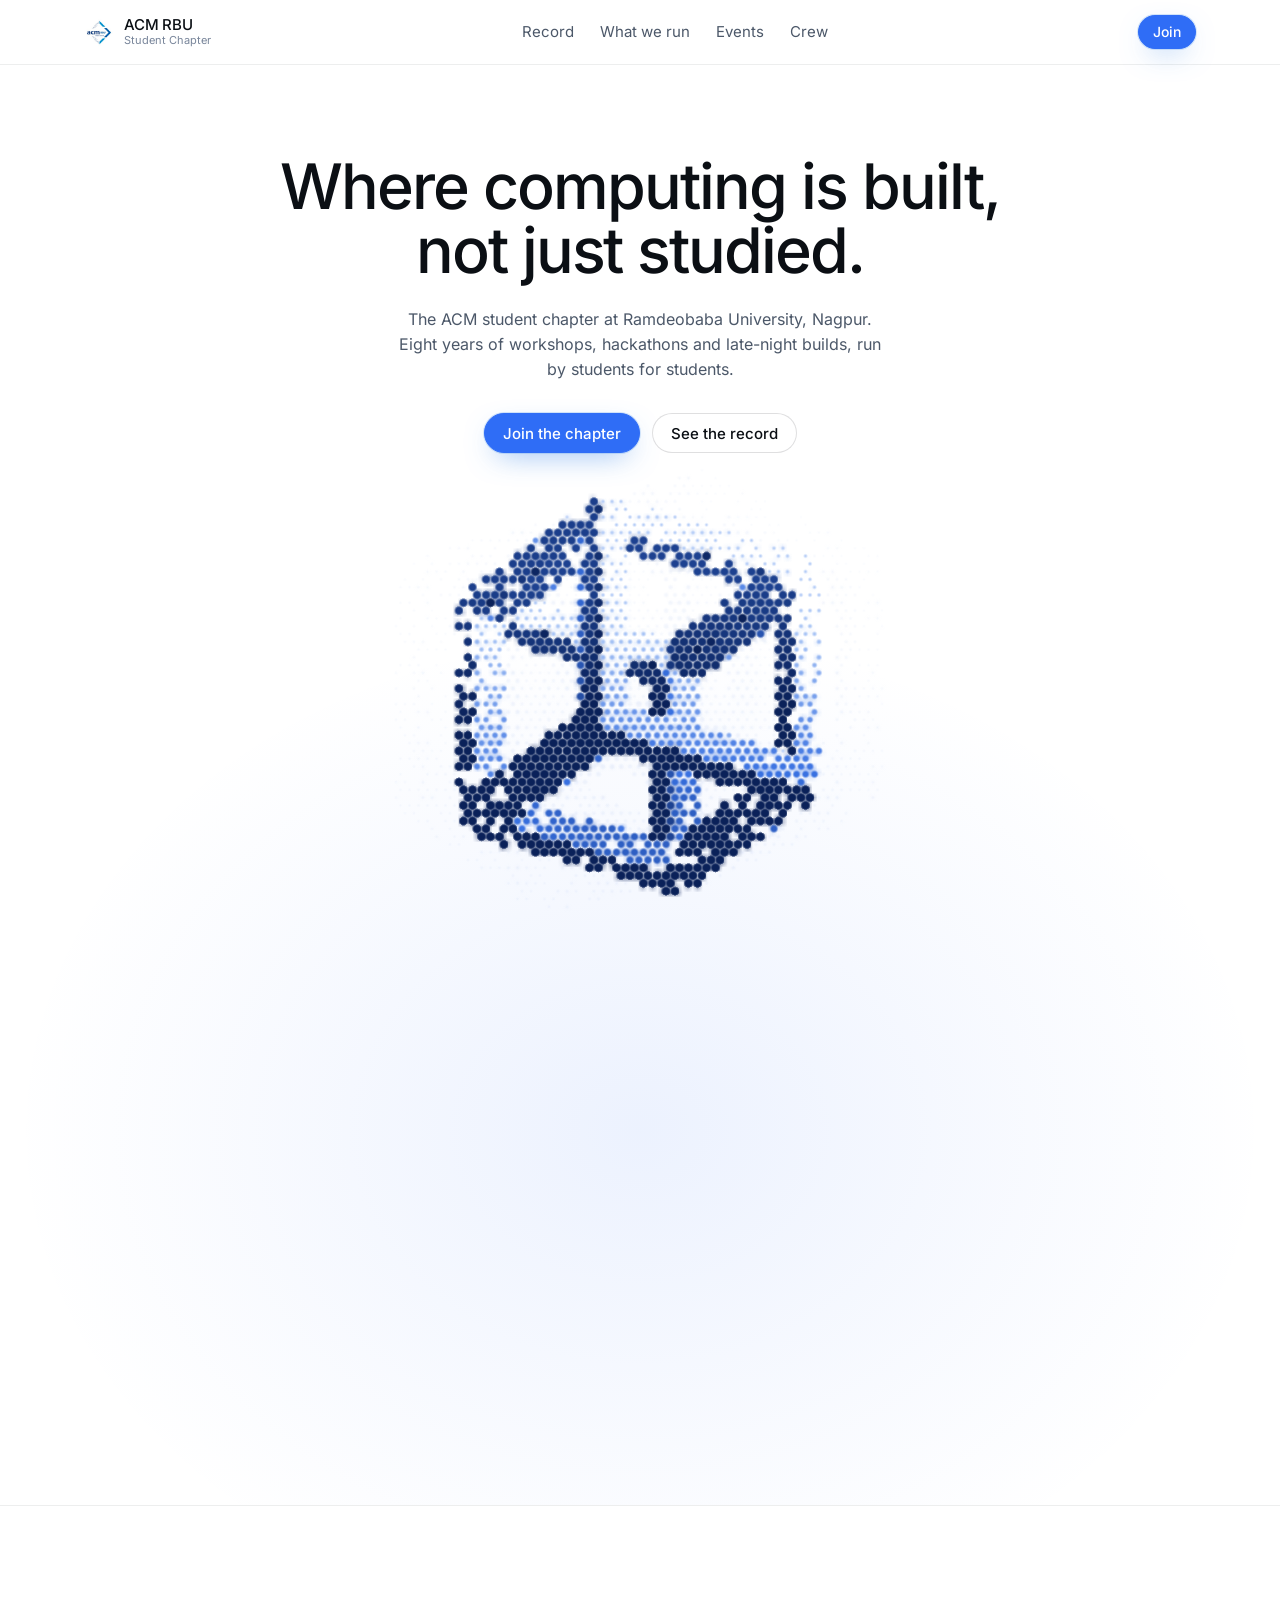
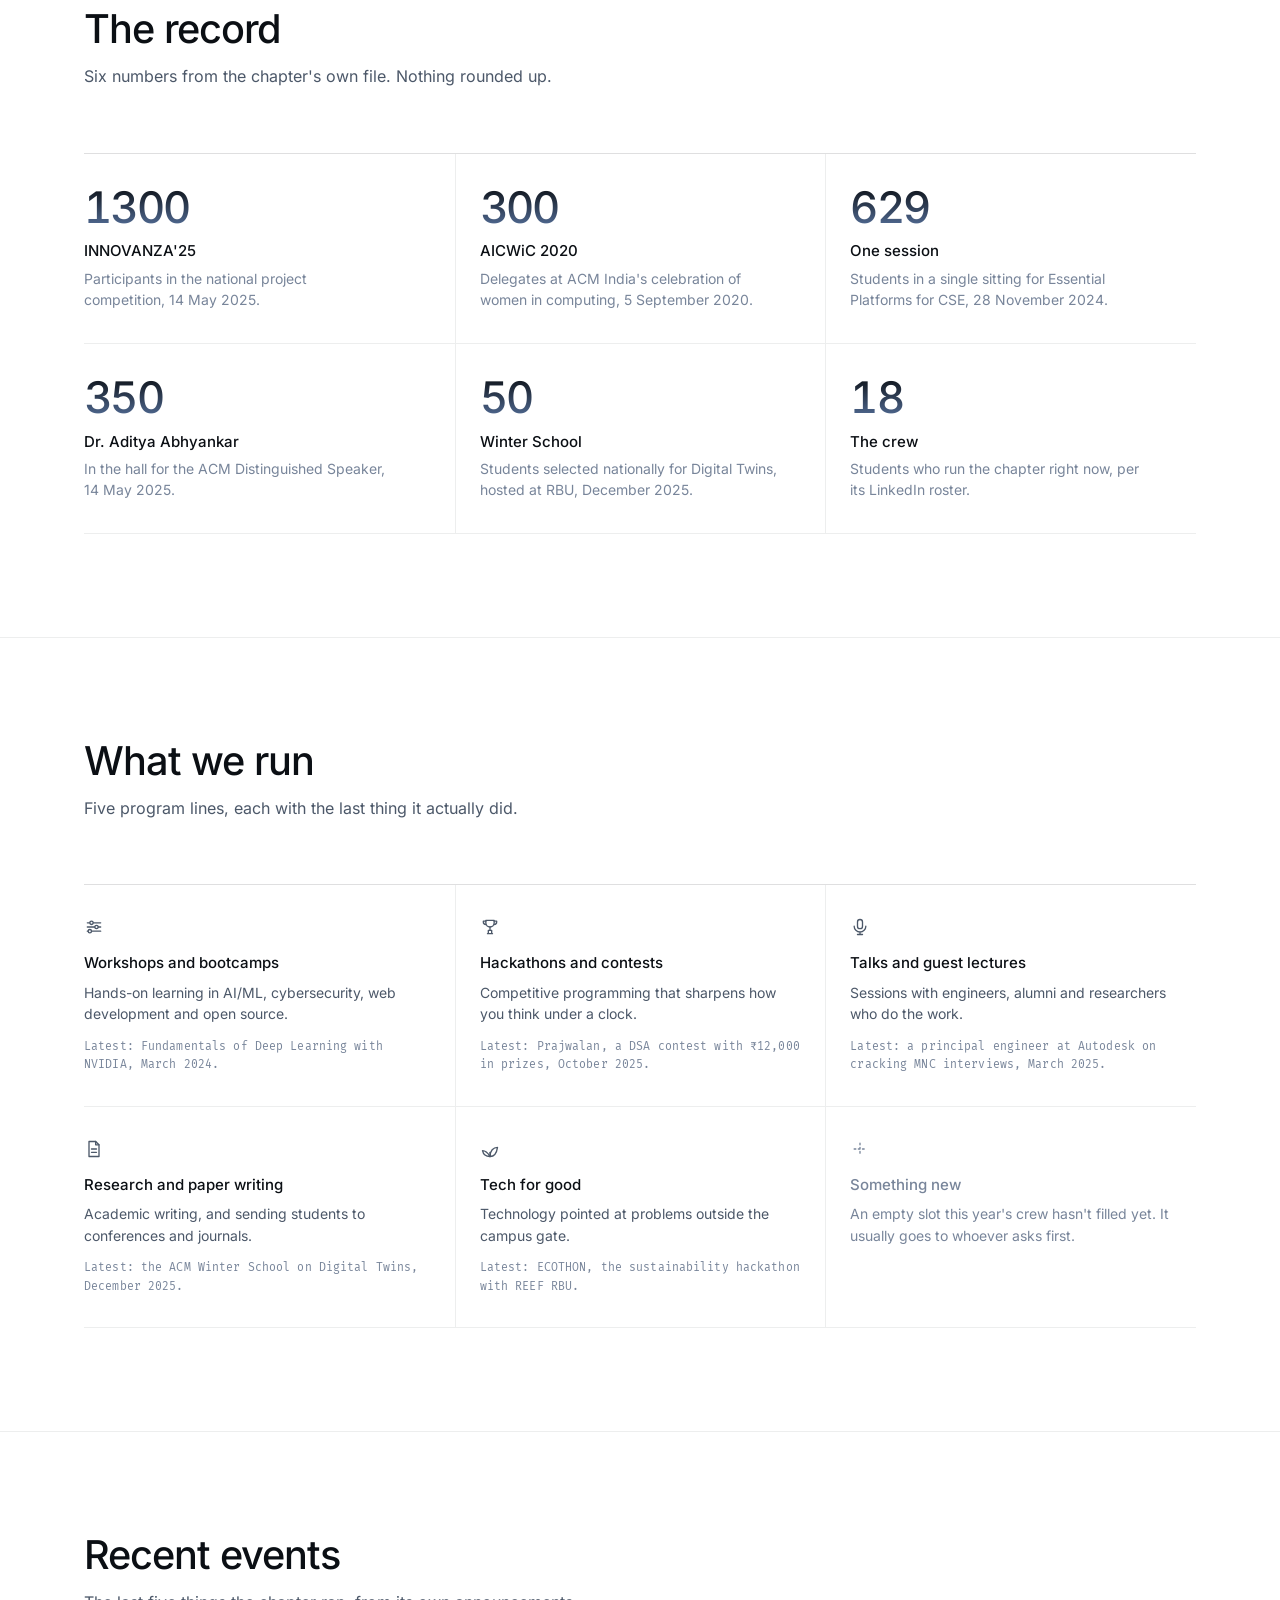
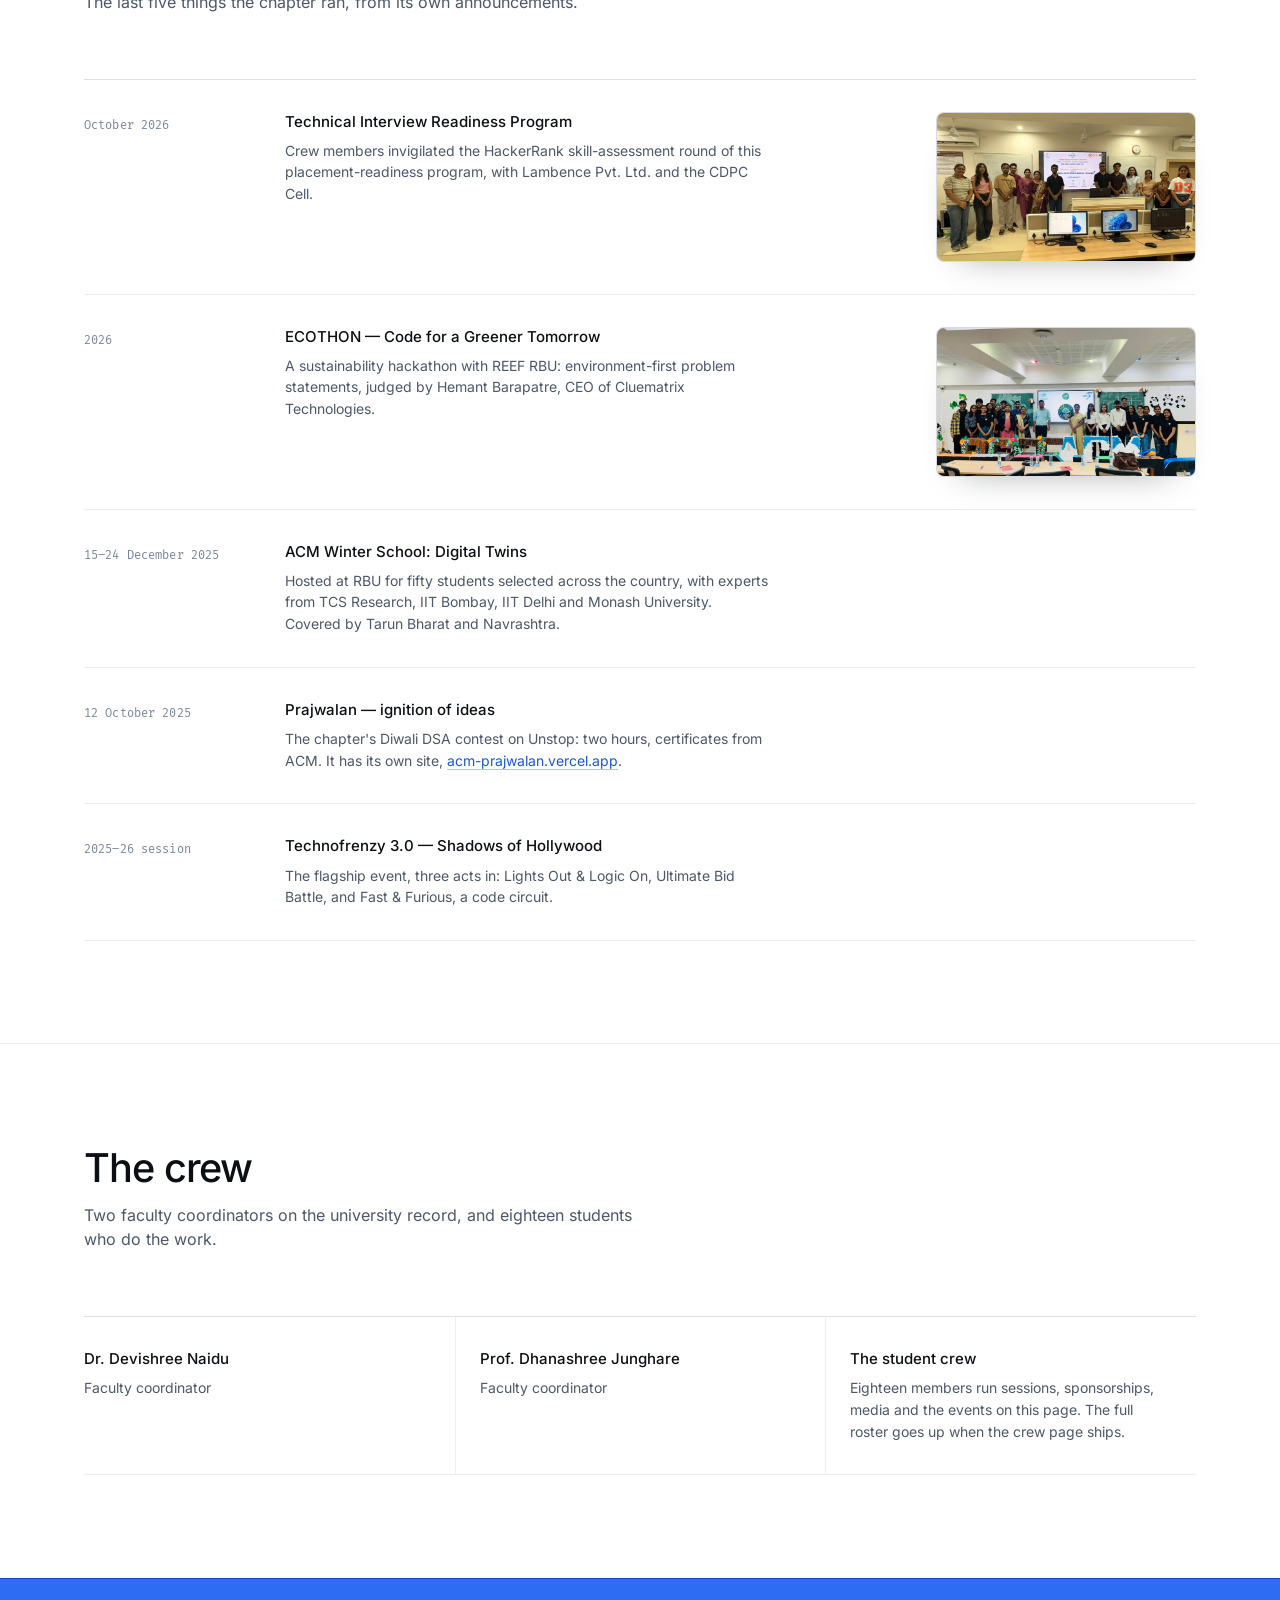
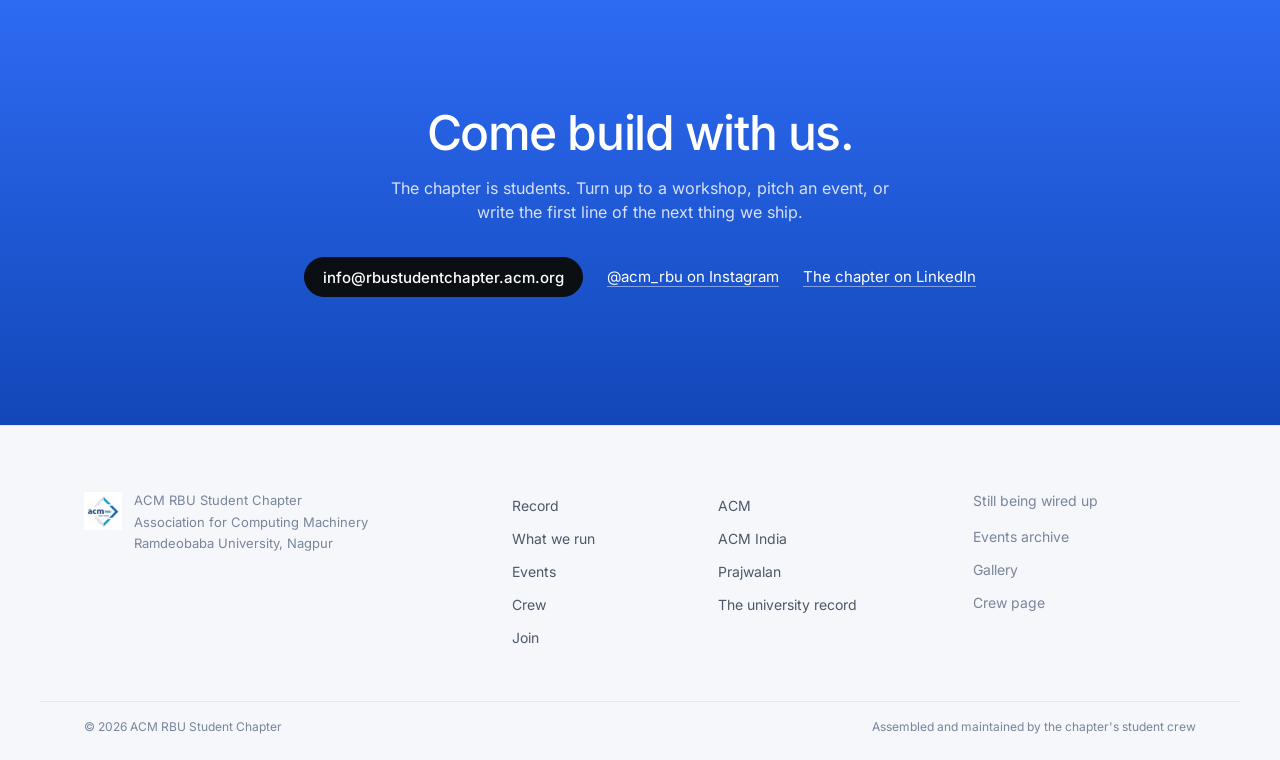
==== commit fe01ef6d: "Move the hero to paper: blue ink glyphs on a light page The dark board read as a different site. Thi" ====
--- a/src/index.html
+++ b/src/index.html
@@ -67,8 +67,9 @@
       </div>
 
       <div class="stage-wrap">
+        <canvas class="stage-glow" data-glow aria-hidden="true"></canvas>
         <canvas class="stage" data-stage aria-hidden="true"></canvas>
-        <img class="stage-poster" src="media/board-poster.jpg" alt="The chapter's mainboard drawn as a field of glowing blue glyphs: copper traces, a socket, a heatsink and the ACM mark on the die." width="1887" height="1126">
+        <img class="stage-poster" src="media/board-poster.jpg" alt="The chapter's mark drawn as a field of blue ink glyphs: three stacked plates turning into a cube and then into the ACM chevron." width="2400" height="1600">
       </div>
     </div>
   </section>
--- a/src/site.css
+++ b/src/site.css
@@ -1,28 +1,28 @@
 /* ==========================================================================
    ACM RBU Student Chapter
 
-   The system is Modal's: near-black, one weight of type at two sizes, pill
-   buttons, hairline rows, and a single accent. The accent is the chapter's
-   own blue — copper, not their green — so the machine and the mark agree.
+   The system is Modal's, run light: paper white, one weight of type at two
+   sizes, pill buttons, hairline rows, and a single accent. The accent is the
+   chapter's own blue, so the mark and the ink agree.
    ========================================================================== */
 
 :root {
-  --bg: #0e1116;
-  --bg-deep: #0a0d11;
-  --panel: #151a21;
-
-  --fg: #e8edf3;
-  --fg-2: #98a4b2;
-  --fg-3: #63707e;
-
-  --ink: #08101a;
-
-  --accent: #3280e7;
-  --accent-lit: #6aa8f5;
-  --accent-deep: #0f74c5;
-
-  --line: rgba(255, 255, 255, 0.09);
-  --line-soft: rgba(255, 255, 255, 0.055);
+  --bg: #ffffff;
+  --bg-deep: #f5f7fb;
+  --panel: #f7f9fc;
+
+  --fg: #0b0f14;
+  --fg-2: #4c5869;
+  --fg-3: #78859a;
+
+  --ink: #0b0f14;
+
+  --accent: #2f6df6;
+  --accent-lit: #1b56d8;
+  --accent-deep: #0f3fa0;
+
+  --line: rgba(11, 15, 20, 0.13);
+  --line-soft: rgba(11, 15, 20, 0.07);
 
   --font-sans: "Inter", "Segoe UI", system-ui, -apple-system, sans-serif;
   --font-mono: "Fira Mono", ui-monospace, "Cascadia Mono", Consolas, monospace;
@@ -100,7 +100,7 @@
   color: var(--accent-lit);
   text-decoration-thickness: 1px;
   text-underline-offset: 3px;
-  text-decoration-color: rgba(106, 168, 245, 0.4);
+  text-decoration-color: rgba(27, 86, 216, 0.35);
 }
 
 a:hover {
@@ -108,8 +108,8 @@
 }
 
 ::selection {
-  background: rgba(50, 128, 231, 0.35);
-  color: #fff;
+  background: rgba(47, 109, 246, 0.18);
+  color: var(--fg);
 }
 
 :focus-visible {
@@ -151,7 +151,7 @@
   position: sticky;
   top: 0;
   z-index: 50;
-  background: rgba(14, 17, 22, 0.78);
+  background: rgba(255, 255, 255, 0.82);
   border-bottom: 1px solid var(--line-soft);
   backdrop-filter: saturate(160%) blur(14px);
   -webkit-backdrop-filter: saturate(160%) blur(14px);
@@ -212,7 +212,7 @@
 
 .nav__links a:hover {
   color: var(--fg);
-  background: rgba(255, 255, 255, 0.06);
+  background: rgba(11, 15, 20, 0.05);
 }
 
 /* --------------------------------------------------------------- buttons -- */
@@ -250,7 +250,7 @@
 }
 
 .btn--quiet {
-  background: rgba(255, 255, 255, 0.05);
+  background: rgba(11, 15, 20, 0.03);
   border-color: var(--line);
   color: var(--fg);
 }
@@ -258,25 +258,25 @@
 /* over the field a quiet button frosts what is behind it, so the glyphs
    never read as noise inside the label */
 .hero .btn--quiet {
-  background: rgba(22, 28, 36, 0.55);
-  -webkit-backdrop-filter: blur(14px) saturate(1.15);
-  backdrop-filter: blur(14px) saturate(1.15);
+  background: rgba(255, 255, 255, 0.6);
+  -webkit-backdrop-filter: blur(14px) saturate(1.2);
+  backdrop-filter: blur(14px) saturate(1.2);
 }
 
 .btn--quiet:hover {
-  background: rgba(255, 255, 255, 0.09);
-  border-color: rgba(255, 255, 255, 0.16);
+  background: rgba(11, 15, 20, 0.06);
+  border-color: rgba(11, 15, 20, 0.2);
   transform: translateY(-1px);
 }
 
 .btn--inverse {
   background: var(--fg);
   border-color: var(--fg);
-  color: var(--ink);
+  color: #fff;
 }
 
 .btn--inverse:hover {
-  background: #fff;
+  background: #1b232e;
   transform: translateY(-1px);
 }
 
@@ -291,7 +291,7 @@
 .hero {
   position: relative;
   background:
-    radial-gradient(70% 46% at 50% 88%, rgba(50, 128, 231, 0.16), rgba(14, 17, 22, 0) 72%),
+    radial-gradient(70% 50% at 50% 74%, rgba(47, 109, 246, 0.09), rgba(255, 255, 255, 0) 70%),
     var(--bg);
 }
 
@@ -400,6 +400,14 @@
     height: auto;
     margin-top: 0;
   }
+
+  /* the mark rises from the bottom of the stage; it dissolves before it ever
+     reaches the headline */
+  html.js .stage,
+  html.js .stage-glow {
+    -webkit-mask-image: linear-gradient(to bottom, transparent 0, #000 44%);
+    mask-image: linear-gradient(to bottom, transparent 0, #000 44%);
+  }
 }
 
 .stage {
@@ -410,6 +418,17 @@
   display: block;
 }
 
+/* the same frame at a fifth of the size, blown back up: ink bleeding into paper */
+.stage-glow {
+  position: absolute;
+  inset: 0;
+  width: 100%;
+  height: 100%;
+  display: block;
+  opacity: 0.55;
+  pointer-events: none;
+}
+
 .stage-poster {
   display: none;
 }
@@ -425,21 +444,37 @@
   padding-bottom: var(--s8);
 }
 
-html.no-js .stage {
+html.no-js .stage,
+html.no-gl .stage {
   display: none;
 }
 
+html.no-gl .stage-glow {
+  display: none;
+}
+
 /* no canvas: the poster sets its own height */
-html.no-js .stage-wrap {
+html.no-js .stage-wrap,
+html.no-gl .stage-wrap {
   height: auto;
   margin-top: var(--s5);
-}
-
-html.no-js .stage-poster {
+  /* nothing is layered under the poster here, so drop the stacking context and
+     let it multiply straight onto the hero's wash */
+  z-index: auto;
+}
+
+html.no-js .stage-poster,
+html.no-gl .stage-poster {
   display: block;
   width: 100%;
   height: auto;
-  /* the poster is a flat plate; fade its top edge into the hero's glow */
+  /* the poster is a wide plate: cap it so the whole mark stays on screen */
+  max-height: 54vh;
+  object-fit: contain;
+  /* the poster is white paper: multiply drops the paper out and leaves the ink
+     sitting on the hero's own wash */
+  mix-blend-mode: multiply;
+  /* fade its top edge into the hero's wash */
   -webkit-mask-image: linear-gradient(to bottom, transparent 0, #000 7%);
   mask-image: linear-gradient(to bottom, transparent 0, #000 7%);
 }
@@ -496,7 +531,7 @@
   line-height: 1;
   letter-spacing: -0.04em;
   font-variant-numeric: tabular-nums;
-  background: linear-gradient(180deg, #ffffff 0%, #b9cde6 100%);
+  background: linear-gradient(180deg, #0b0f14 0%, #56719c 100%);
   -webkit-background-clip: text;
   background-clip: text;
   color: transparent;
@@ -627,7 +662,7 @@
   border-radius: var(--r);
   background: var(--panel);
   border: 1px solid var(--line);
-  box-shadow: 0 20px 40px -28px rgba(0, 0, 0, 0.9);
+  box-shadow: 0 18px 36px -26px rgba(11, 15, 20, 0.45);
 }
 
 /* ------------------------------------------------------------------ crew -- */
@@ -666,7 +701,7 @@
 /* ------------------------------------------------------------------ join -- */
 
 .sect--join {
-  background: linear-gradient(180deg, #1d63c4 0%, #0f4a99 100%);
+  background: linear-gradient(180deg, #2f6df6 0%, #1247b8 100%);
   border-top-color: transparent;
   padding-block: clamp(88px, 10vw, 148px);
   color: #fff;
@@ -835,6 +870,12 @@
     animation: none;
   }
 
+  /* nothing is pinned here, so the hero is a plain column and the stage is a
+     slab under the copy: keep it short enough that both fit one screen */
+  html.js .stage-wrap {
+    height: clamp(300px, 44vh, 460px);
+  }
+
   .btn {
     transition: none;
   }
@@ -939,8 +980,10 @@
     width: 100%;
   }
 
+  /* the mark needs a tall stage on a phone, or the stack of plates collapses
+     into a handful of glyphs */
   .stage-wrap {
-    height: 40vh;
+    height: 52vh;
     margin-top: var(--s2);
   }
 
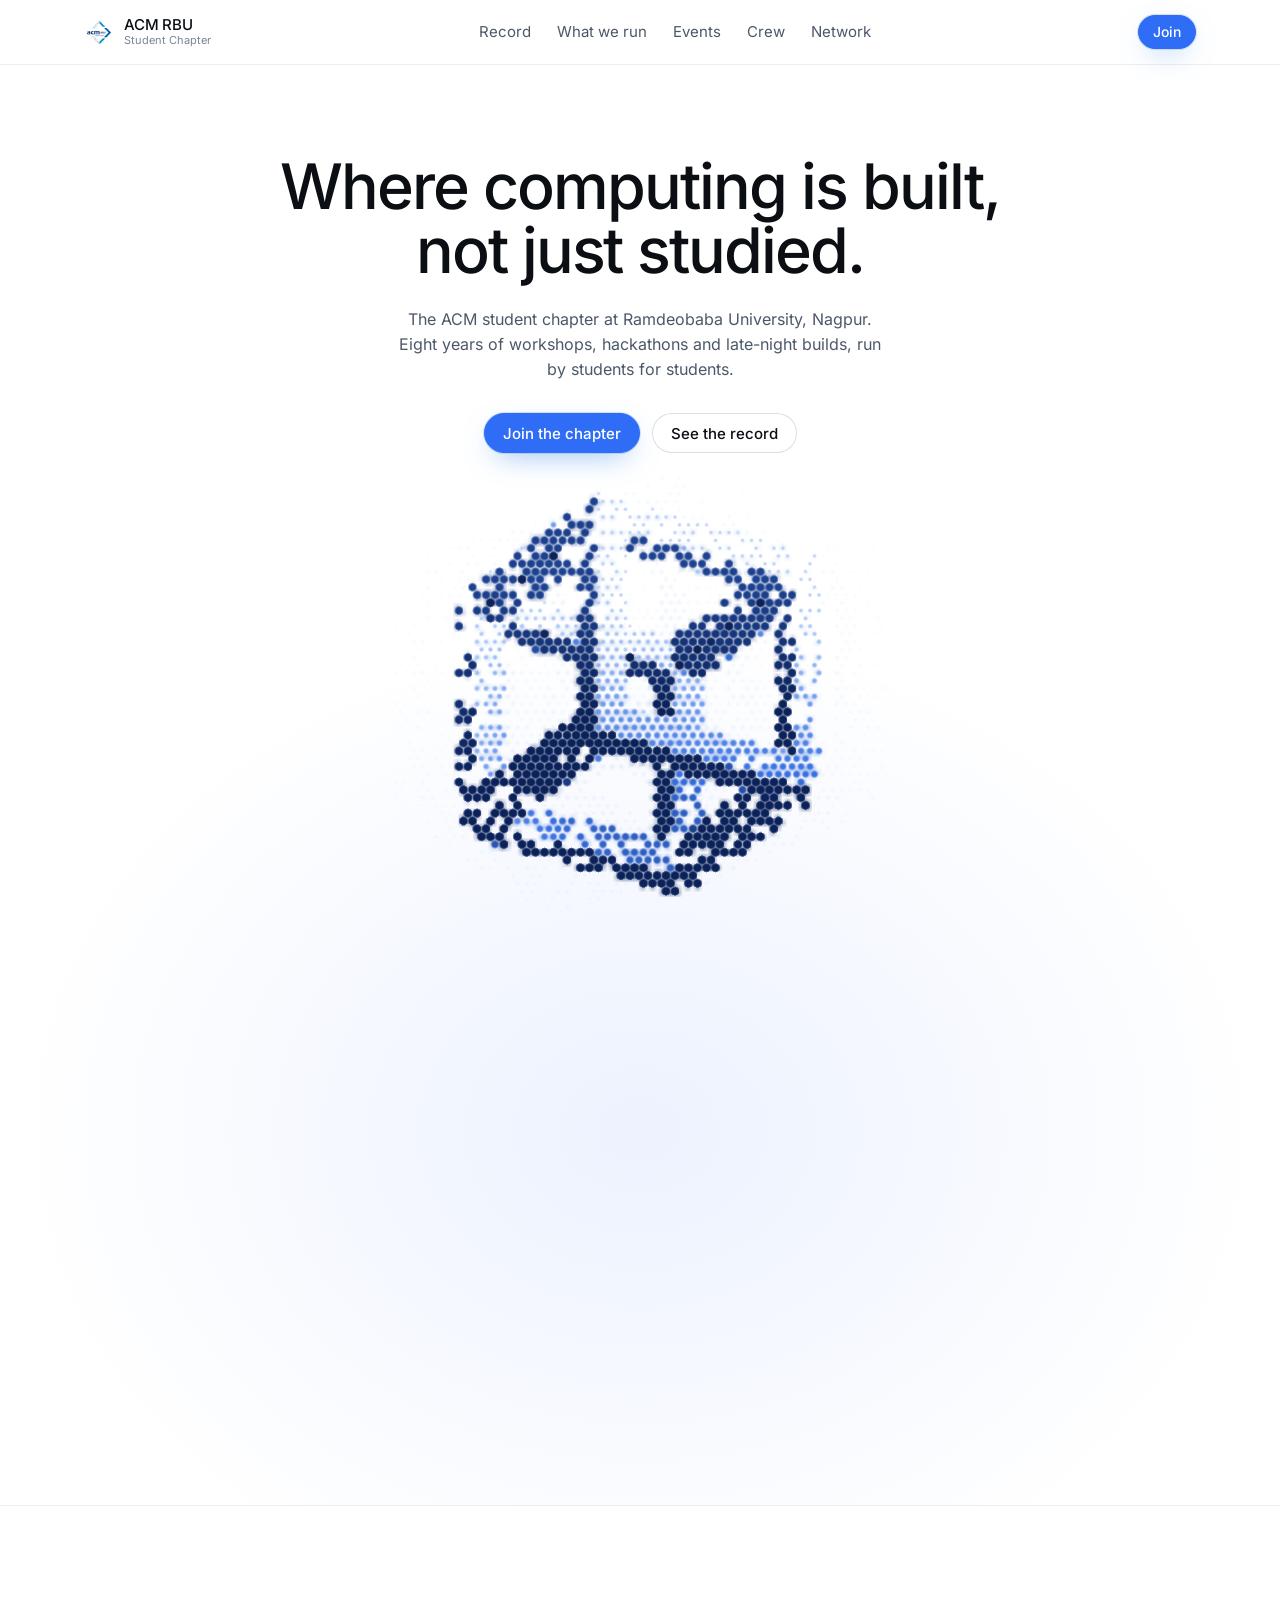
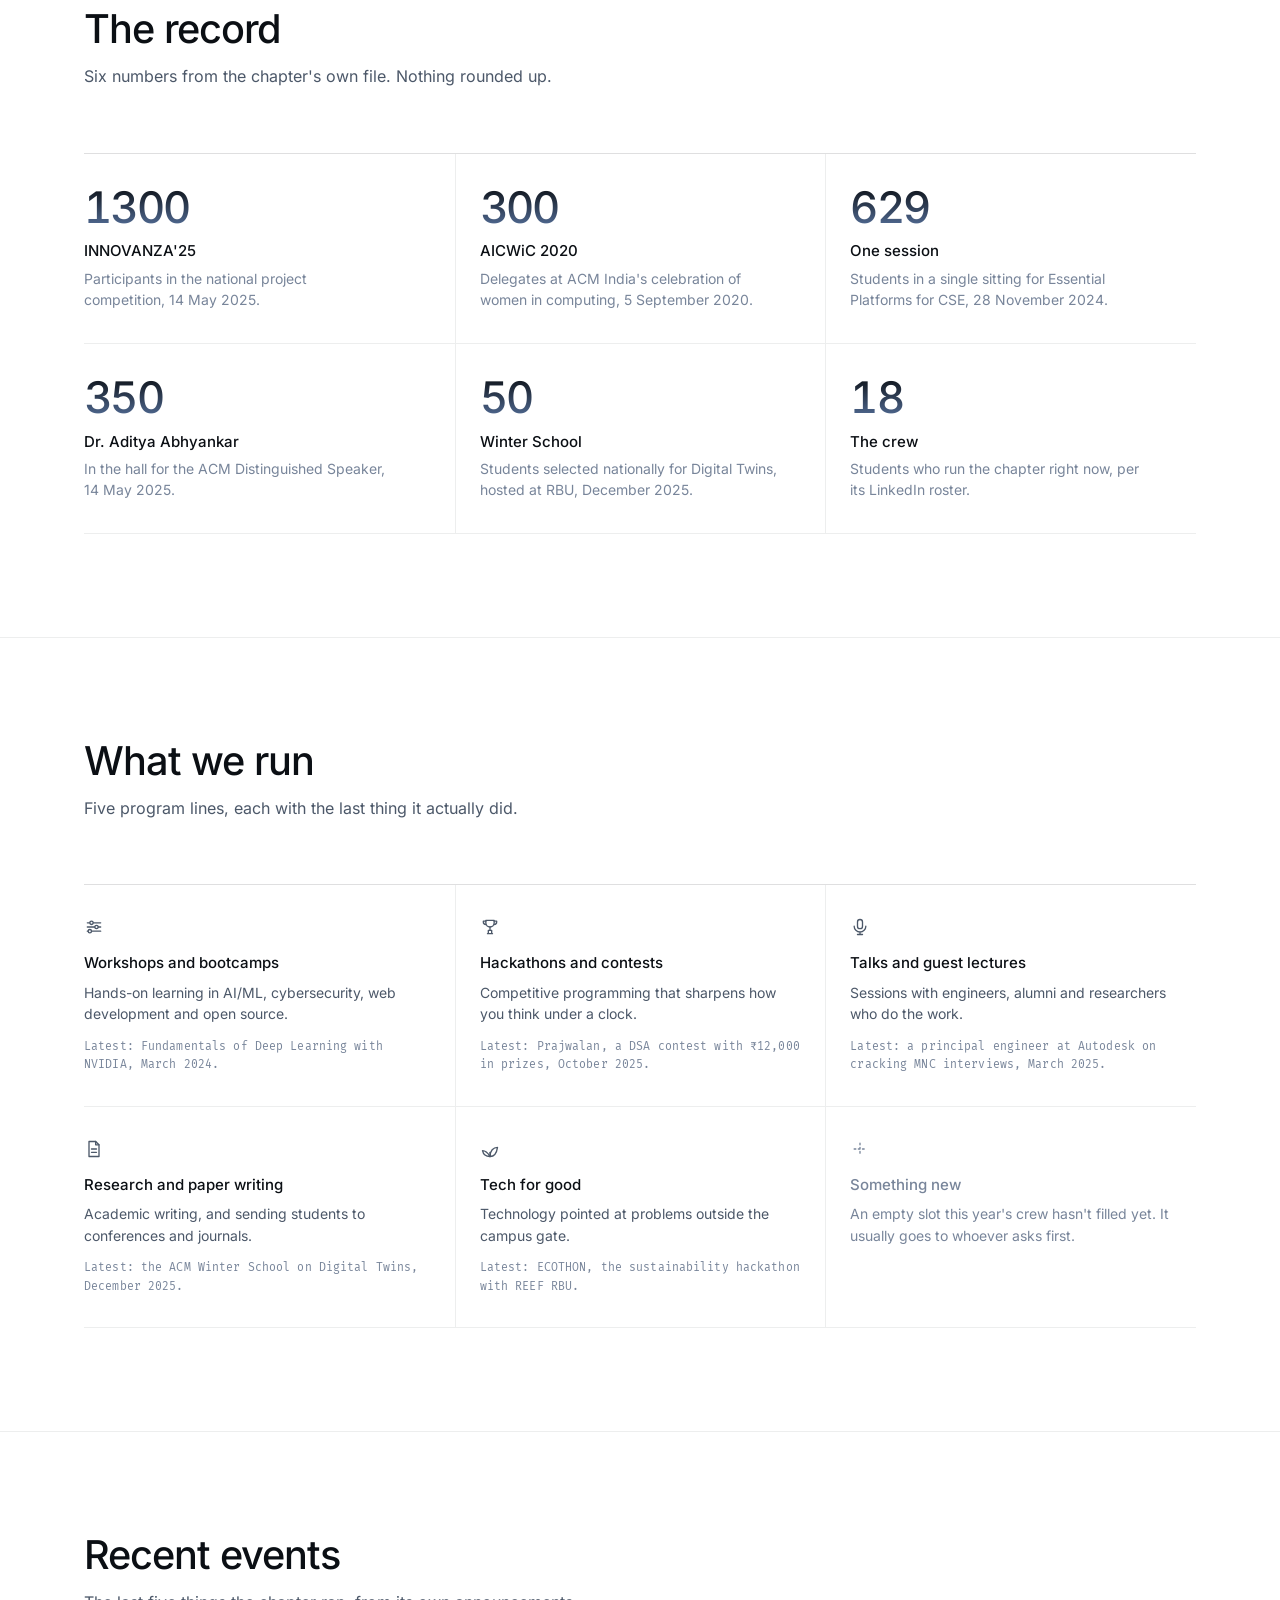
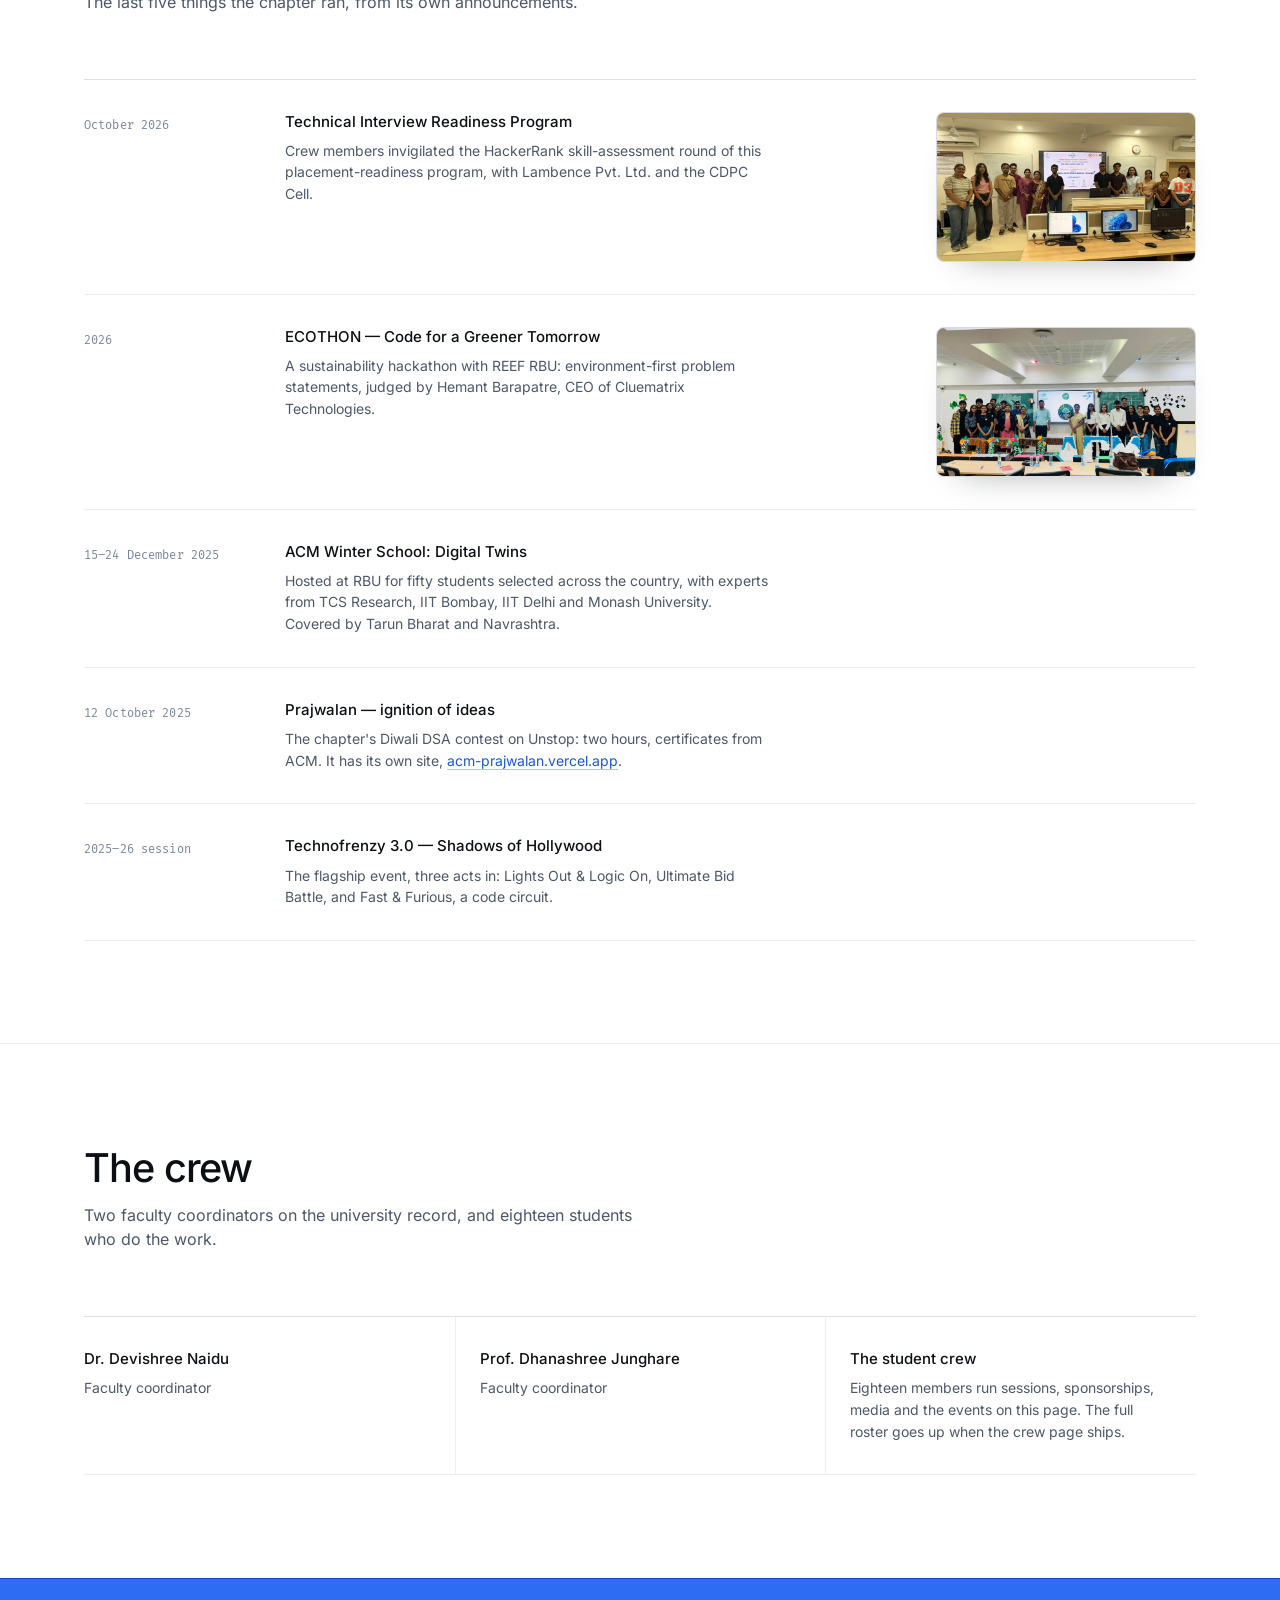
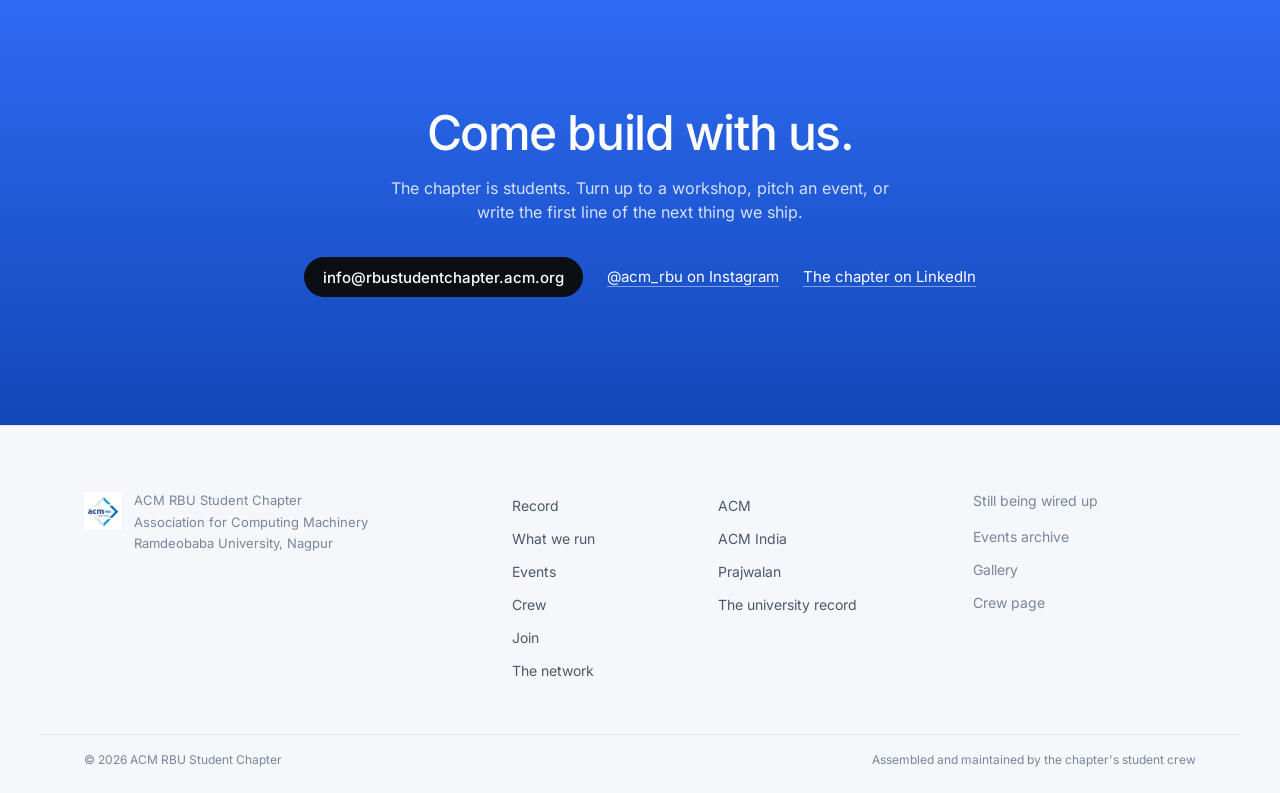
==== commit 35ff855d: "Add the network page: a graph you send a signal through Seven layers, 208 nodes, 2,328 bowed edges i" ====
--- a/src/index.html
+++ b/src/index.html
@@ -46,6 +46,7 @@
       <a href="#work">What we run</a>
       <a href="#events">Events</a>
       <a href="#crew">Crew</a>
+      <a href="net.html">Network</a>
     </nav>
     <a class="btn btn--primary btn--sm" href="#join">Join</a>
   </div>
@@ -273,6 +274,7 @@
       <a href="#events">Events</a>
       <a href="#crew">Crew</a>
       <a href="#join">Join</a>
+      <a href="net.html">The network</a>
     </nav>
     <nav class="foot__col" aria-label="Elsewhere">
       <a href="https://www.acm.org" rel="noopener" target="_blank">ACM</a>
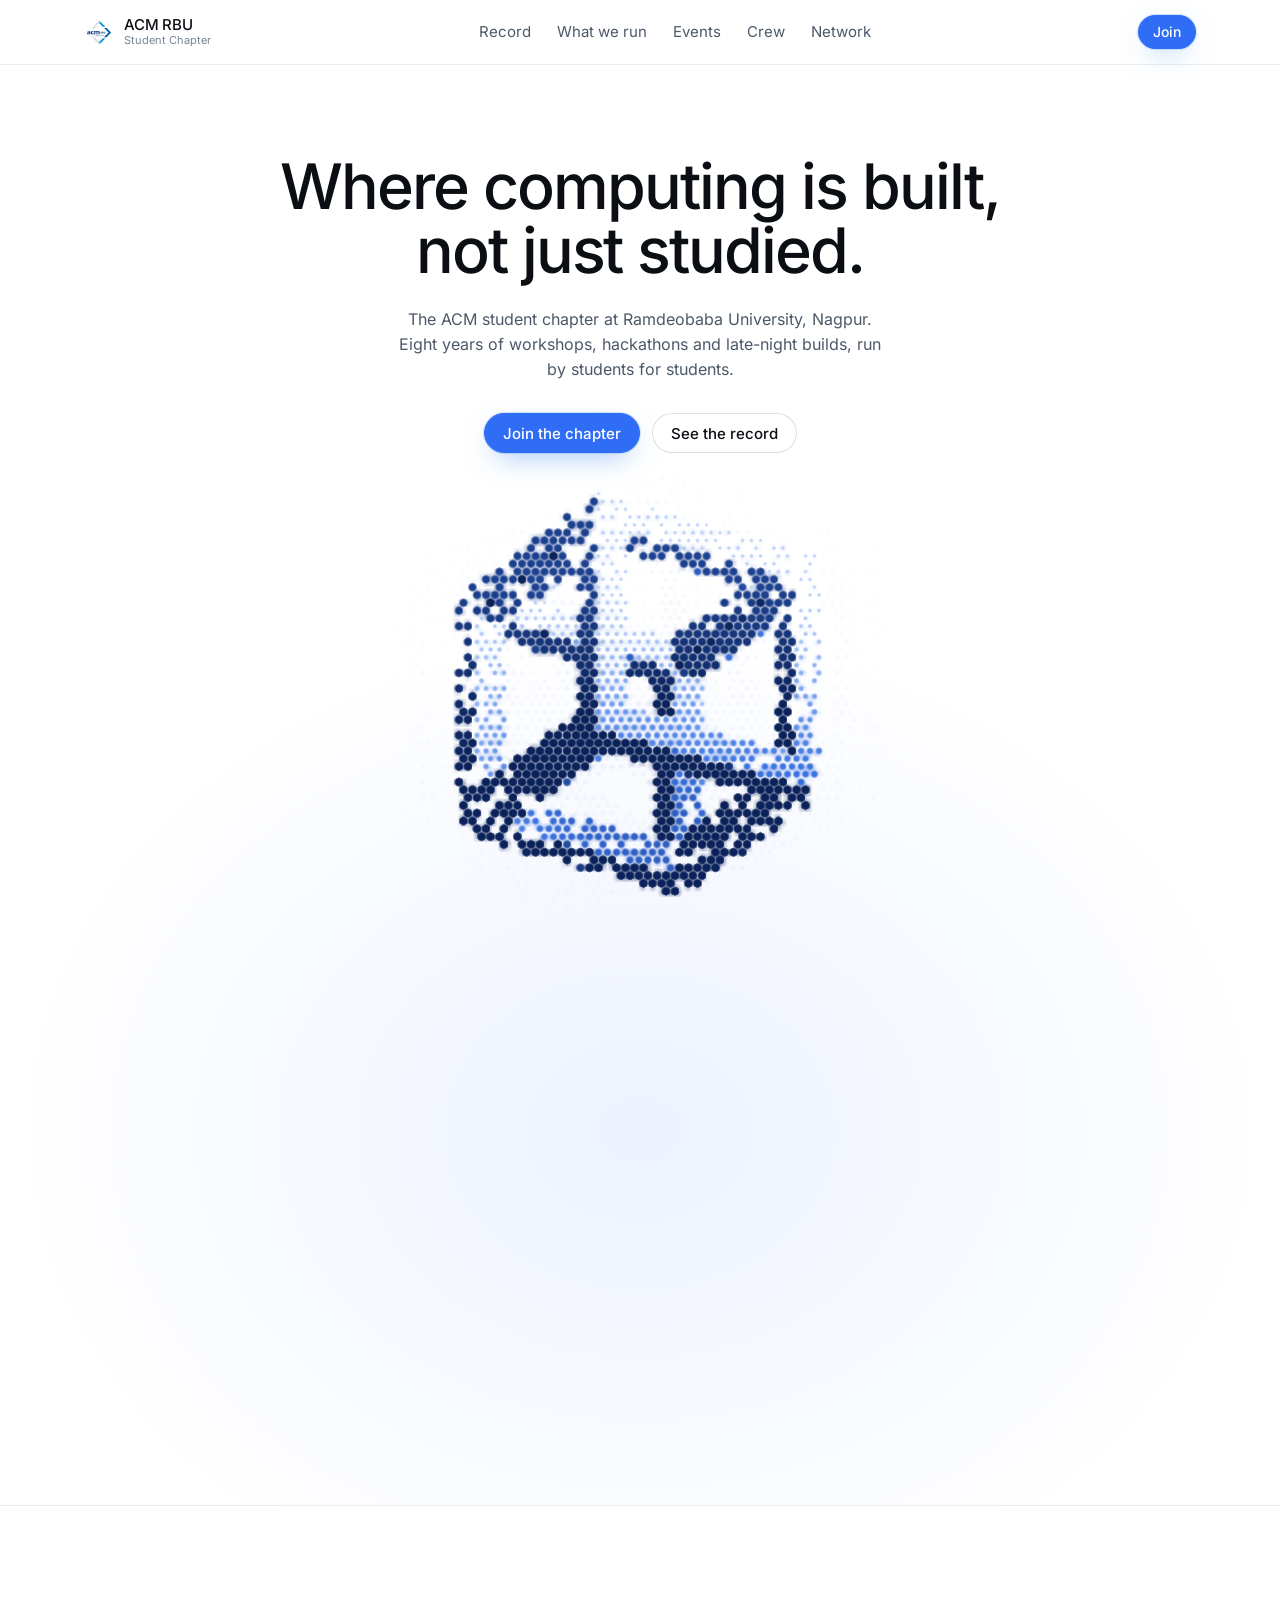
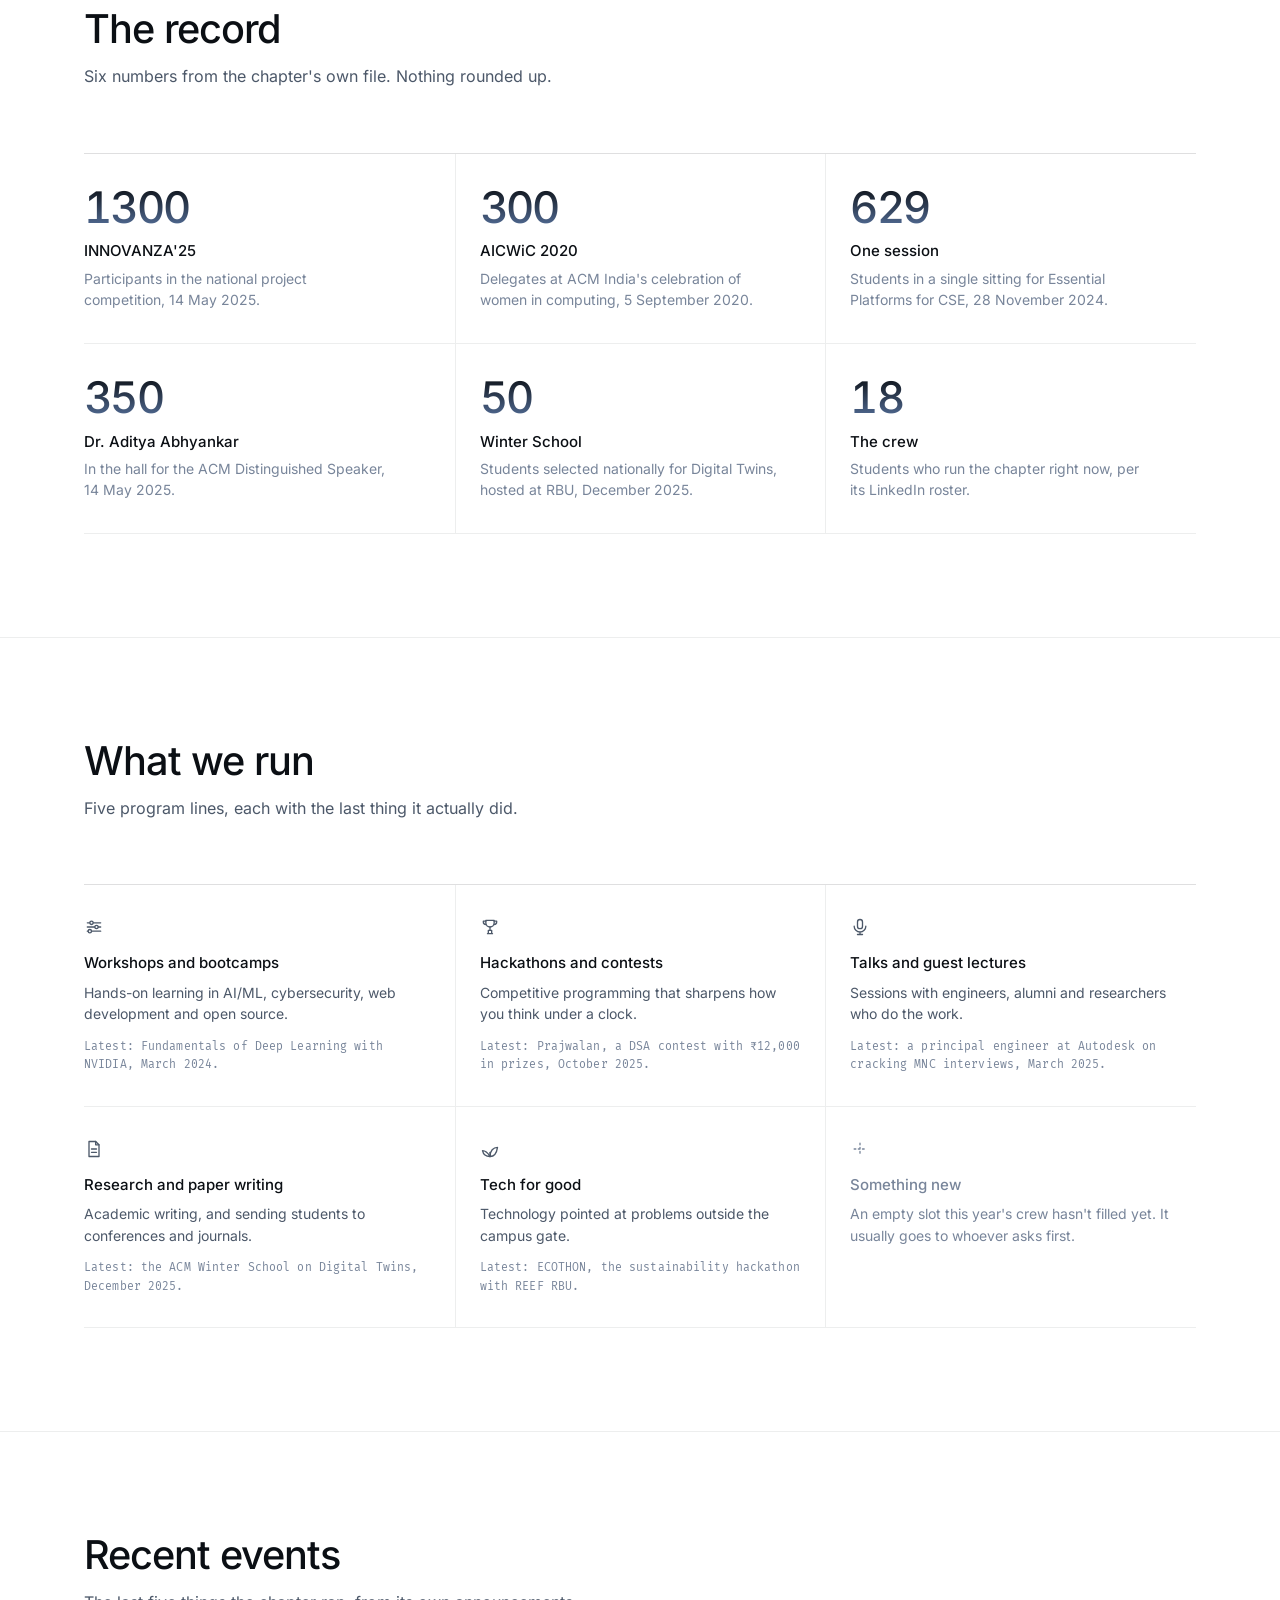
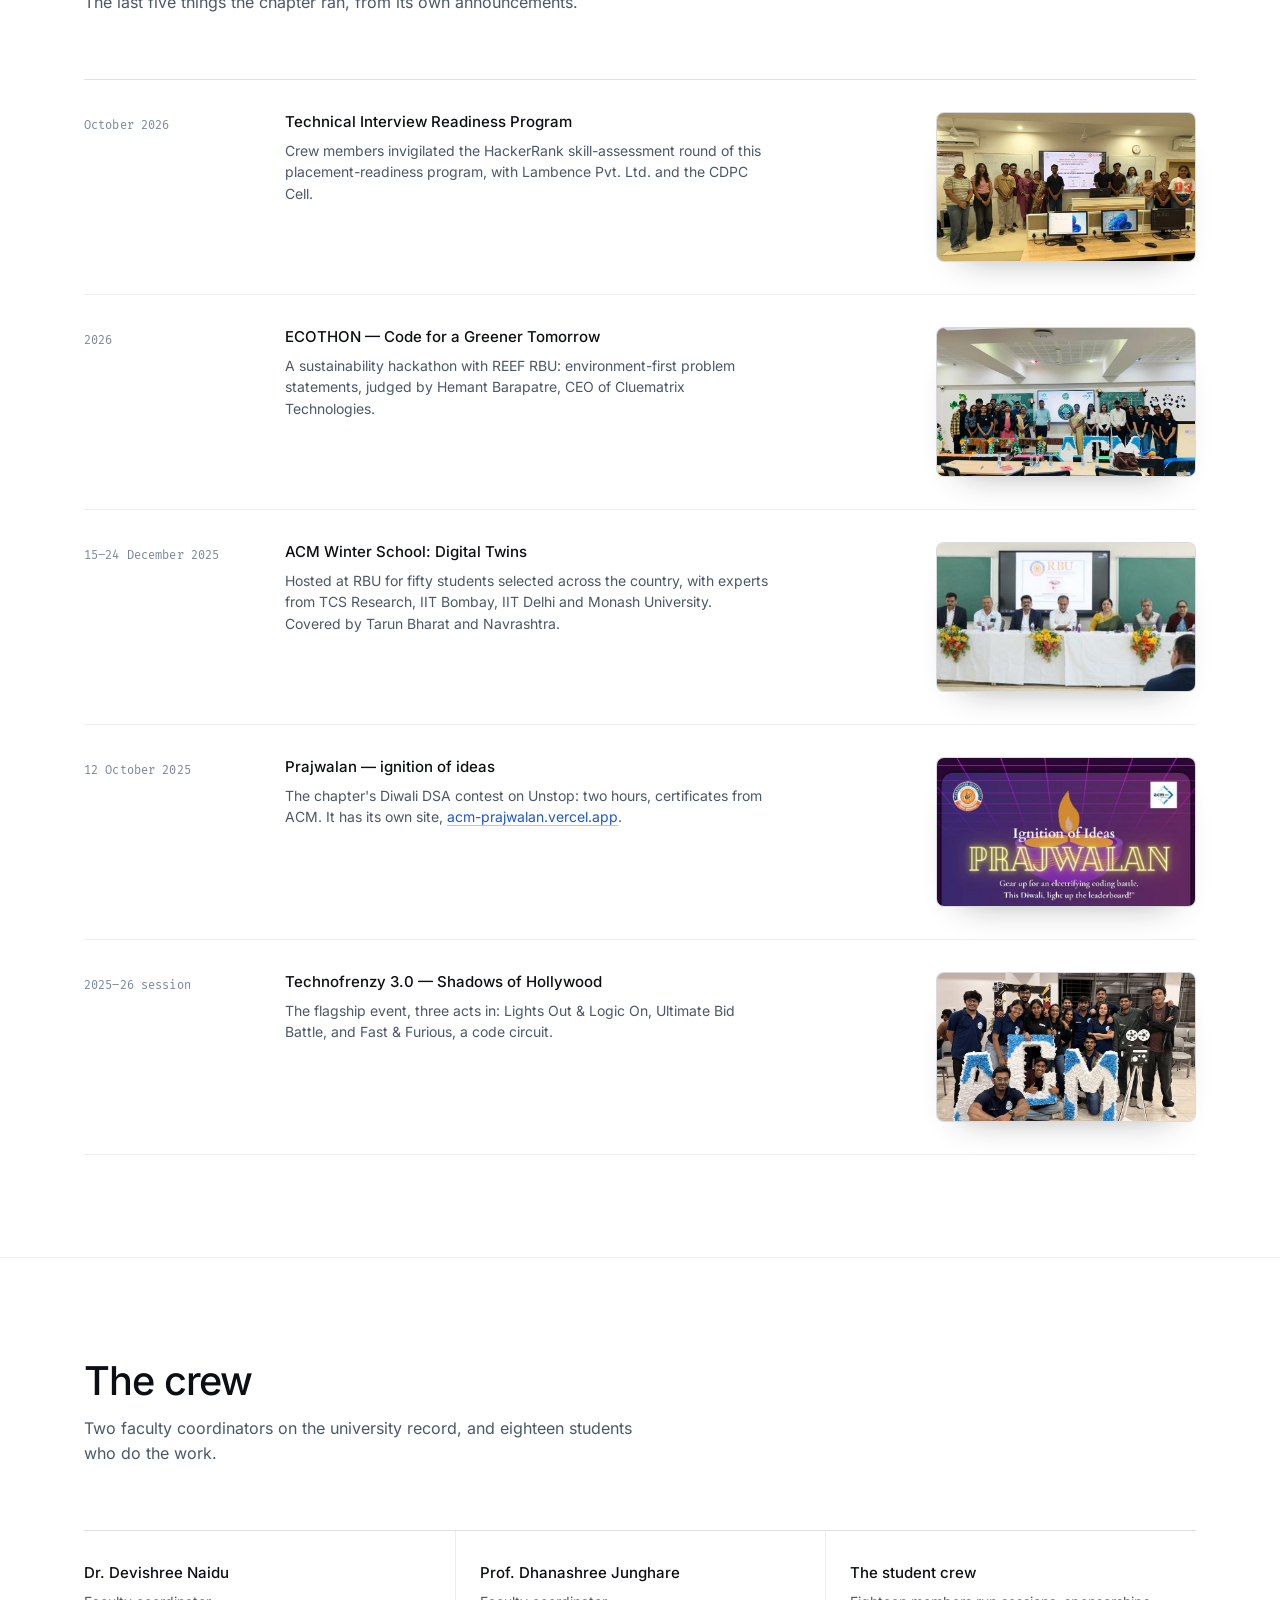
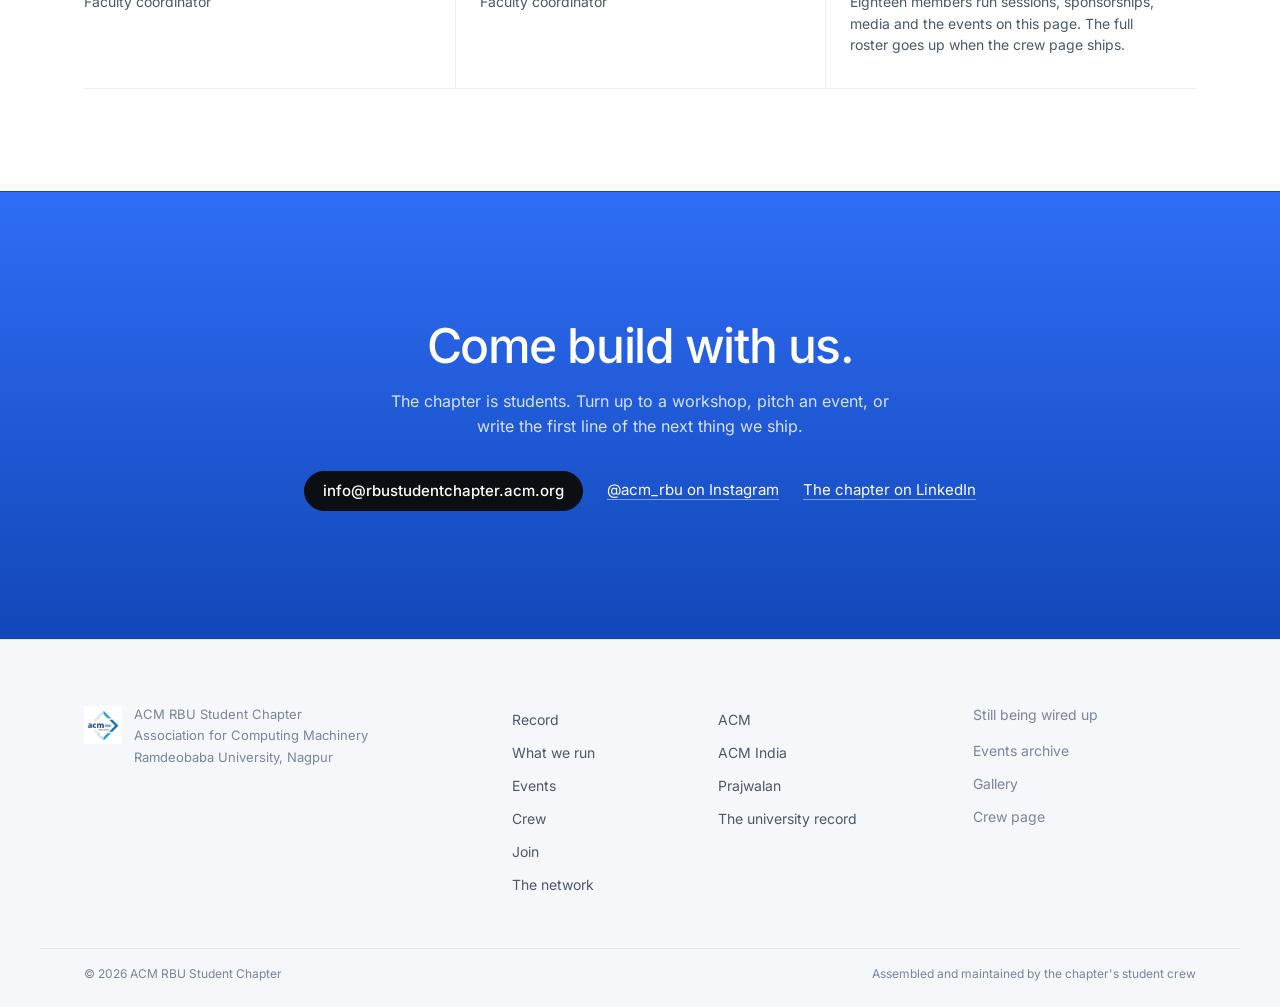
==== commit 8440a50d: "Give the Winter School, Prajwalan and Technofrenzy rows their photos" ====
--- a/src/index.html
+++ b/src/index.html
@@ -198,6 +198,7 @@
             TCS Research, IIT Bombay, IIT Delhi and Monash University. Covered by Tarun Bharat
             and Navrashtra.</p>
           </div>
+          <img src="media/post-2025-12-winter.jpg" alt="Faculty and guests at the head table during the ACM Winter School 2025 inauguration" width="400" height="250" loading="lazy">
         </li>
         <li class="log__item">
           <p class="log__date">12 October 2025</p>
@@ -206,6 +207,7 @@
             <p>The chapter's Diwali DSA contest on Unstop: two hours, certificates from ACM.
             It has its own site, <a href="https://acm-prajwalan.vercel.app/">acm-prajwalan.vercel.app</a>.</p>
           </div>
+          <img src="media/post-2025-10-prajwalan.jpg" alt="The Prajwalan announcement card: a lit diya and the words Ignition of Ideas" width="800" height="420" loading="lazy">
         </li>
         <li class="log__item">
           <p class="log__date">2025–26 session</p>
@@ -214,6 +216,7 @@
             <p>The flagship event, three acts in: Lights Out &amp; Logic On, Ultimate Bid Battle,
             and Fast &amp; Furious, a code circuit.</p>
           </div>
+          <img src="media/post-2026-01-technofrenzy.jpg" alt="The crew with a giant ACM letter cut-out at Technofrenzy 3.0" width="800" height="600" loading="lazy">
         </li>
       </ul>
     </div>
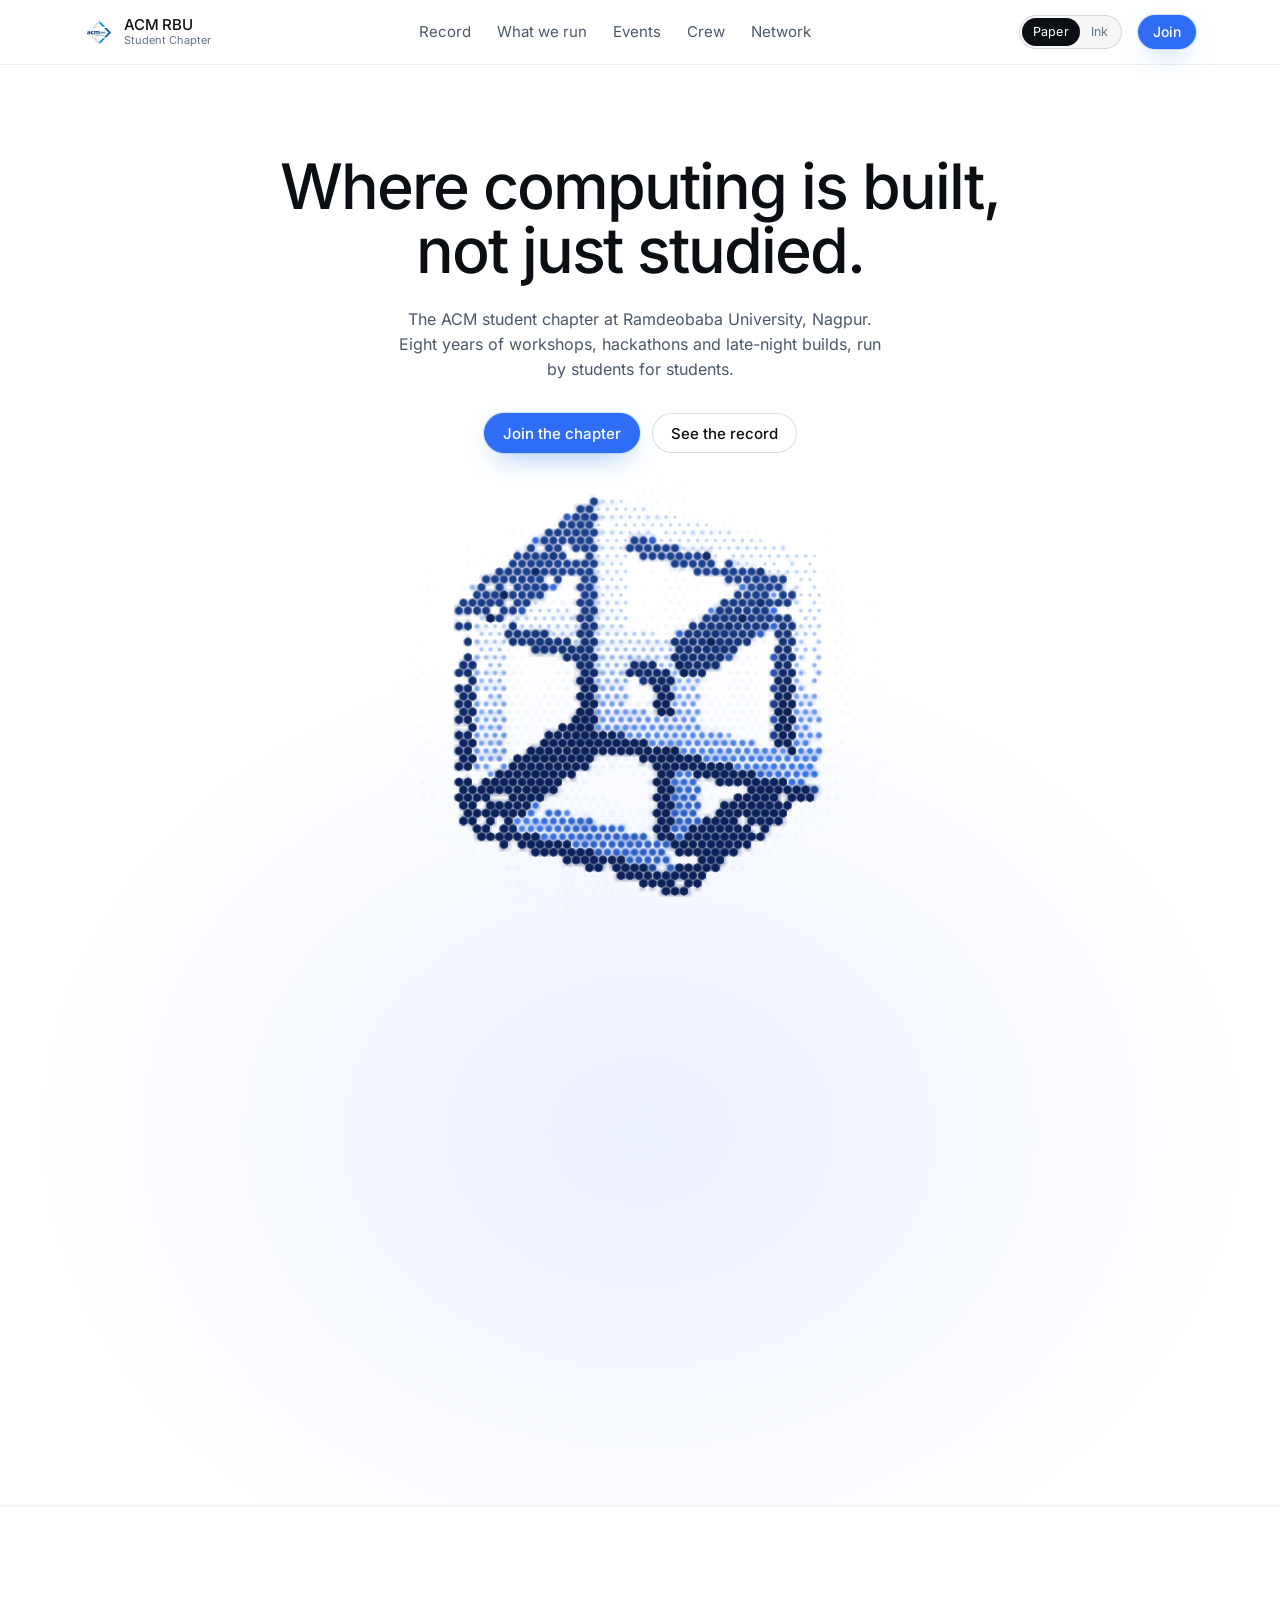
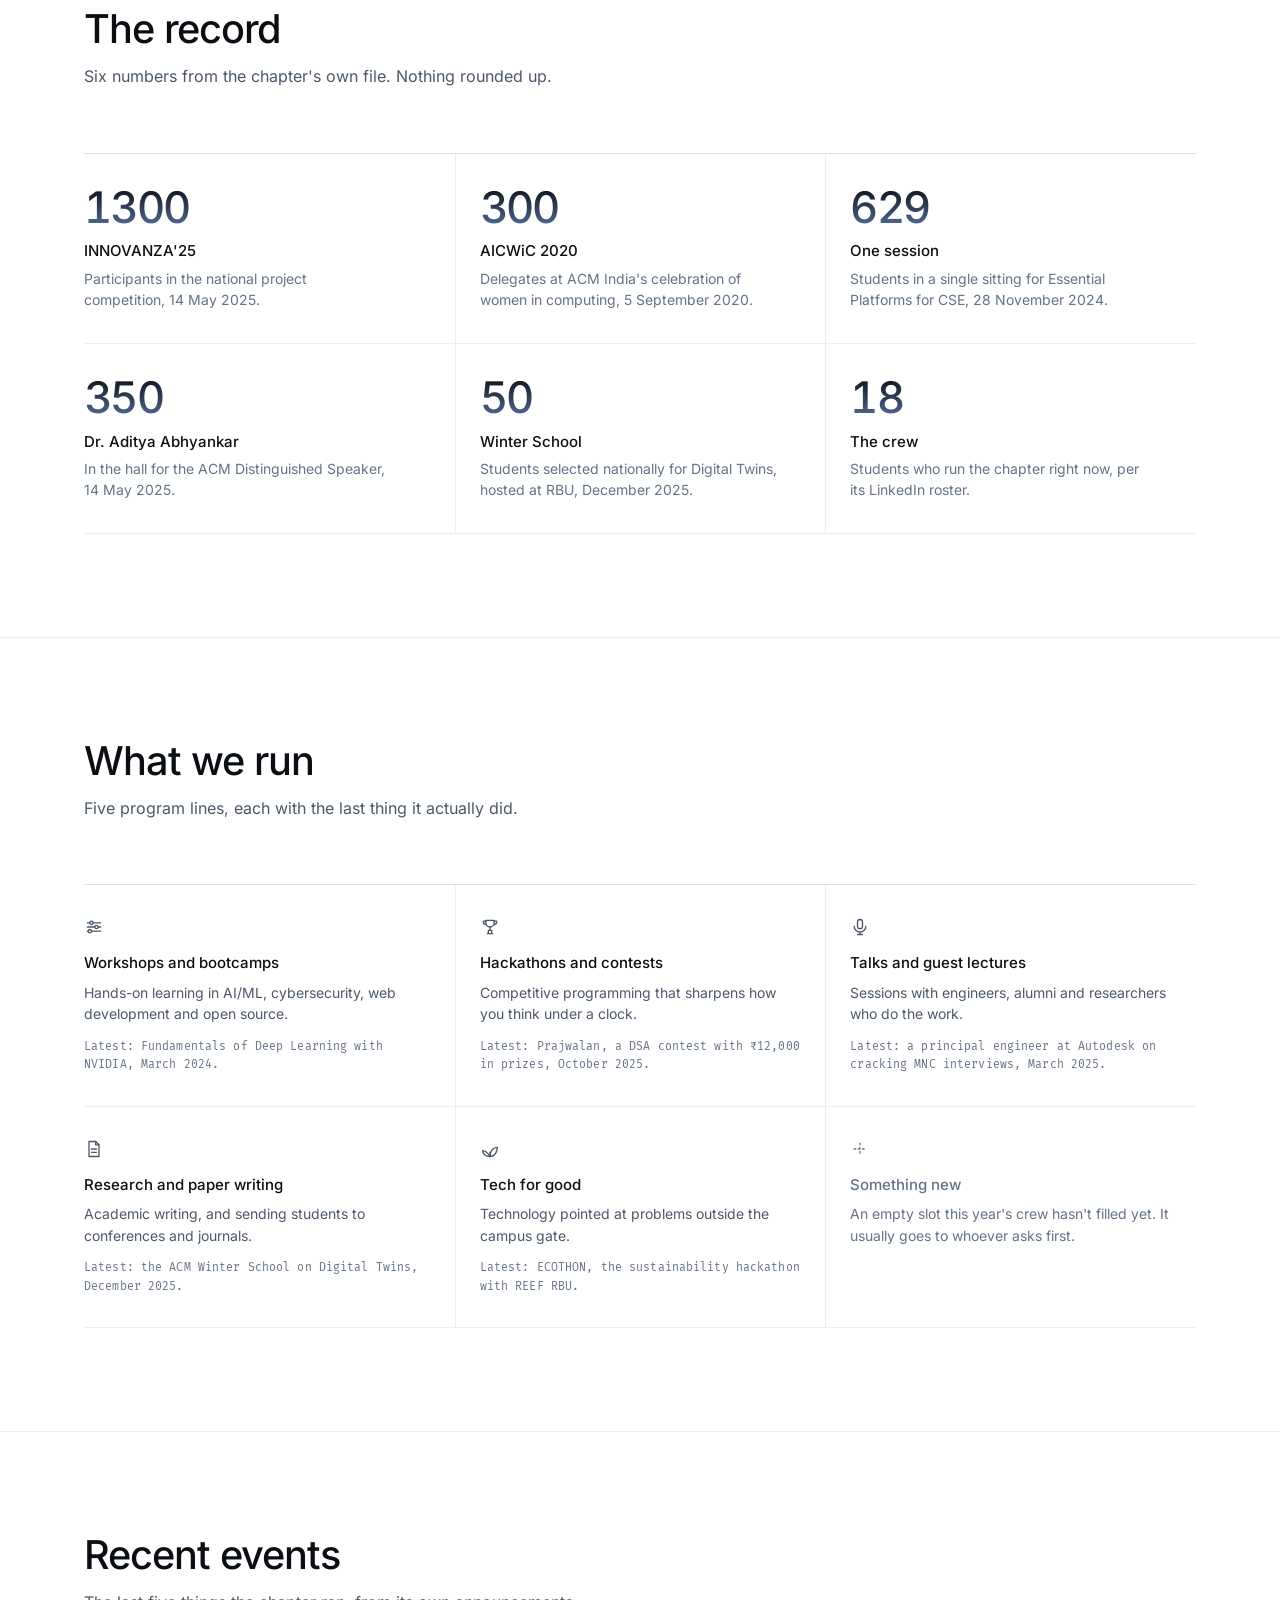
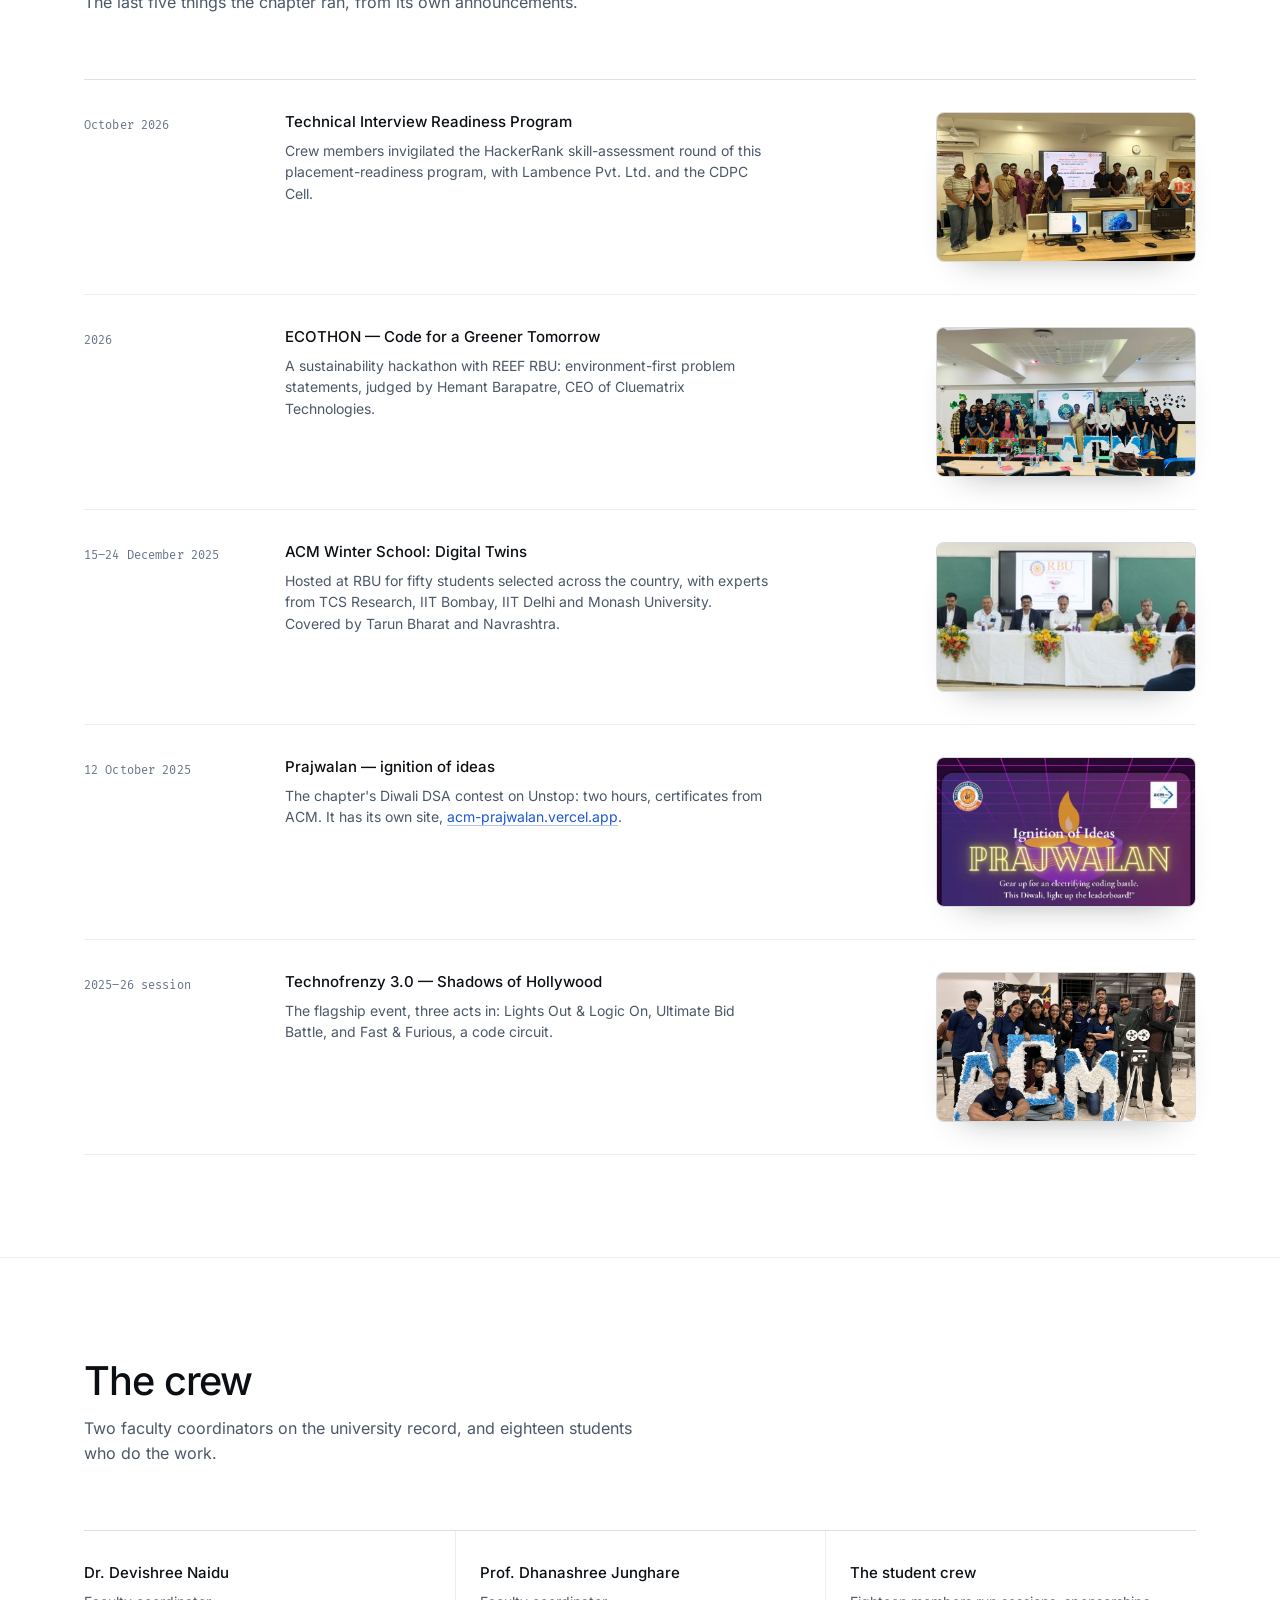
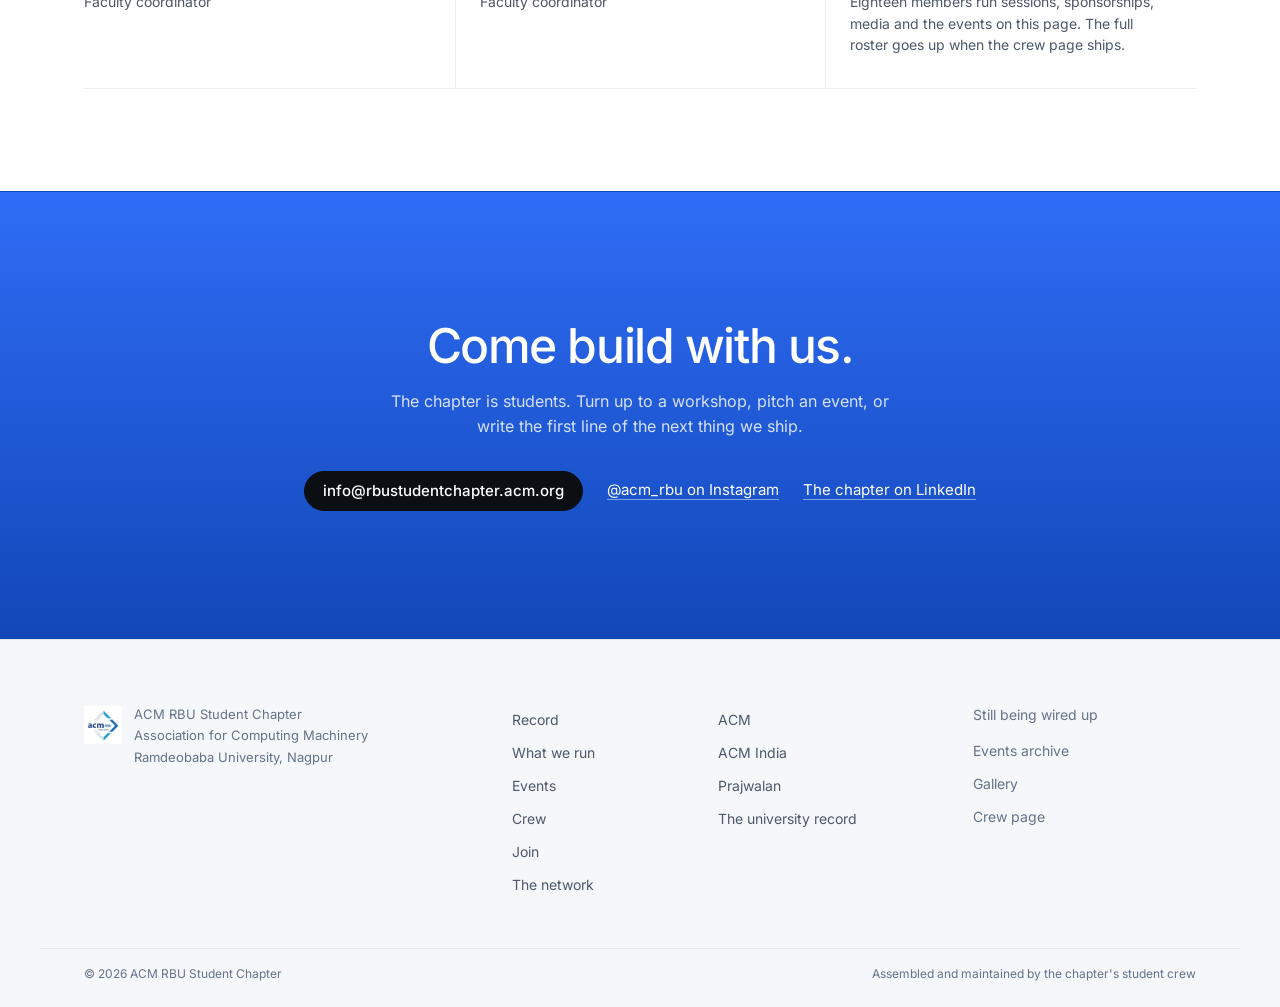
==== commit d2b28f4a: "One theme switch for the site, and a network page that is the chapter in ink The site carries two sk" ====
--- a/src/index.html
+++ b/src/index.html
@@ -24,10 +24,13 @@
 <link rel="icon" type="image/png" href="media/acm-logo-200.png">
 <link rel="apple-touch-icon" href="media/acm-logo-200.png">
 <script>document.documentElement.classList.remove("no-js");
-document.documentElement.classList.add("js")</script>
+document.documentElement.classList.add("js");
+try{if(localStorage.getItem("acm-theme")==="ink"){document.documentElement.classList.add("ink")}}catch(e){}</script>
 <link rel="stylesheet" href="fonts.css">
 <link rel="stylesheet" href="site.css">
+<link rel="stylesheet" href="ink.css">
 <script type="module" src="scene.js"></script>
+<script src="theme.js" defer></script>
 </head>
 <body>
 <a class="skip" href="#main">Skip to content</a>
@@ -48,6 +51,10 @@
       <a href="#crew">Crew</a>
       <a href="net.html">Network</a>
     </nav>
+    <div class="themes" role="group" aria-label="Colour theme">
+      <button class="themes__btn" type="button" data-theme-set="paper">Paper</button>
+      <button class="themes__btn" type="button" data-theme-set="ink">Ink</button>
+    </div>
     <a class="btn btn--primary btn--sm" href="#join">Join</a>
   </div>
 </header>
--- a/src/site.css
+++ b/src/site.css
@@ -13,9 +13,7 @@
 
   --fg: #0b0f14;
   --fg-2: #4c5869;
-  --fg-3: #78859a;
-
-  --ink: #0b0f14;
+  --fg-3: #657288;
 
   --accent: #2f6df6;
   --accent-lit: #1b56d8;
@@ -23,6 +21,35 @@
 
   --line: rgba(11, 15, 20, 0.13);
   --line-soft: rgba(11, 15, 20, 0.07);
+
+  /* every surface that has to answer the theme, so the ink set in ink.css can
+     swap it without a single selector repeating itself */
+  --nav-bg: rgba(255, 255, 255, 0.82);
+  --nav-hover-bg: rgba(11, 15, 20, 0.05);
+  --sel-bg: rgba(47, 109, 246, 0.18);
+  --link-line: rgba(27, 86, 216, 0.35);
+
+  --btn-quiet-bg: rgba(11, 15, 20, 0.03);
+  --btn-quiet-bg-hover: rgba(11, 15, 20, 0.06);
+  --btn-quiet-line-hover: rgba(11, 15, 20, 0.2);
+  --btn-quiet-hero-bg: rgba(255, 255, 255, 0.6);
+  --btn-primary-bg: var(--accent);
+  --btn-primary-hover: #2a72d4;
+  --btn-shadow: 0 0 0 1px rgba(50, 128, 231, 0.2), 0 10px 30px -12px rgba(50, 128, 231, 0.75);
+  --btn-shadow-hover: 0 0 0 1px rgba(50, 128, 231, 0.3), 0 16px 34px -12px rgba(50, 128, 231, 0.85);
+  --btn-inverse-bg: #0b0f14;
+  --btn-inverse-fg: #ffffff;
+  --btn-inverse-hover: #1b232e;
+
+  --hero-wash: radial-gradient(70% 50% at 50% 74%, rgba(47, 109, 246, 0.09), rgba(255, 255, 255, 0) 70%);
+  --glow-opacity: 0.55;
+
+  --stats-a: #0b0f14;
+  --stats-b: #56719c;
+  --card-shadow: 0 18px 36px -26px rgba(11, 15, 20, 0.45);
+
+  --join-a: #2f6df6;
+  --join-b: #1247b8;
 
   --font-sans: "Inter", "Segoe UI", system-ui, -apple-system, sans-serif;
   --font-mono: "Fira Mono", ui-monospace, "Cascadia Mono", Consolas, monospace;
@@ -100,7 +127,7 @@
   color: var(--accent-lit);
   text-decoration-thickness: 1px;
   text-underline-offset: 3px;
-  text-decoration-color: rgba(27, 86, 216, 0.35);
+  text-decoration-color: var(--link-line);
 }
 
 a:hover {
@@ -108,7 +135,7 @@
 }
 
 ::selection {
-  background: rgba(47, 109, 246, 0.18);
+  background: var(--sel-bg);
   color: var(--fg);
 }
 
@@ -133,7 +160,7 @@
   padding: 10px 14px;
   border-radius: var(--r-pill);
   background: var(--fg);
-  color: var(--ink);
+  color: var(--bg);
   font-size: 14px;
   font-weight: 500;
   text-decoration: none;
@@ -151,7 +178,7 @@
   position: sticky;
   top: 0;
   z-index: 50;
-  background: rgba(255, 255, 255, 0.82);
+  background: var(--nav-bg);
   border-bottom: 1px solid var(--line-soft);
   backdrop-filter: saturate(160%) blur(14px);
   -webkit-backdrop-filter: saturate(160%) blur(14px);
@@ -212,7 +239,44 @@
 
 .nav__links a:hover {
   color: var(--fg);
-  background: rgba(11, 15, 20, 0.05);
+  background: var(--nav-hover-bg);
+}
+
+/* ---------------------------------------------------------------- themes -- */
+
+/* Two buttons rather than one, so the control says what the two themes are
+   called instead of naming only the one you are not in. */
+.themes {
+  display: inline-flex;
+  flex: none;
+  padding: 2px;
+  border: 1px solid var(--line);
+  border-radius: var(--r-pill);
+  background: var(--btn-quiet-bg);
+}
+
+.themes__btn {
+  min-height: 28px;
+  padding: 0 11px;
+  border: 0;
+  border-radius: var(--r-pill);
+  background: transparent;
+  color: var(--fg-3);
+  font: inherit;
+  font-size: 12.5px;
+  line-height: 1;
+  letter-spacing: 0.01em;
+  cursor: pointer;
+  transition: color 0.15s ease, background-color 0.15s ease;
+}
+
+.themes__btn:hover {
+  color: var(--fg);
+}
+
+.themes__btn[aria-pressed="true"] {
+  background: var(--fg);
+  color: var(--bg);
 }
 
 /* --------------------------------------------------------------- buttons -- */
@@ -236,21 +300,21 @@
 }
 
 .btn--primary {
-  background: var(--accent);
-  border-color: var(--accent);
+  background: var(--btn-primary-bg);
+  border-color: var(--btn-primary-bg);
   color: #fff;
-  box-shadow: 0 0 0 1px rgba(50, 128, 231, 0.2), 0 10px 30px -12px rgba(50, 128, 231, 0.75);
+  box-shadow: var(--btn-shadow);
 }
 
 .btn--primary:hover {
-  background: #2a72d4;
-  border-color: #2a72d4;
+  background: var(--btn-primary-hover);
+  border-color: var(--btn-primary-hover);
   transform: translateY(-1px);
-  box-shadow: 0 0 0 1px rgba(50, 128, 231, 0.3), 0 16px 34px -12px rgba(50, 128, 231, 0.85);
+  box-shadow: var(--btn-shadow-hover);
 }
 
 .btn--quiet {
-  background: rgba(11, 15, 20, 0.03);
+  background: var(--btn-quiet-bg);
   border-color: var(--line);
   color: var(--fg);
 }
@@ -258,25 +322,25 @@
 /* over the field a quiet button frosts what is behind it, so the glyphs
    never read as noise inside the label */
 .hero .btn--quiet {
-  background: rgba(255, 255, 255, 0.6);
+  background: var(--btn-quiet-hero-bg);
   -webkit-backdrop-filter: blur(14px) saturate(1.2);
   backdrop-filter: blur(14px) saturate(1.2);
 }
 
 .btn--quiet:hover {
-  background: rgba(11, 15, 20, 0.06);
-  border-color: rgba(11, 15, 20, 0.2);
+  background: var(--btn-quiet-bg-hover);
+  border-color: var(--btn-quiet-line-hover);
   transform: translateY(-1px);
 }
 
 .btn--inverse {
-  background: var(--fg);
-  border-color: var(--fg);
-  color: #fff;
+  background: var(--btn-inverse-bg);
+  border-color: var(--btn-inverse-bg);
+  color: var(--btn-inverse-fg);
 }
 
 .btn--inverse:hover {
-  background: #1b232e;
+  background: var(--btn-inverse-hover);
   transform: translateY(-1px);
 }
 
@@ -290,9 +354,7 @@
 
 .hero {
   position: relative;
-  background:
-    radial-gradient(70% 50% at 50% 74%, rgba(47, 109, 246, 0.09), rgba(255, 255, 255, 0) 70%),
-    var(--bg);
+  background: var(--hero-wash), var(--bg);
 }
 
 /* By default the hero is a column: copy, then a slab holding the stage. The
@@ -425,7 +487,7 @@
   width: 100%;
   height: 100%;
   display: block;
-  opacity: 0.55;
+  opacity: var(--glow-opacity);
   pointer-events: none;
 }
 
@@ -531,7 +593,7 @@
   line-height: 1;
   letter-spacing: -0.04em;
   font-variant-numeric: tabular-nums;
-  background: linear-gradient(180deg, #0b0f14 0%, #56719c 100%);
+  background: linear-gradient(180deg, var(--stats-a) 0%, var(--stats-b) 100%);
   -webkit-background-clip: text;
   background-clip: text;
   color: transparent;
@@ -662,7 +724,7 @@
   border-radius: var(--r);
   background: var(--panel);
   border: 1px solid var(--line);
-  box-shadow: 0 18px 36px -26px rgba(11, 15, 20, 0.45);
+  box-shadow: var(--card-shadow);
 }
 
 /* ------------------------------------------------------------------ crew -- */
@@ -701,7 +763,7 @@
 /* ------------------------------------------------------------------ join -- */
 
 .sect--join {
-  background: linear-gradient(180deg, #2f6df6 0%, #1247b8 100%);
+  background: linear-gradient(180deg, var(--join-a) 0%, var(--join-b) 100%);
   border-top-color: transparent;
   padding-block: clamp(88px, 10vw, 148px);
   color: #fff;
--- a/src/ink.css
+++ b/src/ink.css
@@ -0,0 +1,85 @@
+/* ==========================================================================
+   The ink set.
+
+   One block of tokens, loaded by both pages after site.css. Nothing here is a
+   second design: it is the same system with the paper taken away, so the ink
+   has to carry the figure at the same contrast the blue carries on white.
+
+   `html.ink` is the only switch. The theme script adds it before first paint,
+   so nothing flashes, and every surface below is a token the base sheet already
+   reads - no component is duplicated to get here.
+   ========================================================================== */
+
+html.ink {
+  color-scheme: dark;
+
+  --bg: #06080d;
+  --bg-deep: #080b12;
+  --panel: #0a0e16;
+
+  --fg: #eaf1fd;
+  --fg-2: #9aa8be;
+  --fg-3: #78849b;
+
+  --accent: #4a83ff;
+  --accent-lit: #7ea6ff;
+  --accent-deep: #2f6df6;
+
+  --line: rgba(234, 241, 253, 0.15);
+  --line-soft: rgba(234, 241, 253, 0.075);
+
+  --nav-bg: rgba(6, 8, 13, 0.72);
+  --nav-hover-bg: rgba(234, 241, 253, 0.08);
+  --sel-bg: rgba(90, 140, 255, 0.3);
+  --link-line: rgba(126, 166, 255, 0.42);
+
+  --btn-quiet-bg: rgba(234, 241, 253, 0.055);
+  --btn-quiet-bg-hover: rgba(234, 241, 253, 0.11);
+  --btn-quiet-line-hover: rgba(234, 241, 253, 0.24);
+  --btn-quiet-hero-bg: rgba(10, 14, 22, 0.58);
+  --btn-primary-bg: #2f6df6;
+  --btn-primary-hover: #2a63e8;
+  --btn-shadow: 0 0 0 1px rgba(90, 140, 255, 0.35), 0 14px 40px -14px rgba(74, 131, 255, 0.95);
+  --btn-shadow-hover: 0 0 0 1px rgba(120, 165, 255, 0.45), 0 18px 46px -14px rgba(74, 131, 255, 1);
+  --btn-inverse-bg: #eaf1fd;
+  --btn-inverse-fg: #06080d;
+  --btn-inverse-hover: #ffffff;
+
+  --hero-wash: radial-gradient(70% 50% at 50% 74%, rgba(47, 109, 246, 0.17), rgba(6, 8, 13, 0) 70%);
+  --glow-opacity: 0.72;
+
+  --stats-a: #eaf1fd;
+  --stats-b: #6f8ab8;
+  --card-shadow: 0 20px 40px -26px rgba(0, 0, 0, 0.95);
+
+  --join-a: #16307a;
+  --join-b: #070f2c;
+}
+
+/* the logotypes are drawn for paper, so they get lifted rather than inverted */
+html.ink .brand__logo {
+  filter: brightness(1.35) saturate(1.1);
+}
+
+html.ink .foot__brand img {
+  filter: brightness(1.3);
+}
+
+/* Without WebGL the poster stands in for the field. It is blue ink on white
+   paper; invert plus a half turn of hue keeps the mark blue and puts the paper
+   under it, instead of multiplying white onto a black page. */
+html.ink .stage-poster {
+  mix-blend-mode: screen;
+  filter: invert(1) hue-rotate(180deg) saturate(0.9);
+}
+
+/* the section that closes the page is the one place the accent stays a slab,
+   so in ink it is the deep end of the same blue rather than a full-brightness
+   block in the middle of a dark page */
+html.ink .sect--join {
+  border-top: 1px solid var(--line-soft);
+}
+
+html.ink .sect--join :focus-visible {
+  outline-color: #fff;
+}
